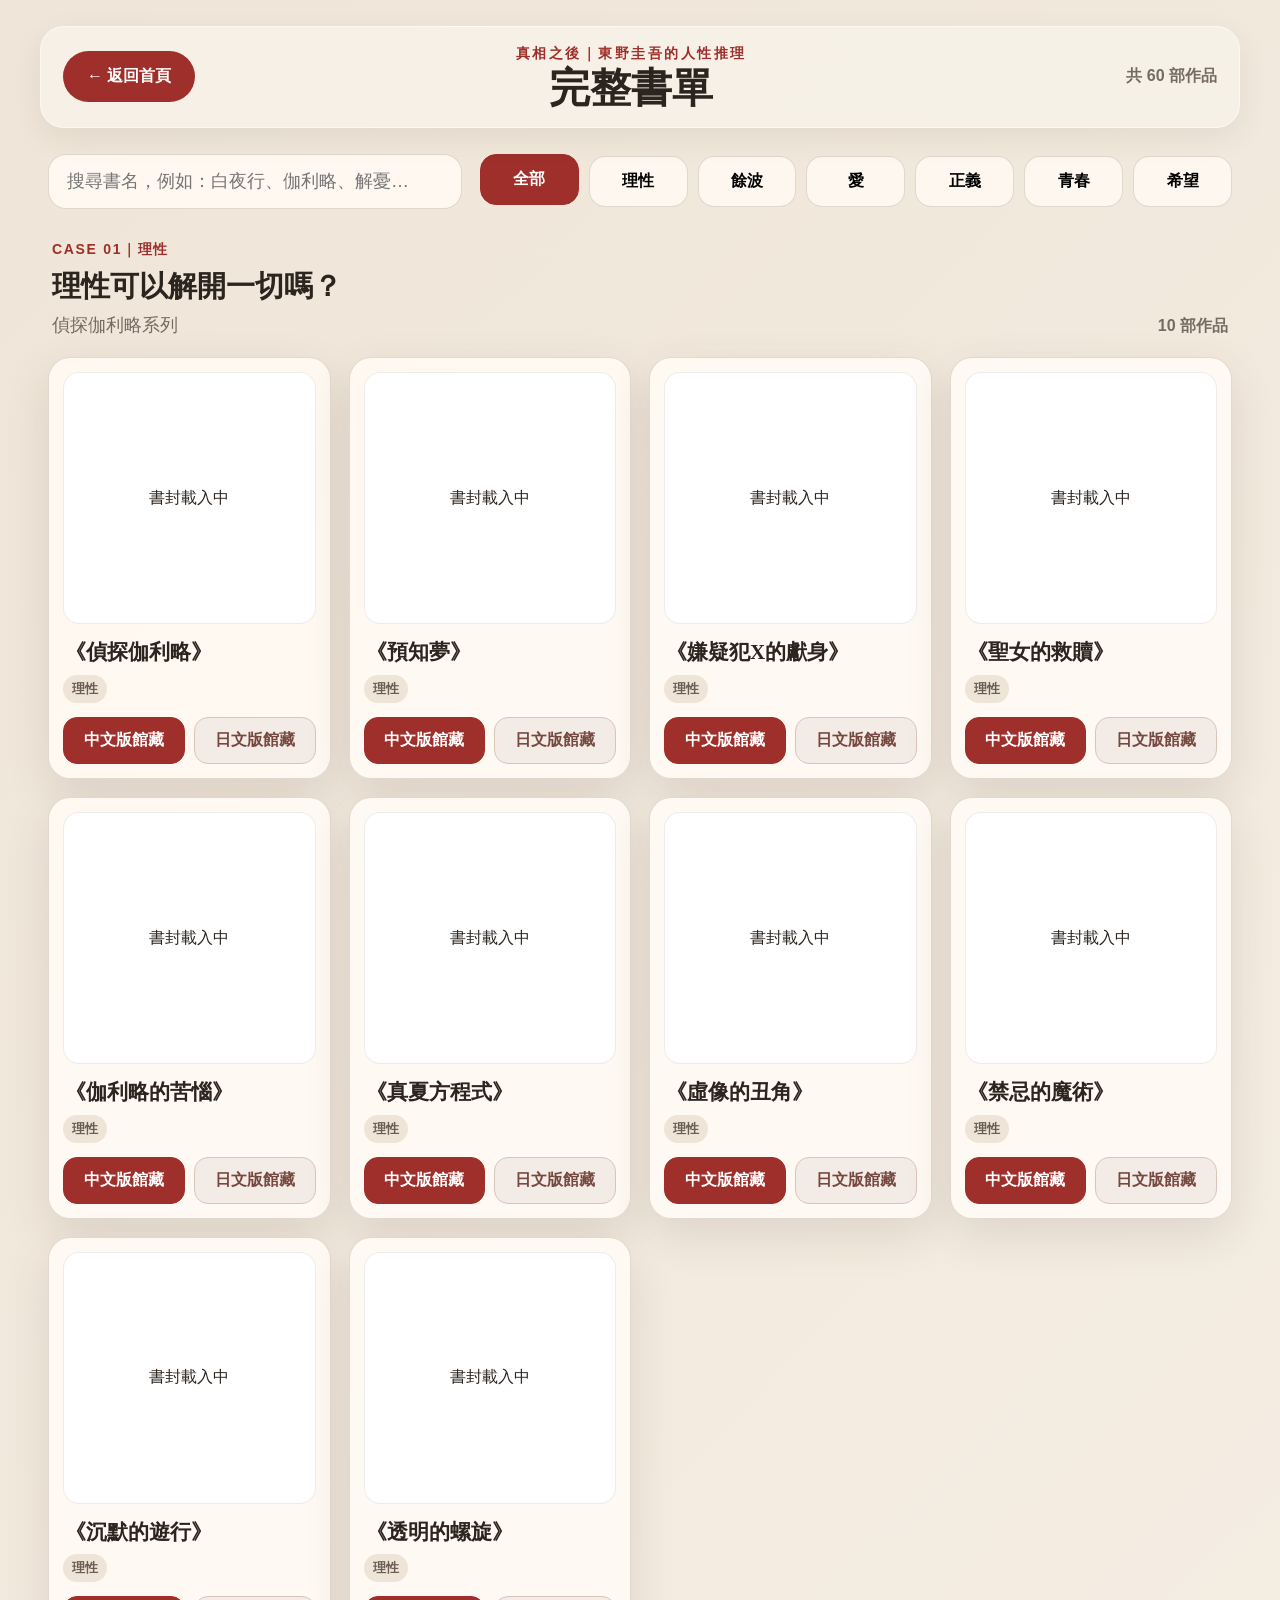
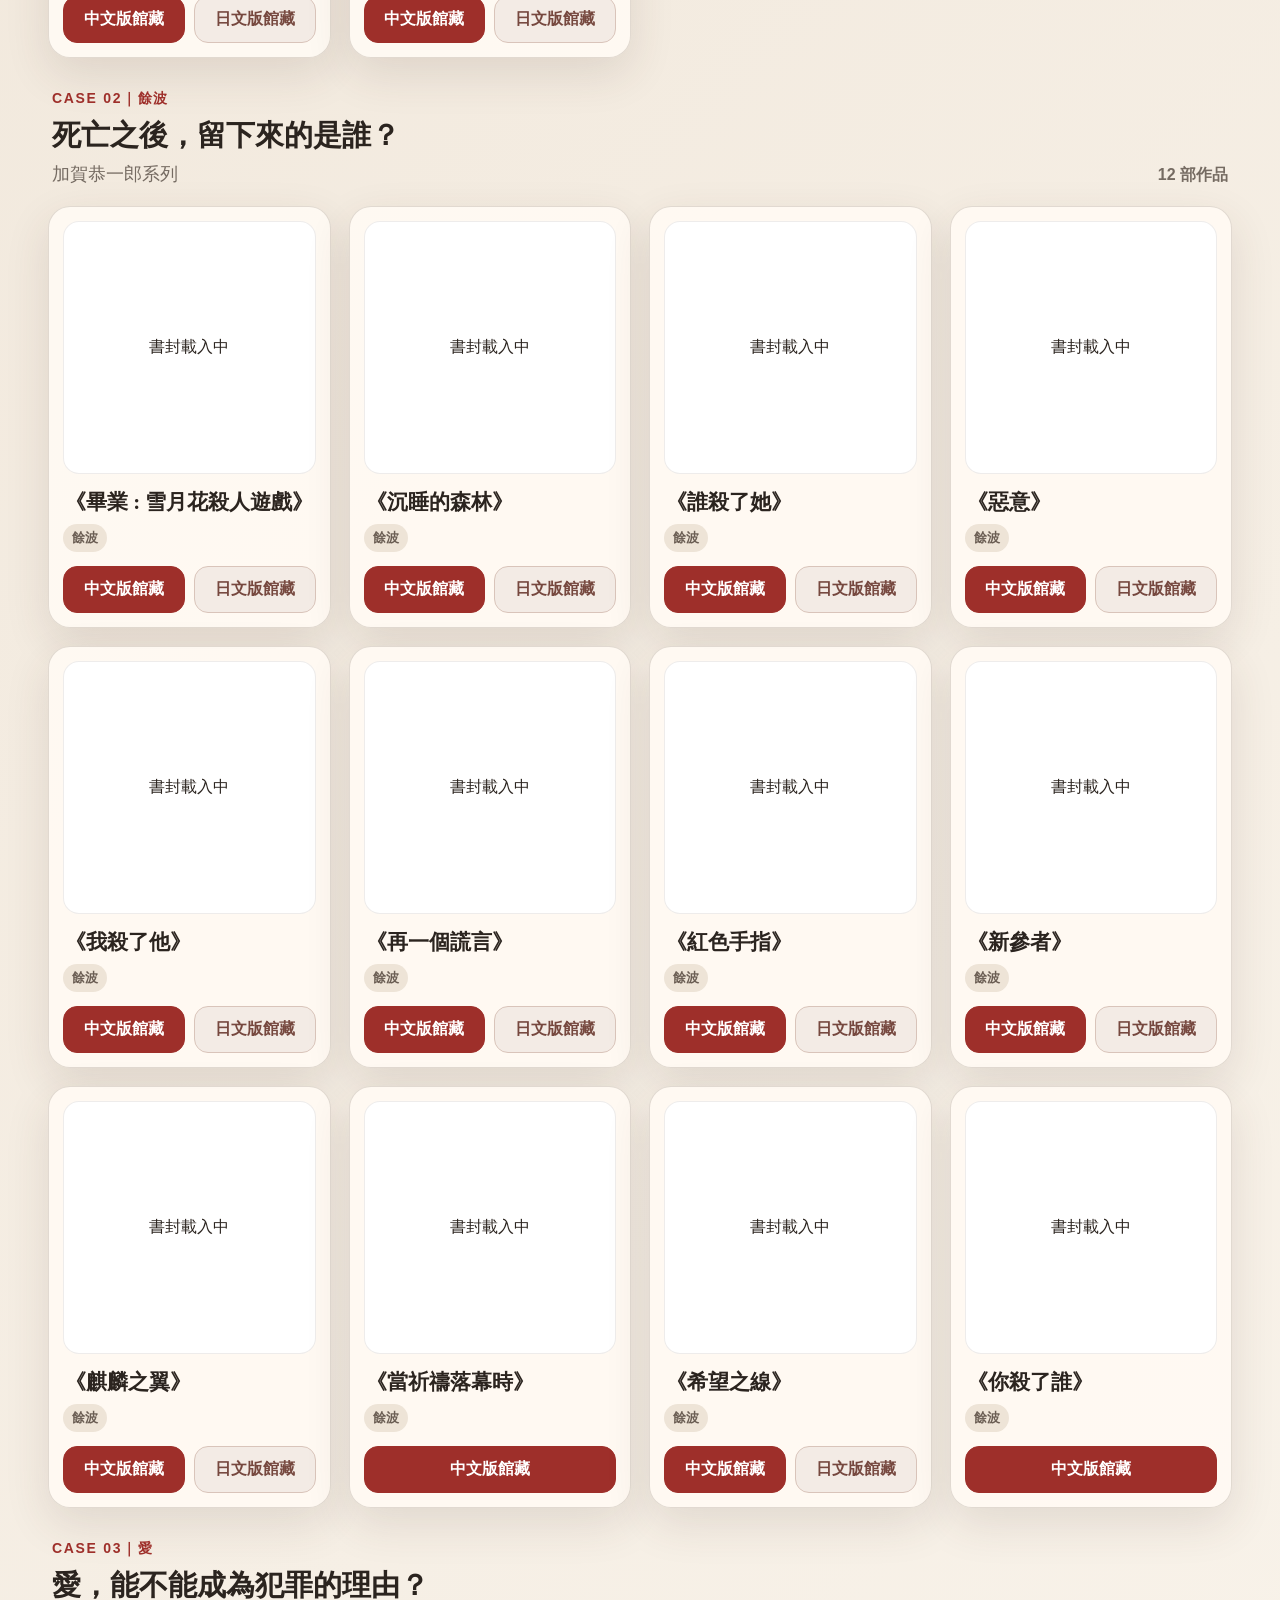
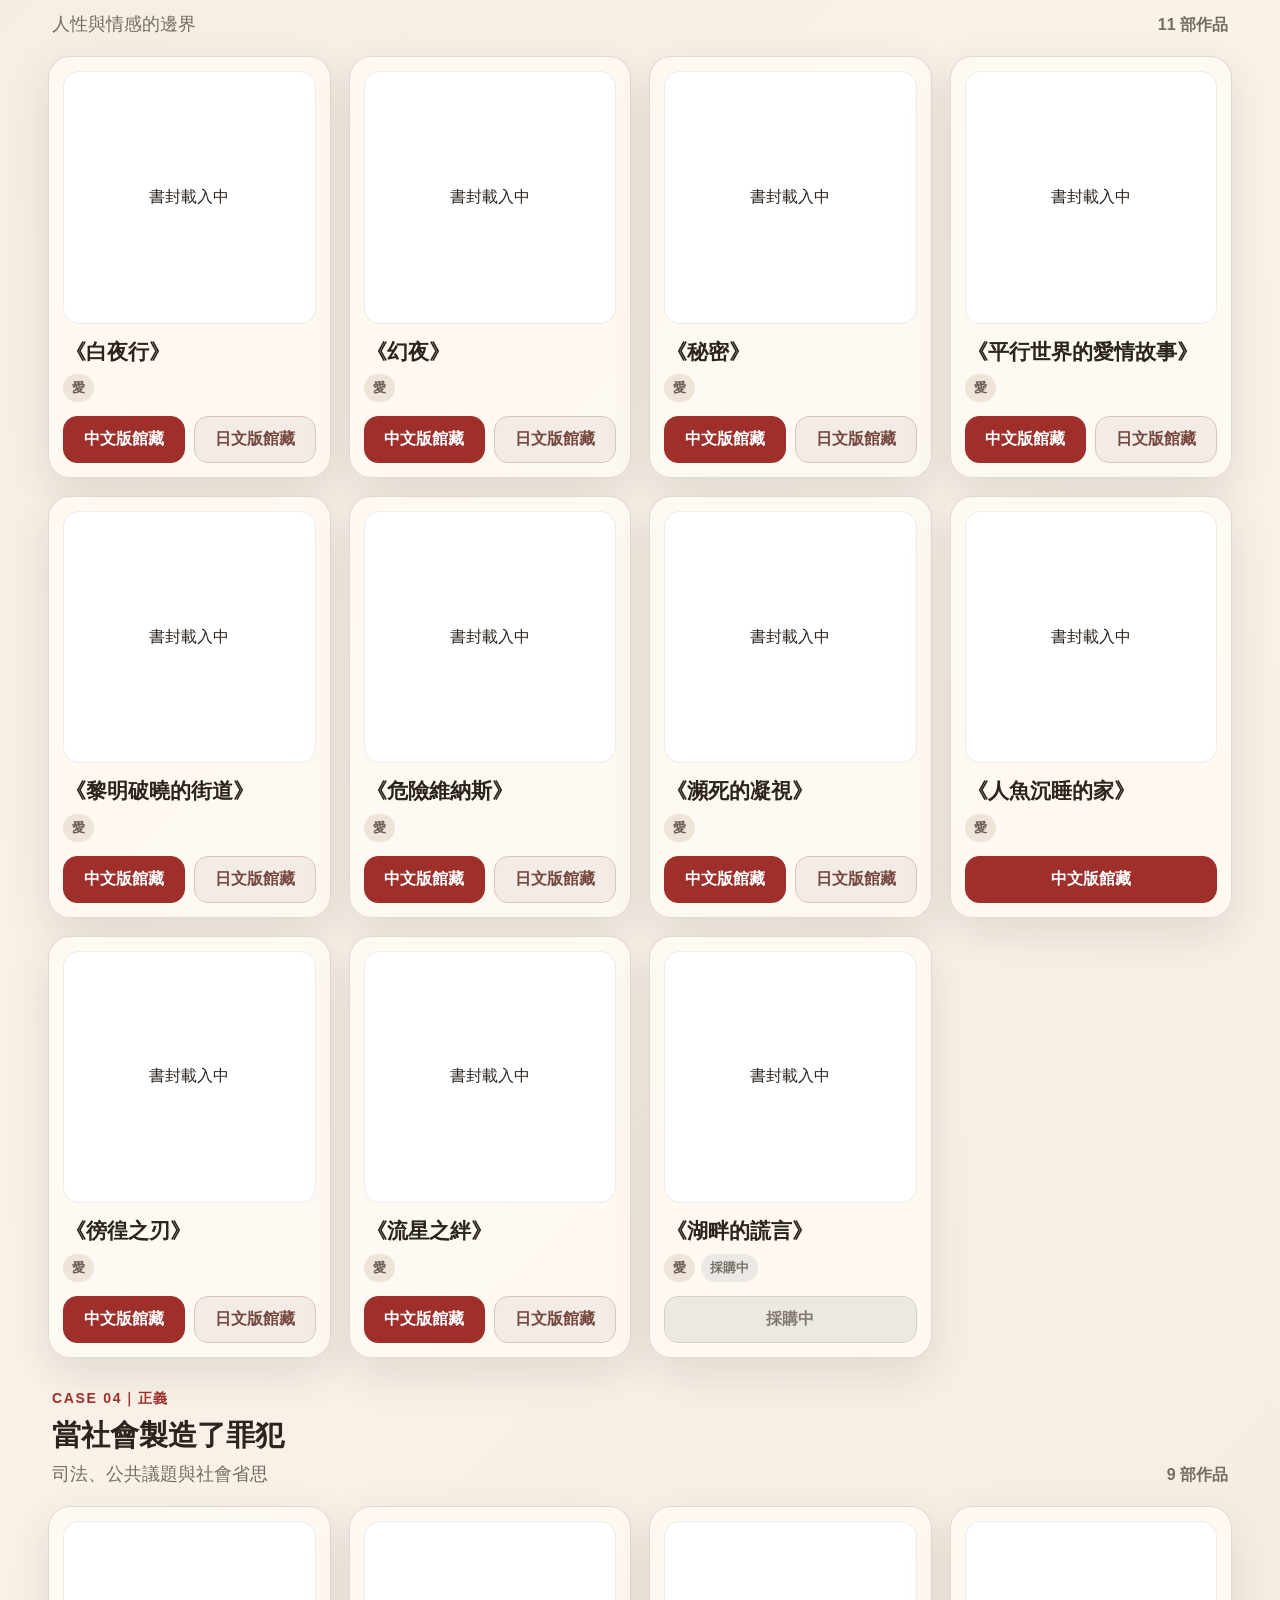
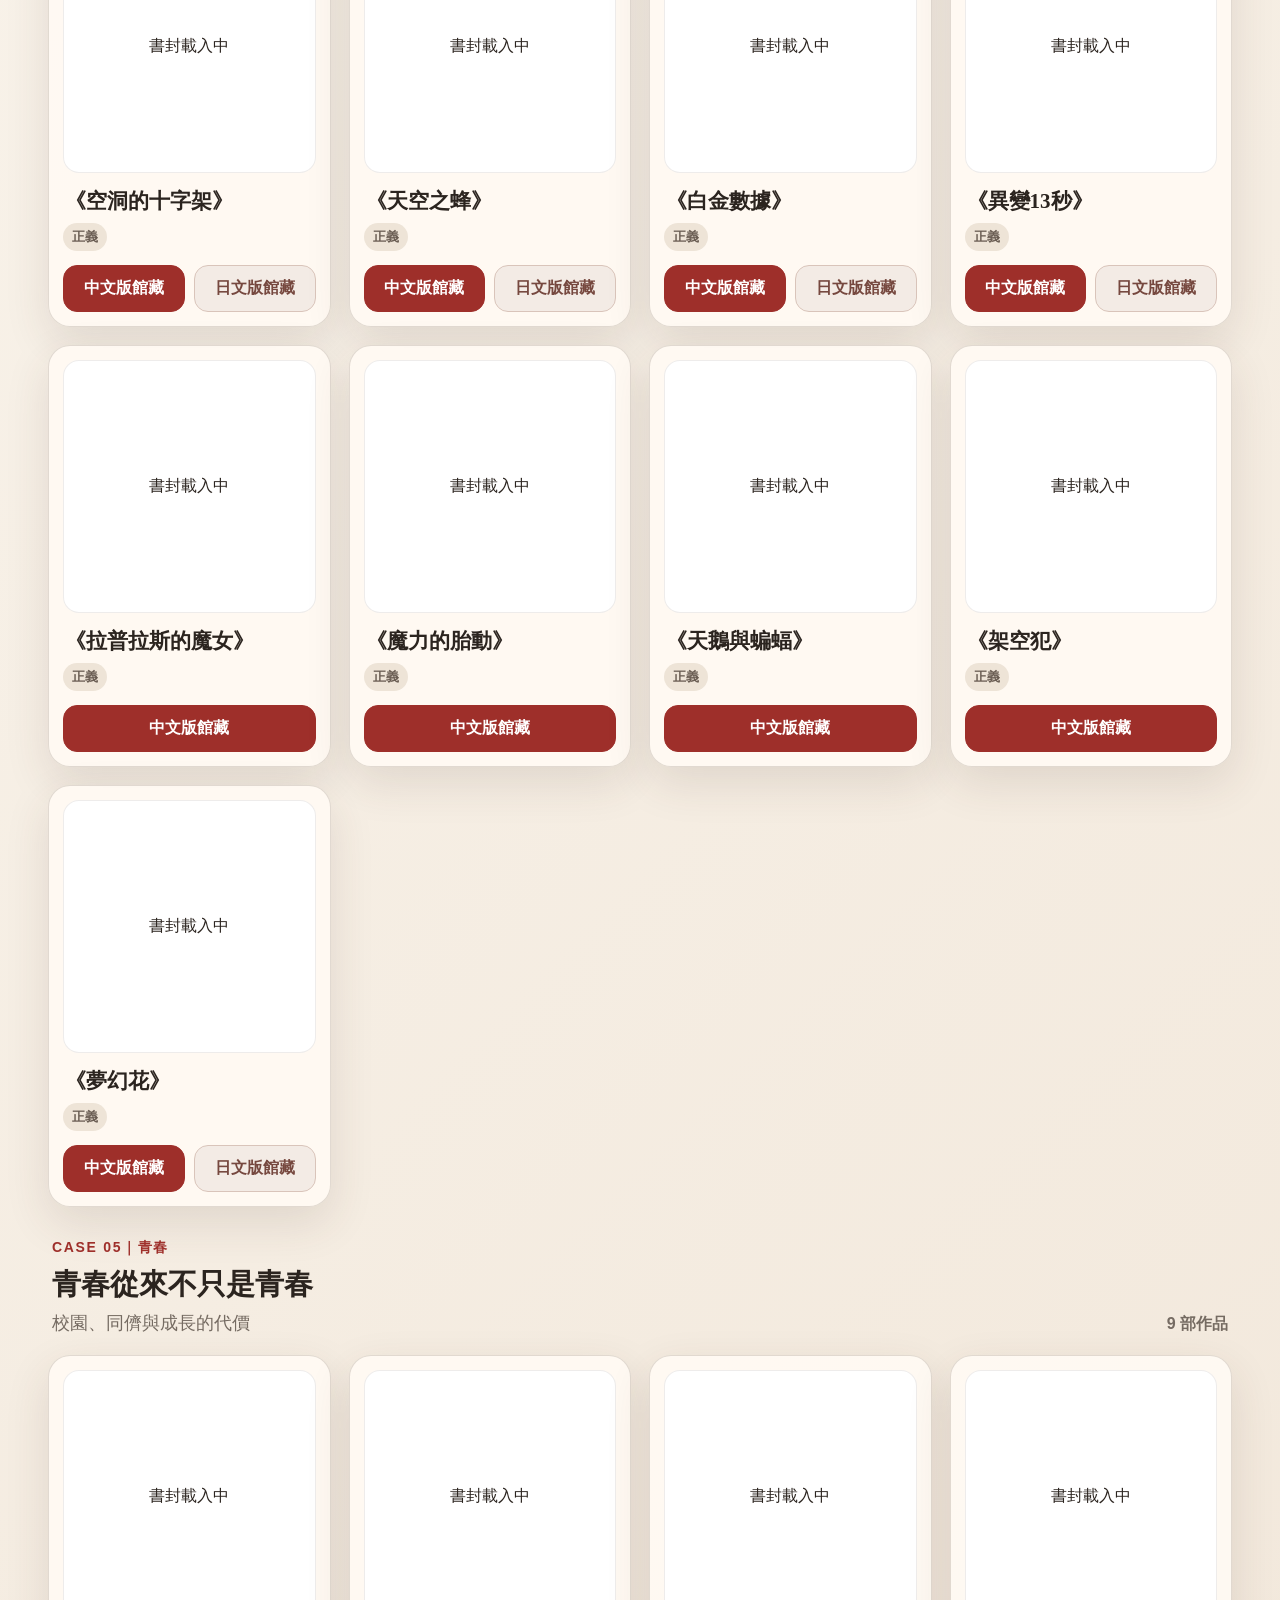
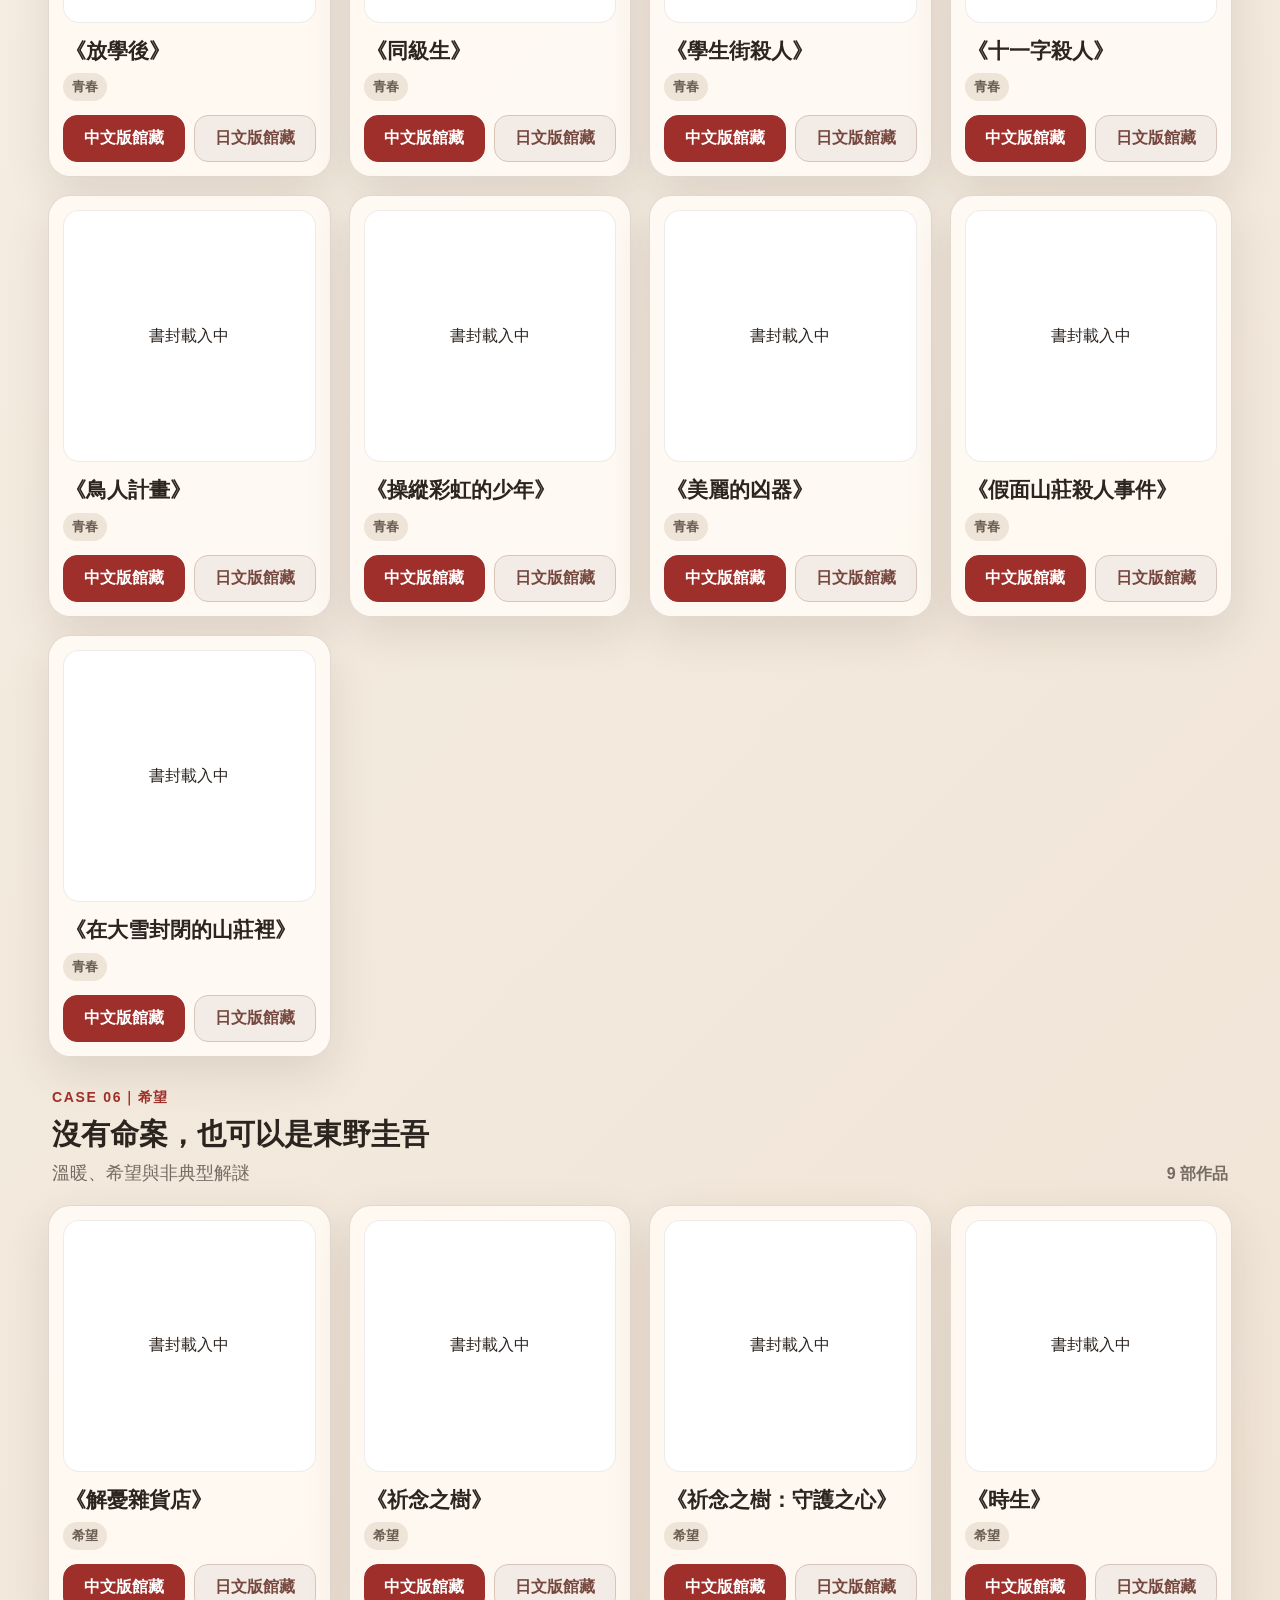
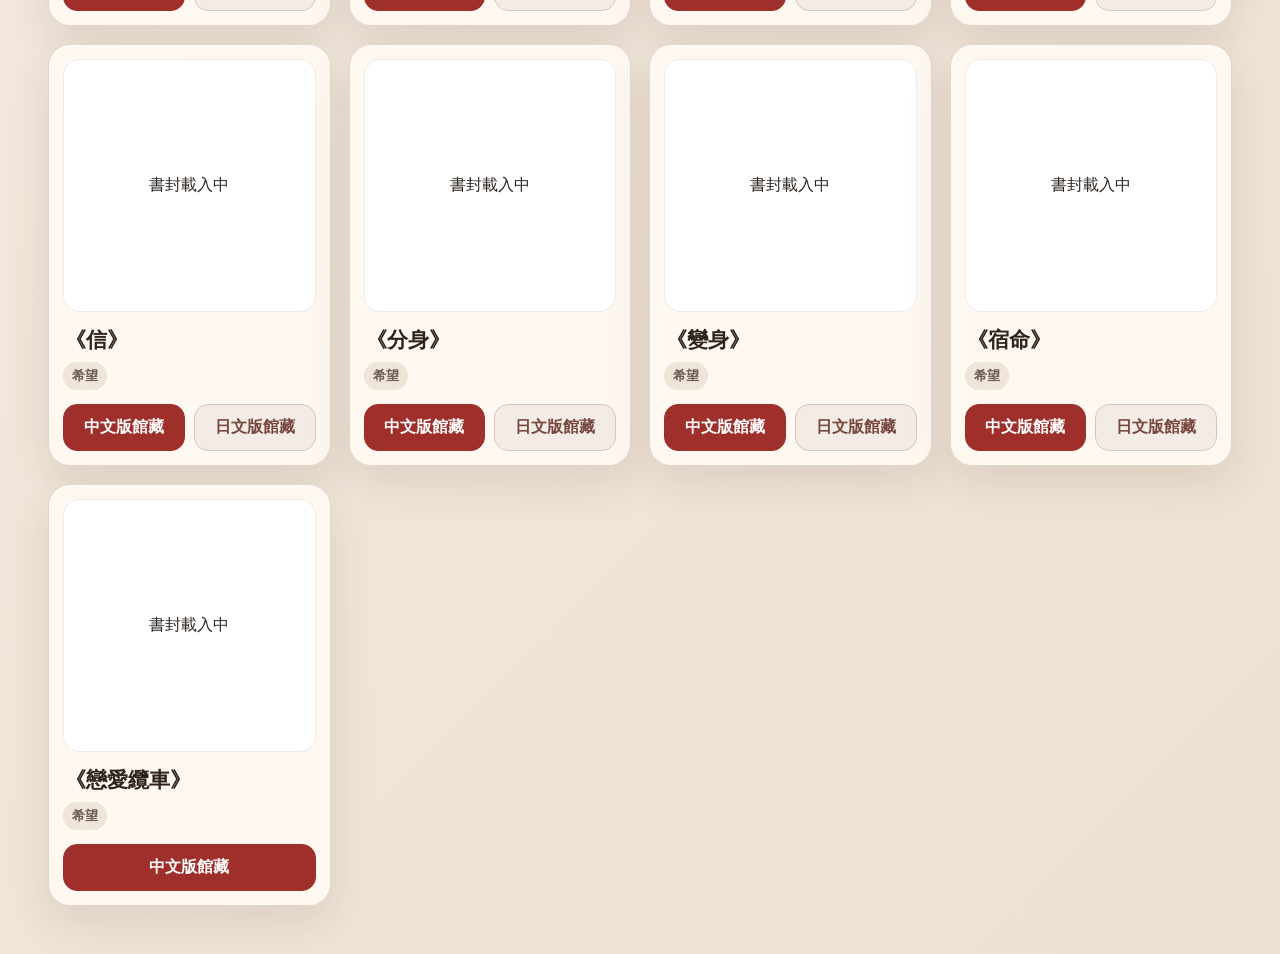
==== book-list.html @ 6268f5e6 "Initial website upload Initial website upload" ====
<!doctype html>
<html lang="zh-Hant">
<head>
<meta charset="utf-8">
<meta name="viewport" content="width=device-width,initial-scale=1">
<title>完整書單｜真相之後</title>
<style>
:root{
  --ink:#2b241f;--muted:#756b62;--red:#9e2f2a;
  --line:rgba(92,73,59,.18);--shadow:0 16px 45px rgba(72,52,38,.12)
}
*{box-sizing:border-box}
html,body{
  margin:0;min-height:100%;
  background:linear-gradient(135deg,#efe5d8,#f8f2e9 45%,#eee1d2);
  color:var(--ink);
  font-family:"Noto Sans TC","PingFang TC","Microsoft JhengHei",sans-serif
}
body{overflow-x:hidden}
button,input{font:inherit}
.page{min-height:100vh;padding:34px 48px 48px}

.topbar{
  position:sticky;top:0;z-index:30;
  display:flex;align-items:center;justify-content:space-between;gap:24px;
  padding:18px 22px;margin:-8px -8px 26px;
  background:rgba(247,241,232,.92);
  backdrop-filter:blur(14px);
  border:1px solid rgba(255,255,255,.55);
  border-radius:24px;
  box-shadow:0 10px 30px rgba(70,50,35,.08)
}
.back-btn{
  border:0;background:var(--red);color:#fff;border-radius:999px;
  padding:15px 24px;font-weight:800;cursor:pointer
}
.brand{text-align:center;flex:1}
.brand .eyebrow{font-size:14px;letter-spacing:.18em;color:var(--red);font-weight:800}
.brand h1{
  font-family:"Noto Serif TC","Source Han Serif TC","Songti TC","PMingLiU",serif;
  margin:5px 0 0;font-size:clamp(34px,3.2vw,60px);line-height:1
}
.count{min-width:150px;text-align:right;color:var(--muted);font-weight:700}

.controls{
  display:grid;grid-template-columns:minmax(260px,1.1fr) 2fr;
  gap:18px;align-items:center;margin-bottom:24px
}
.search{
  width:100%;border:1px solid var(--line);border-radius:18px;
  background:rgba(255,250,243,.9);padding:16px 18px;outline:none;font-size:18px
}
.filters{display:grid;grid-template-columns:repeat(7,minmax(0,1fr));gap:10px}
.filter{
  border:1px solid var(--line);background:rgba(255,250,243,.86);
  border-radius:16px;padding:14px 8px;cursor:pointer;font-weight:800
}
.filter.active{background:var(--red);color:#fff;border-color:var(--red);transform:translateY(-2px)}

.section{animation:fadeUp .38s ease both}
@keyframes fadeUp{from{opacity:0;transform:translateY(14px)}to{opacity:1;transform:none}}
.section-head{
  display:flex;align-items:flex-end;justify-content:space-between;gap:20px;
  margin:32px 0 20px;padding:0 4px
}
.case-label{font-size:14px;font-weight:900;letter-spacing:.12em;color:var(--red);margin-bottom:8px}
.section-head h2{
  font-family:"Noto Serif TC","Source Han Serif TC","Songti TC","PMingLiU",serif;
  font-size:clamp(28px,2.3vw,44px);margin:0 0 6px
}
.section-head p{margin:0;color:var(--muted);font-size:18px}
.section-total{color:var(--muted);font-weight:800;white-space:nowrap}

.grid{display:grid;grid-template-columns:repeat(5,minmax(0,1fr));gap:18px}
.book{
  background:rgba(255,250,243,.92);
  border:1px solid var(--line);border-radius:22px;padding:14px;
  box-shadow:var(--shadow);display:flex;flex-direction:column;
  min-height:410px;transition:.2s ease
}
.book:hover{transform:translateY(-4px)}

/* 正方形書封展示框，完整顯示，不裁切 */
.cover-wrap{
  width:100%;
  aspect-ratio:1 / 1;
  border-radius:16px;
  background:#fff;
  overflow:hidden;
  display:flex;
  align-items:center;
  justify-content:center;
  padding:10px;
  border:1px solid rgba(92,73,59,.10);
}
.cover{
  width:100%;
  height:100%;
  object-fit:contain;
  object-position:center;
  border-radius:10px;
}

.book h3{
  font-family:"Noto Serif TC","Source Han Serif TC","Songti TC","PMingLiU",serif;
  font-size:21px;line-height:1.35;margin:14px 2px 8px
}
.meta{display:flex;gap:6px;flex-wrap:wrap}
.tag{
  display:inline-flex;border-radius:999px;padding:5px 9px;
  font-size:13px;font-weight:800;background:#eee4d7;color:#6a5d53
}
.jp-note{
  display:inline-flex;border-radius:999px;padding:5px 9px;
  font-size:13px;font-weight:800;background:#f1e5e1;color:#8d5149
}
.pending-note{
  display:inline-flex;border-radius:999px;padding:5px 9px;
  font-size:13px;font-weight:800;background:#ece9e4;color:#77716a
}

.book-actions{
  margin-top:auto;
  display:grid;
  grid-template-columns:1fr;
  gap:9px;
  padding-top:14px
}
.book-actions.two{grid-template-columns:1fr 1fr}
.book-actions button{
  border:1px solid var(--line);border-radius:14px;padding:12px 8px;
  background:#fffaf4;cursor:pointer;font-weight:800
}
.book-actions .primary{
  background:var(--red);color:#fff;border-color:var(--red)
}
.book-actions .jp{
  background:#f3ebe5;color:#76483f;border-color:#d9c4ba
}
.book-actions .pending{
  background:#ece8e2;color:#817971;border-color:#d8d1c8;cursor:default
}

.empty{display:none;text-align:center;padding:80px 20px;color:var(--muted);font-size:20px}
.empty.show{display:block}

.modal{
  position:fixed;inset:0;z-index:100;background:rgba(31,23,18,.68);
  display:none;align-items:center;justify-content:center;padding:24px
}
.modal.show{display:flex}
.modal-card{
  width:min(780px,92vw);background:#fffaf3;border-radius:28px;
  padding:26px;box-shadow:0 28px 90px rgba(0,0,0,.28)
}
.modal-top{display:flex;align-items:flex-start;justify-content:space-between;gap:18px}
.modal-top h2{
  font-family:"Noto Serif TC","Source Han Serif TC","Songti TC","PMingLiU",serif;
  margin:0;font-size:34px
}
.close{
  border:0;border-radius:999px;background:#eee3d8;
  padding:10px 16px;cursor:pointer;font-weight:800
}
.qr-box{
  display:grid;grid-template-columns:280px 1fr;gap:26px;
  align-items:center;margin-top:24px
}
.qr-box img{
  width:100%;aspect-ratio:1/1;object-fit:contain;
  border-radius:18px;background:#fff;border:12px solid #fff;
  box-shadow:0 10px 30px rgba(0,0,0,.09)
}
.qr-copy h3{margin:0 0 8px;font-size:24px}
.qr-copy p{color:var(--muted);line-height:1.7;margin:6px 0}
.url{
  word-break:break-all;background:#f2e9df;border-radius:14px;
  padding:12px;font-size:13px;color:#6d6259;margin-top:12px
}

@media(max-width:1500px){.grid{grid-template-columns:repeat(4,1fr)}}
@media(max-width:1100px){
  .grid{grid-template-columns:repeat(3,1fr)}
  .controls{grid-template-columns:1fr}
  .filters{grid-template-columns:repeat(4,1fr)}
}
@media(max-width:760px){
  .page{padding:18px}.count{display:none}
  .grid{grid-template-columns:repeat(2,1fr)}
  .filters{grid-template-columns:repeat(2,1fr)}
  .qr-box{grid-template-columns:1fr}
  .book-actions.two{grid-template-columns:1fr}
}
</style>
<script src="./js/common.js"></script>
</head>
<body>
<div class="page">
<header class="topbar">
  <button class="back-btn" id="backBtn">← 返回首頁</button>
  <div class="brand">
    <div class="eyebrow">真相之後｜東野圭吾的人性推理</div>
    <h1>完整書單</h1>
  </div>
  <div class="count">共 <span id="totalCount">59</span> 部作品</div>
</header>

<div class="controls">
  <input id="search" class="search" type="search"
         placeholder="搜尋書名，例如：白夜行、伽利略、解憂…" autocomplete="off">
  <div class="filters">
    <button class="filter active" data-filter="all">全部</button>
    <button class="filter" data-filter="理性">理性</button>
    <button class="filter" data-filter="餘波">餘波</button>
    <button class="filter" data-filter="愛">愛</button>
    <button class="filter" data-filter="正義">正義</button>
    <button class="filter" data-filter="青春">青春</button>
    <button class="filter" data-filter="希望">希望</button>
  </div>
</div>

<main id="content"></main>
<div id="empty" class="empty">找不到符合條件的作品。</div>
</div>

<div id="modal" class="modal">
  <div class="modal-card">
    <div class="modal-top">
      <div>
        <div class="case-label" id="modalEdition">政大圖書館館藏</div>
        <h2 id="modalTitle"></h2>
      </div>
      <button class="close" id="modalCloseBtn">關閉 ×</button>
    </div>
    <div class="qr-box">
      <img id="qrImage" alt="館藏 QR Code">
      <div class="qr-copy">
        <h3>使用手機掃描查看館藏</h3>
        <p>請用手機掃瞄 QR Code，以開啟政大圖書館 Primo 館藏紀錄頁面。</p>
        <div id="catalogUrl" class="url"></div>
      </div>
    </div>
  </div>
</div>

<script>
const sections = [{"key": "reason", "case": "CASE 01｜理性", "title": "理性可以解開一切嗎？", "subtitle": "偵探伽利略系列", "label": "理性", "books": [{"title": "偵探伽利略", "img": "https://dhl.lib.nccu.edu.tw/var/file/1/1001/img/68/392122240.webp", "catalogZh": "https://nccu.primo.exlibrisgroup.com/permalink/886NCCU_INST/10847of/alma991021451180705721", "labelZh": "偵探伽利略", "catalogJp": "https://nccu.primo.exlibrisgroup.com/permalink/886NCCU_INST/18n1a3l/alma991013926969705721", "labelJp": "探偵ガリレオ", "section": "理性", "qrZh": "qr/s01_b01_zh.png", "qrJp": "qr/s01_b01_jp.png", "status": ""}, {"title": "預知夢", "img": "https://dhl.lib.nccu.edu.tw/var/file/1/1001/img/68/812305589.webp", "catalogZh": "https://nccu.primo.exlibrisgroup.com/permalink/886NCCU_INST/10847of/alma991021084596705721", "labelZh": "預知夢", "catalogJp": "https://nccu.primo.exlibrisgroup.com/permalink/886NCCU_INST/18n1a3l/alma991013925299705721", "labelJp": "予知夢", "section": "理性", "qrZh": "qr/s01_b02_zh.png", "qrJp": "qr/s01_b02_jp.png", "status": ""}, {"title": "嫌疑犯X的獻身", "img": "https://dhl.lib.nccu.edu.tw/var/file/1/1001/img/68/688554237.webp", "catalogZh": "https://nccu.primo.exlibrisgroup.com/permalink/886NCCU_INST/10847of/alma991021451180605721", "labelZh": "嫌疑犯X的獻身", "catalogJp": "https://nccu.primo.exlibrisgroup.com/permalink/886NCCU_INST/18n1a3l/alma991013926669705721", "labelJp": "容疑者Xの献身", "section": "理性", "qrZh": "qr/s01_b03_zh.png", "qrJp": "qr/s01_b03_jp.png", "status": ""}, {"title": "聖女的救贖", "img": "https://dhl.lib.nccu.edu.tw/var/file/1/1001/img/68/905321415.webp", "catalogZh": "https://nccu.primo.exlibrisgroup.com/permalink/886NCCU_INST/10847of/alma991021451180305721", "labelZh": "聖女的救贖", "catalogJp": "https://nccu.primo.exlibrisgroup.com/permalink/886NCCU_INST/18n1a3l/alma991019967239705721", "labelJp": "聖女の救済", "section": "理性", "qrZh": "qr/s01_b04_zh.png", "qrJp": "qr/s01_b04_jp.png", "status": ""}, {"title": "伽利略的苦惱", "img": "https://dhl.lib.nccu.edu.tw/var/file/1/1001/img/68/401060779.webp", "catalogZh": "https://nccu.primo.exlibrisgroup.com/permalink/886NCCU_INST/10847of/alma991021451180405721", "labelZh": "伽利略的苦惱", "catalogJp": "https://nccu.primo.exlibrisgroup.com/permalink/886NCCU_INST/18n1a3l/alma991019967149705721", "labelJp": "ガリレオの苦悩", "section": "理性", "qrZh": "qr/s01_b05_zh.png", "qrJp": "qr/s01_b05_jp.png", "status": ""}, {"title": "真夏方程式", "img": "https://dhl.lib.nccu.edu.tw/var/file/1/1001/img/68/114799452.webp", "catalogZh": "https://nccu.primo.exlibrisgroup.com/permalink/886NCCU_INST/10847of/alma991011159649705721", "labelZh": "真夏方程式", "catalogJp": "https://nccu.primo.exlibrisgroup.com/permalink/886NCCU_INST/18n1a3l/alma991013927889705721", "labelJp": "真夏の方程式", "section": "理性", "qrZh": "qr/s01_b06_zh.png", "qrJp": "qr/s01_b06_jp.png", "status": ""}, {"title": "虛像的丑角", "img": "https://dhl.lib.nccu.edu.tw/var/file/1/1001/img/68/273947317.webp", "catalogZh": "https://nccu.primo.exlibrisgroup.com/permalink/886NCCU_INST/10847of/alma991002362589705721", "labelZh": "虛像的丑角", "catalogJp": "https://nccu.primo.exlibrisgroup.com/permalink/886NCCU_INST/18n1a3l/alma991013928699705721", "labelJp": "虚像の道化師", "section": "理性", "qrZh": "qr/s01_b07_zh.png", "qrJp": "qr/s01_b07_jp.png", "status": ""}, {"title": "禁忌的魔術", "img": "https://dhl.lib.nccu.edu.tw/var/file/1/1001/img/68/431916123.webp", "catalogZh": "https://nccu.primo.exlibrisgroup.com/permalink/886NCCU_INST/10847of/alma991004709399705721", "labelZh": "禁忌的魔術", "catalogJp": "https://nccu.primo.exlibrisgroup.com/permalink/886NCCU_INST/18n1a3l/alma991013927999705721", "labelJp": "禁断の魔術", "section": "理性", "qrZh": "qr/s01_b08_zh.png", "qrJp": "qr/s01_b08_jp.png", "status": ""}, {"title": "沉默的遊行", "img": "https://dhl.lib.nccu.edu.tw/var/file/1/1001/img/68/479416368.webp", "catalogZh": "https://nccu.primo.exlibrisgroup.com/permalink/886NCCU_INST/10847of/alma991021192171805721", "labelZh": "沉默的遊行", "catalogJp": "https://nccu.primo.exlibrisgroup.com/permalink/886NCCU_INST/18n1a3l/alma991006198019705721", "labelJp": "沈黙のパレード", "section": "理性", "qrZh": "qr/s01_b09_zh.png", "qrJp": "qr/s01_b09_jp.png", "status": ""}, {"title": "透明的螺旋", "img": "https://dhl.lib.nccu.edu.tw/var/file/1/1001/img/68/351987898.webp", "catalogZh": "https://nccu.primo.exlibrisgroup.com/permalink/886NCCU_INST/10847of/alma991021279066005721", "labelZh": "透明的螺旋", "catalogJp": "https://nccu.primo.exlibrisgroup.com/permalink/886NCCU_INST/1fo7ms3/alma991021599548705721", "labelJp": "透明な螺旋", "section": "理性", "qrZh": "qr/s01_b10_zh.png", "qrJp": "qr/s01_b10_jp.png", "status": ""}]}, {"key": "after", "case": "CASE 02｜餘波", "title": "死亡之後，留下來的是誰？", "subtitle": "加賀恭一郎系列", "label": "餘波", "books": [{"title": "畢業 : 雪月花殺人遊戲", "img": "https://dhl.lib.nccu.edu.tw/var/file/1/1001/img/68/100057858.webp", "catalogZh": "https://nccu.primo.exlibrisgroup.com/permalink/886NCCU_INST/10847of/alma991006991519705721", "labelZh": "畢業 : 雪月花殺人遊戲", "catalogJp": "https://nccu.primo.exlibrisgroup.com/permalink/886NCCU_INST/18n1a3l/alma991003207019705721", "labelJp": "卒業", "section": "餘波", "qrZh": "qr/s02_b01_zh.png", "qrJp": "qr/s02_b01_jp.png", "status": ""}, {"title": "沉睡的森林", "img": "https://dhl.lib.nccu.edu.tw/var/file/1/1001/img/68/238072988.webp", "catalogZh": "https://nccu.primo.exlibrisgroup.com/permalink/886NCCU_INST/10847of/alma991006991469705721", "labelZh": "沉睡的森林", "catalogJp": "https://nccu.primo.exlibrisgroup.com/permalink/886NCCU_INST/18n1a3l/alma991003207019705721", "labelJp": "眠りの森", "section": "餘波", "qrZh": "qr/s02_b02_zh.png", "qrJp": "qr/s02_b02_jp.png", "status": ""}, {"title": "誰殺了她", "img": "https://dhl.lib.nccu.edu.tw/var/file/1/1001/img/68/700534163.webp", "catalogZh": "https://nccu.primo.exlibrisgroup.com/permalink/886NCCU_INST/10847of/alma991011827259705721", "labelZh": "誰殺了她", "catalogJp": "https://nccu.primo.exlibrisgroup.com/permalink/886NCCU_INST/18n1a3l/alma991013924399705721", "labelJp": "どちらかが彼女を殺した", "section": "餘波", "qrZh": "qr/s02_b03_zh.png", "qrJp": "qr/s02_b03_jp.png", "status": ""}, {"title": "惡意", "img": "https://dhl.lib.nccu.edu.tw/var/file/1/1001/img/68/257351431.webp", "catalogZh": "https://nccu.primo.exlibrisgroup.com/permalink/886NCCU_INST/10847of/alma991021827766005721", "labelZh": "惡意", "catalogJp": "https://nccu.primo.exlibrisgroup.com/permalink/886NCCU_INST/18n1a3l/alma991013926869705721", "labelJp": "悪意", "section": "餘波", "qrZh": "qr/s02_b04_zh.png", "qrJp": "qr/s02_b04_jp.png", "status": ""}, {"title": "我殺了他", "img": "https://dhl.lib.nccu.edu.tw/var/file/1/1001/img/68/191817379.webp", "catalogZh": "https://nccu.primo.exlibrisgroup.com/permalink/886NCCU_INST/10847of/alma991013746999705721", "labelZh": "我殺了他", "catalogJp": "https://nccu.primo.exlibrisgroup.com/permalink/886NCCU_INST/18n1a3l/alma991013928119705721", "labelJp": "私が彼を殺した", "section": "餘波", "qrZh": "qr/s02_b05_zh.png", "qrJp": "qr/s02_b05_jp.png", "status": ""}, {"title": "再一個謊言", "img": "https://dhl.lib.nccu.edu.tw/var/file/1/1001/img/68/333302752.webp", "catalogZh": "https://nccu.primo.exlibrisgroup.com/permalink/886NCCU_INST/10847of/alma991015794049705721", "labelZh": "再一個謊言", "catalogJp": "https://nccu.primo.exlibrisgroup.com/permalink/886NCCU_INST/18n1a3l/alma991013926109705721", "labelJp": "嘘をもうひとつだけ", "section": "餘波", "qrZh": "qr/s02_b06_zh.png", "qrJp": "qr/s02_b06_jp.png", "status": ""}, {"title": "紅色手指", "img": "https://dhl.lib.nccu.edu.tw/var/file/1/1001/img/68/393866576.webp", "catalogZh": "https://nccu.primo.exlibrisgroup.com/permalink/886NCCU_INST/10847of/alma991006872299705721", "labelZh": "紅色手指", "catalogJp": "https://nccu.primo.exlibrisgroup.com/permalink/886NCCU_INST/18n1a3l/alma991001194679705721", "labelJp": "赤い指", "section": "餘波", "qrZh": "qr/s02_b07_zh.png", "qrJp": "qr/s02_b07_jp.png", "status": ""}, {"title": "新參者", "img": "https://dhl.lib.nccu.edu.tw/var/file/1/1001/img/68/768659278.webp", "catalogZh": "https://nccu.primo.exlibrisgroup.com/permalink/886NCCU_INST/10847of/alma991010700549705721", "labelZh": "新參者", "catalogJp": "https://nccu.primo.exlibrisgroup.com/permalink/886NCCU_INST/18n1a3l/alma991001193259705721", "labelJp": "新参者", "section": "餘波", "qrZh": "qr/s02_b08_zh.png", "qrJp": "qr/s02_b08_jp.png", "status": ""}, {"title": "麒麟之翼", "img": "https://dhl.lib.nccu.edu.tw/var/file/1/1001/img/68/282897362.webp", "catalogZh": "https://nccu.primo.exlibrisgroup.com/permalink/886NCCU_INST/10847of/alma991012293809705721", "labelZh": "麒麟之翼", "catalogJp": "https://nccu.primo.exlibrisgroup.com/permalink/886NCCU_INST/18n1a3l/alma991013929049705721", "labelJp": "麒麟の翼", "section": "餘波", "qrZh": "qr/s02_b09_zh.png", "qrJp": "qr/s02_b09_jp.png", "status": ""}, {"title": "當祈禱落幕時", "img": "https://dhl.lib.nccu.edu.tw/var/file/1/1001/img/68/918848853.webp", "catalogZh": "https://nccu.primo.exlibrisgroup.com/permalink/886NCCU_INST/10847of/alma991002487269705721", "labelZh": "當祈禱落幕時", "catalogJp": "", "labelJp": "", "section": "餘波", "qrZh": "qr/s02_b10_zh.png", "qrJp": "", "status": ""}, {"title": "希望之線", "img": "https://dhl.lib.nccu.edu.tw/var/file/1/1001/img/68/806963217.webp", "catalogZh": "https://nccu.primo.exlibrisgroup.com/permalink/886NCCU_INST/10847of/alma991021094298605721", "labelZh": "希望之線", "catalogJp": "https://nccu.primo.exlibrisgroup.com/permalink/886NCCU_INST/18n1a3l/alma991021242763205721", "labelJp": "希望の糸", "section": "餘波", "qrZh": "qr/s02_b11_zh.png", "qrJp": "qr/s02_b11_jp.png", "status": ""}, {"title": "你殺了誰", "img": "https://dhl.lib.nccu.edu.tw/var/file/1/1001/img/68/501764975.webp", "catalogZh": "https://nccu.primo.exlibrisgroup.com/permalink/886NCCU_INST/10847of/alma991021583483105721", "labelZh": "你殺了誰", "catalogJp": "", "labelJp": "", "section": "餘波", "qrZh": "qr/s02_b12_zh.png", "qrJp": "", "status": ""}]}, {"key": "love", "case": "CASE 03｜愛", "title": "愛，能不能成為犯罪的理由？", "subtitle": "人性與情感的邊界", "label": "愛", "books": [{"title": "白夜行", "img": "https://dhl.lib.nccu.edu.tw/var/file/1/1001/img/68/463386440.webp", "catalogZh": "https://nccu.primo.exlibrisgroup.com/permalink/886NCCU_INST/10847of/alma991013650489705721", "labelZh": "白夜行", "catalogJp": "https://nccu.primo.exlibrisgroup.com/permalink/886NCCU_INST/18n1a3l/alma991013927809705721", "labelJp": "白夜行", "section": "愛", "qrZh": "qr/s03_b01_zh.png", "qrJp": "qr/s03_b01_jp.png", "status": ""}, {"title": "幻夜", "img": "https://dhl.lib.nccu.edu.tw/var/file/1/1001/img/68/720772041.webp", "catalogZh": "https://nccu.primo.exlibrisgroup.com/permalink/886NCCU_INST/10847of/alma991019733539705721", "labelZh": "幻夜", "catalogJp": "https://nccu.primo.exlibrisgroup.com/permalink/886NCCU_INST/18n1a3l/alma991012706259705721", "labelJp": "幻夜", "section": "愛", "qrZh": "qr/s03_b02_zh.png", "qrJp": "qr/s03_b02_jp.png", "status": ""}, {"title": "秘密", "img": "https://dhl.lib.nccu.edu.tw/var/file/1/1001/img/68/139810838.webp", "catalogZh": "https://nccu.primo.exlibrisgroup.com/permalink/886NCCU_INST/10847of/alma991003202629705721", "labelZh": "秘密", "catalogJp": "https://nccu.primo.exlibrisgroup.com/permalink/886NCCU_INST/18n1a3l/alma991013636179705721", "labelJp": "秘密", "section": "愛", "qrZh": "qr/s03_b03_zh.png", "qrJp": "qr/s03_b03_jp.png", "status": ""}, {"title": "平行世界的愛情故事", "img": "https://dhl.lib.nccu.edu.tw/var/file/1/1001/img/68/294777055.webp", "catalogZh": "https://nccu.primo.exlibrisgroup.com/permalink/886NCCU_INST/10847of/alma991020494499705721", "labelZh": "平行世界的愛情故事", "catalogJp": "https://nccu.primo.exlibrisgroup.com/permalink/886NCCU_INST/18n1a3l/alma991013925039705721", "labelJp": "パラレルワールド.ラブストーリー", "section": "愛", "qrZh": "qr/s03_b04_zh.png", "qrJp": "qr/s03_b04_jp.png", "status": ""}, {"title": "黎明破曉的街道", "img": "https://dhl.lib.nccu.edu.tw/var/file/1/1001/img/68/861163126.webp", "catalogZh": "https://nccu.primo.exlibrisgroup.com/permalink/886NCCU_INST/10847of/alma991007156419705721", "labelZh": "黎明破曉的街道", "catalogJp": "https://nccu.primo.exlibrisgroup.com/permalink/886NCCU_INST/18n1a3l/alma991013926349705721", "labelJp": "夜明けの街で", "section": "愛", "qrZh": "qr/s03_b05_zh.png", "qrJp": "qr/s03_b05_jp.png", "status": ""}, {"title": "危險維納斯", "img": "https://dhl.lib.nccu.edu.tw/var/file/1/1001/img/68/310355683.webp", "catalogZh": "https://nccu.primo.exlibrisgroup.com/permalink/886NCCU_INST/10847of/alma991005766859705721", "labelZh": "危險維納斯", "catalogJp": "https://nccu.primo.exlibrisgroup.com/permalink/886NCCU_INST/muf5u7/alma991021065181105721", "labelJp": "危険なビーナス", "section": "愛", "qrZh": "qr/s03_b06_zh.png", "qrJp": "qr/s03_b06_jp.png", "status": ""}, {"title": "瀕死的凝視", "img": "https://dhl.lib.nccu.edu.tw/var/file/1/1001/img/68/874068235.webp", "catalogZh": "https://nccu.primo.exlibrisgroup.com/permalink/886NCCU_INST/10847of/alma991021737844805721", "labelZh": "瀕死的凝視", "catalogJp": "https://nccu.primo.exlibrisgroup.com/permalink/886NCCU_INST/18n1a3l/alma991013924909705721", "labelJp": "ダイイング.アイ", "section": "愛", "qrZh": "qr/s03_b07_zh.png", "qrJp": "qr/s03_b07_jp.png", "status": ""}, {"title": "人魚沉睡的家", "img": "https://dhl.lib.nccu.edu.tw/var/file/1/1001/img/68/214019083.webp", "catalogZh": "https://nccu.primo.exlibrisgroup.com/permalink/886NCCU_INST/10847of/alma991001240689705721", "labelZh": "人魚沉睡的家", "catalogJp": "", "labelJp": "", "section": "愛", "qrZh": "qr/s03_b08_zh.png", "qrJp": "", "status": ""}, {"title": "徬徨之刃", "img": "https://dhl.lib.nccu.edu.tw/var/file/1/1001/img/68/748730942.webp", "catalogZh": "https://nccu.primo.exlibrisgroup.com/permalink/886NCCU_INST/10847of/alma991014915419705721", "labelZh": "徬徨之刃", "catalogJp": "https://nccu.primo.exlibrisgroup.com/permalink/886NCCU_INST/18n1a3l/alma991019967099705721", "labelJp": "さまよう刃", "section": "愛", "qrZh": "qr/s03_b09_zh.png", "qrJp": "qr/s03_b09_jp.png", "status": ""}, {"title": "流星之絆", "img": "https://dhl.lib.nccu.edu.tw/var/file/1/1001/img/68/886055477.webp", "catalogZh": "https://nccu.primo.exlibrisgroup.com/permalink/886NCCU_INST/muf5u7/alma991003400579705721", "labelZh": "流星之絆", "catalogJp": "https://nccu.primo.exlibrisgroup.com/permalink/886NCCU_INST/18n1a3l/alma991019967199705721", "labelJp": "流星の絆", "section": "愛", "qrZh": "qr/s03_b10_zh.png", "qrJp": "qr/s03_b10_jp.png", "status": ""}, {"title": "湖畔的謊言", "img": "https://dhl.lib.nccu.edu.tw/var/file/1/1001/img/68/733190767.webp", "catalogZh": "", "labelZh": "湖畔的謊言", "catalogJp": "", "labelJp": "", "section": "愛", "qrZh": "", "qrJp": "", "status": "採購中"}]}, {"key": "justice", "case": "CASE 04｜正義", "title": "當社會製造了罪犯", "subtitle": "司法、公共議題與社會省思", "label": "正義", "books": [{"title": "空洞的十字架", "img": "https://dhl.lib.nccu.edu.tw/var/file/1/1001/img/68/595646608.webp", "catalogZh": "https://nccu.primo.exlibrisgroup.com/permalink/886NCCU_INST/10847of/alma991017375569705721", "labelZh": "空洞的十字架", "catalogJp": "https://nccu.primo.exlibrisgroup.com/permalink/886NCCU_INST/18n1a3l/alma991002553019705721", "labelJp": "虚ろな十字架", "section": "正義", "qrZh": "qr/s04_b01_zh.png", "qrJp": "qr/s04_b01_jp.png", "status": ""}, {"title": "天空之蜂", "img": "https://dhl.lib.nccu.edu.tw/var/file/1/1001/img/68/346067591.webp", "catalogZh": "https://nccu.primo.exlibrisgroup.com/permalink/886NCCU_INST/10847of/alma991013004419705721", "labelZh": "天空之蜂", "catalogJp": "https://nccu.primo.exlibrisgroup.com/permalink/886NCCU_INST/18n1a3l/alma991013926609705721", "labelJp": "天空の蜂", "section": "正義", "qrZh": "qr/s04_b02_zh.png", "qrJp": "qr/s04_b02_jp.png", "status": ""}, {"title": "白金數據", "img": "https://dhl.lib.nccu.edu.tw/var/file/1/1001/img/68/197386334.webp", "catalogZh": "https://nccu.primo.exlibrisgroup.com/permalink/886NCCU_INST/10847of/alma991002682659705721", "labelZh": "白金數據", "catalogJp": "https://nccu.primo.exlibrisgroup.com/permalink/886NCCU_INST/18n1a3l/alma991013925199705721", "labelJp": "プラチナデータ", "section": "正義", "qrZh": "qr/s04_b03_zh.png", "qrJp": "qr/s04_b03_jp.png", "status": ""}, {"title": "異變13秒", "img": "https://dhl.lib.nccu.edu.tw/var/file/1/1001/img/68/106006370.webp", "catalogZh": "https://nccu.primo.exlibrisgroup.com/permalink/886NCCU_INST/10847of/alma991005501129705721", "labelZh": "異變13秒", "catalogJp": "https://nccu.primo.exlibrisgroup.com/permalink/886NCCU_INST/18n1a3l/alma991001192389705721", "labelJp": "パラドックス13", "section": "正義", "qrZh": "qr/s04_b04_zh.png", "qrJp": "qr/s04_b04_jp.png", "status": ""}, {"title": "拉普拉斯的魔女", "img": "https://dhl.lib.nccu.edu.tw/var/file/1/1001/img/68/389585967.webp", "catalogZh": "https://nccu.primo.exlibrisgroup.com/permalink/886NCCU_INST/10847of/alma991020724719705721", "labelZh": "拉普拉斯的魔女", "catalogJp": "", "labelJp": "", "section": "正義", "qrZh": "qr/s04_b05_zh.png", "qrJp": "", "status": ""}, {"title": "魔力的胎動", "img": "https://dhl.lib.nccu.edu.tw/var/file/1/1001/img/68/473945786.webp", "catalogZh": "https://nccu.primo.exlibrisgroup.com/permalink/886NCCU_INST/10847of/alma991021190573805721", "labelZh": "魔力的胎動", "catalogJp": "", "labelJp": "", "section": "正義", "qrZh": "qr/s04_b06_zh.png", "qrJp": "", "status": ""}, {"title": "天鵝與蝙蝠", "img": "https://dhl.lib.nccu.edu.tw/var/file/1/1001/img/68/851160928.webp", "catalogZh": "https://nccu.primo.exlibrisgroup.com/permalink/886NCCU_INST/10847of/alma991021207478805721", "labelZh": "天鵝與蝙蝠", "catalogJp": "", "labelJp": "", "section": "正義", "qrZh": "qr/s04_b07_zh.png", "qrJp": "", "status": ""}, {"title": "架空犯", "img": "https://dhl.lib.nccu.edu.tw/var/file/1/1001/img/68/714461073.webp", "catalogZh": "https://nccu.primo.exlibrisgroup.com/permalink/886NCCU_INST/10847of/alma991021725039205721", "labelZh": "架空犯", "catalogJp": "", "labelJp": "", "section": "正義", "qrZh": "qr/s04_b08_zh.png", "qrJp": "", "status": ""}, {"title": "夢幻花", "img": "https://dhl.lib.nccu.edu.tw/var/file/1/1001/img/68/470684308.webp", "catalogZh": "https://nccu.primo.exlibrisgroup.com/permalink/886NCCU_INST/10847of/alma991015784079705721", "labelZh": "夢幻花", "catalogJp": "https://nccu.primo.exlibrisgroup.com/permalink/886NCCU_INST/18n1a3l/alma991013926489705721", "labelJp": "夢幻花", "section": "正義", "qrZh": "qr/s04_b09_zh.png", "qrJp": "qr/s04_b09_jp.png", "status": ""}]}, {"key": "youth", "case": "CASE 05｜青春", "title": "青春從來不只是青春", "subtitle": "校園、同儕與成長的代價", "label": "青春", "books": [{"title": "放學後", "img": "https://dhl.lib.nccu.edu.tw/var/file/1/1001/img/68/506129928.png", "catalogZh": "https://nccu.primo.exlibrisgroup.com/permalink/886NCCU_INST/10847of/alma991003202259705721", "labelZh": "放學後", "catalogJp": "https://nccu.primo.exlibrisgroup.com/permalink/886NCCU_INST/18n1a3l/alma991013927069705721", "labelJp": "放課後", "section": "青春", "qrZh": "qr/s05_b01_zh.png", "qrJp": "qr/s05_b01_jp.png", "status": ""}, {"title": "同級生", "img": "https://dhl.lib.nccu.edu.tw/var/file/1/1001/img/68/848763254.webp", "catalogZh": "https://nccu.primo.exlibrisgroup.com/permalink/886NCCU_INST/10847of/alma991003202459705721", "labelZh": "同級生", "catalogJp": "https://nccu.primo.exlibrisgroup.com/permalink/886NCCU_INST/18n1a3l/alma991013925919705721", "labelJp": "同級生", "section": "青春", "qrZh": "qr/s05_b02_zh.png", "qrJp": "qr/s05_b02_jp.png", "status": ""}, {"title": "學生街殺人", "img": "https://dhl.lib.nccu.edu.tw/var/file/1/1001/img/68/698943469.webp", "catalogZh": "https://nccu.primo.exlibrisgroup.com/permalink/886NCCU_INST/10847of/alma991015393129705721", "labelZh": "學生街殺人", "catalogJp": "https://nccu.primo.exlibrisgroup.com/permalink/886NCCU_INST/muf5u7/alma991013926649705721", "labelJp": "学生街の殺人", "section": "青春", "qrZh": "qr/s05_b03_zh.png", "qrJp": "qr/s05_b03_jp.png", "status": ""}, {"title": "十一字殺人", "img": "https://dhl.lib.nccu.edu.tw/var/file/1/1001/img/68/388647720.webp", "catalogZh": "https://nccu.primo.exlibrisgroup.com/permalink/886NCCU_INST/10847of/alma991016222849705721", "labelZh": "十一字殺人", "catalogJp": "https://nccu.primo.exlibrisgroup.com/permalink/886NCCU_INST/muf5u7/alma991013920869705721", "labelJp": "11文字の殺人", "section": "青春", "qrZh": "qr/s05_b04_zh.png", "qrJp": "qr/s05_b04_jp.png", "status": ""}, {"title": "鳥人計畫", "img": "https://dhl.lib.nccu.edu.tw/var/file/1/1001/img/68/128880885.webp", "catalogZh": "https://nccu.primo.exlibrisgroup.com/permalink/886NCCU_INST/10847of/alma991010434999705721", "labelZh": "鳥人計畫", "catalogJp": "https://nccu.primo.exlibrisgroup.com/permalink/886NCCU_INST/muf5u7/alma991013929009705721", "labelJp": "鳥人計画", "section": "青春", "qrZh": "qr/s05_b05_zh.png", "qrJp": "qr/s05_b05_jp.png", "status": ""}, {"title": "操縱彩虹的少年", "img": "https://dhl.lib.nccu.edu.tw/var/file/1/1001/img/68/701161766.webp", "catalogZh": "https://nccu.primo.exlibrisgroup.com/permalink/886NCCU_INST/10847of/alma991019679069705721", "labelZh": "操縱彩虹的少年", "catalogJp": "https://nccu.primo.exlibrisgroup.com/permalink/886NCCU_INST/muf5u7/alma991013928729705721", "labelJp": "虹を操る少年", "section": "青春", "qrZh": "qr/s05_b06_zh.png", "qrJp": "qr/s05_b06_jp.png", "status": ""}, {"title": "美麗的凶器", "img": "https://dhl.lib.nccu.edu.tw/var/file/1/1001/img/68/605271306.webp", "catalogZh": "https://nccu.primo.exlibrisgroup.com/permalink/886NCCU_INST/10847of/alma991002032889705721", "labelZh": "美麗的凶器", "catalogJp": "https://nccu.primo.exlibrisgroup.com/permalink/886NCCU_INST/muf5u7/alma991013928619705721", "labelJp": "美しき凶器", "section": "青春", "qrZh": "qr/s05_b07_zh.png", "qrJp": "qr/s05_b07_jp.png", "status": ""}, {"title": "假面山莊殺人事件", "img": "https://dhl.lib.nccu.edu.tw/var/file/1/1001/img/68/304533510.webp", "catalogZh": "https://nccu.primo.exlibrisgroup.com/permalink/886NCCU_INST/18n1a3l/alma991013517649705721", "labelZh": "假面山莊殺人事件", "catalogJp": "https://nccu.primo.exlibrisgroup.com/permalink/886NCCU_INST/muf5u7/alma991013925489705721", "labelJp": "仮面山荘殺人事件", "section": "青春", "qrZh": "qr/s05_b08_zh.png", "qrJp": "qr/s05_b08_jp.png", "status": ""}, {"title": "在大雪封閉的山莊裡", "img": "https://dhl.lib.nccu.edu.tw/var/file/1/1001/img/68/697656773.webp", "catalogZh": "https://nccu.primo.exlibrisgroup.com/permalink/886NCCU_INST/10847of/alma991014482439705721", "labelZh": "在大雪封閉的山莊裡", "catalogJp": "https://nccu.primo.exlibrisgroup.com/permalink/886NCCU_INST/muf5u7/alma991013924199705721", "labelJp": "ある閉ざされた雪の山荘で", "section": "青春", "qrZh": "qr/s05_b09_zh.png", "qrJp": "qr/s05_b09_jp.png", "status": ""}]}, {"key": "hope", "case": "CASE 06｜希望", "title": "沒有命案，也可以是東野圭吾", "subtitle": "溫暖、希望與非典型解謎", "label": "希望", "books": [{"title": "解憂雜貨店", "img": "https://dhl.lib.nccu.edu.tw/var/file/1/1001/img/68/540257217.webp", "catalogZh": "https://nccu.primo.exlibrisgroup.com/permalink/886NCCU_INST/10847of/alma991013917119705721", "labelZh": "解憂雜貨店", "catalogJp": "https://nccu.primo.exlibrisgroup.com/permalink/886NCCU_INST/muf5u7/alma991013924999705721", "labelJp": "ナミヤ雑貨店の奇蹟", "section": "希望", "qrZh": "qr/s06_b01_zh.png", "qrJp": "qr/s06_b01_jp.png", "status": ""}, {"title": "祈念之樹", "img": "https://dhl.lib.nccu.edu.tw/var/file/1/1001/img/68/714929601.webp", "catalogZh": "https://nccu.primo.exlibrisgroup.com/permalink/886NCCU_INST/10847of/alma991021192068705721", "labelZh": "祈念之樹", "catalogJp": "https://nccu.primo.exlibrisgroup.com/permalink/886NCCU_INST/ug3plp/alma991021558475105721", "labelJp": "クスノキの番人", "section": "希望", "qrZh": "qr/s06_b02_zh.png", "qrJp": "qr/s06_b02_jp.png", "status": ""}, {"title": "祈念之樹：守護之心", "img": "https://dhl.lib.nccu.edu.tw/var/file/1/1001/img/68/122609266.webp", "catalogZh": "https://nccu.primo.exlibrisgroup.com/permalink/886NCCU_INST/10847of/alma991021564084105721", "labelZh": "祈念之樹：守護之心", "catalogJp": "https://nccu.primo.exlibrisgroup.com/permalink/886NCCU_INST/muf5u7/alma991021558475305721", "labelJp": "クスノキの女神", "section": "希望", "qrZh": "qr/s06_b03_zh.png", "qrJp": "qr/s06_b03_jp.png", "status": ""}, {"title": "時生", "img": "https://dhl.lib.nccu.edu.tw/var/file/1/1001/img/68/179406506.webp", "catalogZh": "https://nccu.primo.exlibrisgroup.com/permalink/886NCCU_INST/10847of/alma991009666239705721", "labelZh": "時生", "catalogJp": "https://nccu.primo.exlibrisgroup.com/permalink/886NCCU_INST/muf5u7/alma991013924949705721", "labelJp": "トキオ", "section": "希望", "qrZh": "qr/s06_b04_zh.png", "qrJp": "qr/s06_b04_jp.png", "status": ""}, {"title": "信", "img": "https://dhl.lib.nccu.edu.tw/var/file/1/1001/img/68/438583323.webp", "catalogZh": "https://nccu.primo.exlibrisgroup.com/permalink/886NCCU_INST/10847of/alma991012721769705721", "labelZh": "信", "catalogJp": "https://nccu.primo.exlibrisgroup.com/permalink/886NCCU_INST/muf5u7/alma991013926929705721", "labelJp": "手紙", "section": "希望", "qrZh": "qr/s06_b05_zh.png", "qrJp": "qr/s06_b05_jp.png", "status": ""}, {"title": "分身", "img": "https://dhl.lib.nccu.edu.tw/var/file/1/1001/img/68/401068824.webp", "catalogZh": "https://nccu.primo.exlibrisgroup.com/permalink/886NCCU_INST/10847of/alma991000564979705721", "labelZh": "分身", "catalogJp": "https://nccu.primo.exlibrisgroup.com/permalink/886NCCU_INST/muf5u7/alma991013925809705721", "labelJp": "分身", "section": "希望", "qrZh": "qr/s06_b06_zh.png", "qrJp": "qr/s06_b06_jp.png", "status": ""}, {"title": "變身", "img": "https://dhl.lib.nccu.edu.tw/var/file/1/1001/img/68/225149216.webp", "catalogZh": "https://nccu.primo.exlibrisgroup.com/permalink/886NCCU_INST/10847of/alma991003202199705721", "labelZh": "變身", "catalogJp": "https://nccu.primo.exlibrisgroup.com/permalink/886NCCU_INST/muf5u7/alma991013926259705721", "labelJp": "変身", "section": "希望", "qrZh": "qr/s06_b07_zh.png", "qrJp": "qr/s06_b07_jp.png", "status": ""}, {"title": "宿命", "img": "https://dhl.lib.nccu.edu.tw/var/file/1/1001/img/68/642090994.webp", "catalogZh": "https://nccu.primo.exlibrisgroup.com/permalink/886NCCU_INST/10847of/alma991003192069705721", "labelZh": "宿命", "catalogJp": "https://nccu.primo.exlibrisgroup.com/permalink/886NCCU_INST/muf5u7/alma991013926709705721", "labelJp": "宿命", "section": "希望", "qrZh": "qr/s06_b08_zh.png", "qrJp": "qr/s06_b08_jp.png", "status": ""}, {"title": "戀愛纜車", "img": "https://dhl.lib.nccu.edu.tw/var/file/1/1001/img/68/565271270.webp", "catalogZh": "https://nccu.primo.exlibrisgroup.com/permalink/886NCCU_INST/10847of/alma991003967449705721", "labelZh": "戀愛纜車", "catalogJp": "", "labelJp": "", "section": "希望", "qrZh": "qr/s06_b09_zh.png", "qrJp": "", "status": ""}]}];
let currentFilter="all", query="";

const content=document.getElementById("content");
const empty=document.getElementById("empty");
const totalCount=document.getElementById("totalCount");

function esc(s){
  return String(s).replace(/[&<>"']/g,m=>({
    "&":"&amp;","<":"&lt;",">":"&gt;",'"':"&quot;","'":"&#039;"
  }[m]));
}

function render(){
  const q=query.trim().toLowerCase();
  let out="",visible=0;

  sections.forEach(sec=>{
    if(currentFilter!=="all" && sec.label!==currentFilter) return;

    const books=sec.books.filter(b=>{
      if(!q) return true;
      return (
        b.title+" "+b.labelZh+" "+b.labelJp+" "+sec.title+" "+sec.subtitle
      ).toLowerCase().includes(q);
    });

    if(!books.length) return;
    visible+=books.length;

    out+=`
      <section class="section">
        <div class="section-head">
          <div>
            <div class="case-label">${esc(sec.case)}</div>
            <h2>${esc(sec.title)}</h2>
            <p>${esc(sec.subtitle)}</p>
          </div>
          <div class="section-total">${books.length} 部作品</div>
        </div>

        <div class="grid">
          ${books.map(b=>`
            <article class="book">
              <div class="cover-wrap">
                <img class="cover"
                     src="${esc(b.img)}"
                     alt="${esc(b.title)}"
                     loading="lazy"
                     onerror="this.style.display='none';this.parentElement.textContent='書封載入中';">
              </div>

              <h3>《${esc(b.title)}》</h3>

              <div class="meta">
                <span class="tag">${esc(sec.label)}</span>
                ${b.status==="採購中" ? `<span class="pending-note">採購中</span>` : ``}
              </div>

              ${b.status==="採購中" ? `
              <div class="book-actions">
                <button class="pending" disabled>採購中</button>
              </div>
              ` : `
              <div class="book-actions ${b.catalogJp ? "two" : ""}">
                <button class="primary"
                  data-catalog-title="${esc(b.title)}"
                  data-catalog-qr="${esc(b.qrZh)}"
                  data-catalog-url="${esc(b.catalogZh)}"
                  data-catalog-edition="中文版館藏">
                  中文版館藏
                </button>

                ${b.catalogJp ? `
                  <button class="jp"
                    data-catalog-title="${esc(b.labelJp || b.title)}"
                    data-catalog-qr="${esc(b.qrJp)}"
                    data-catalog-url="${esc(b.catalogJp)}"
                    data-catalog-edition="日文版館藏">
                    日文版館藏
                  </button>
                ` : ``}
              </div>
              `}
            </article>
          `).join("")}
        </div>
      </section>
    `;
  });

  content.innerHTML=out;
  totalCount.textContent=visible;
  empty.classList.toggle("show",visible===0);
}

document.querySelectorAll(".filter").forEach(btn=>{
  btn.addEventListener("click",()=>{
    currentFilter=btn.dataset.filter;
    document.querySelectorAll(".filter")
      .forEach(b=>b.classList.toggle("active",b===btn));
    render();
  });
});

document.getElementById("search").addEventListener("input",e=>{
  query=e.target.value;
  render();
});

const catalogModal=initCatalogModal({
  modalId:"modal",
  titleId:"modalTitle",
  editionId:"modalEdition",
  qrImgId:"qrImage",
  urlId:"catalogUrl",
  closeId:"modalCloseBtn"
});

// 事件委派：書卡是動態產生的，統一在 #content 上監聽點擊，
// 不需要每次 render() 之後重新綁定，也不需要在 HTML 屬性裡塞資料。
content.addEventListener("click",e=>{
  const btn=e.target.closest("[data-catalog-title]");
  if(!btn || !catalogModal) return;
  catalogModal.show({
    title:btn.dataset.catalogTitle,
    qr:btn.dataset.catalogQr,
    url:btn.dataset.catalogUrl,
    edition:btn.dataset.catalogEdition
  });
});

document.getElementById("backBtn").addEventListener("click",()=>{
  window.location.href="index.html";
});

render();
createIdleTimer(()=>{ if(catalogModal) catalogModal.hide(); });
</script>
</body>
</html>
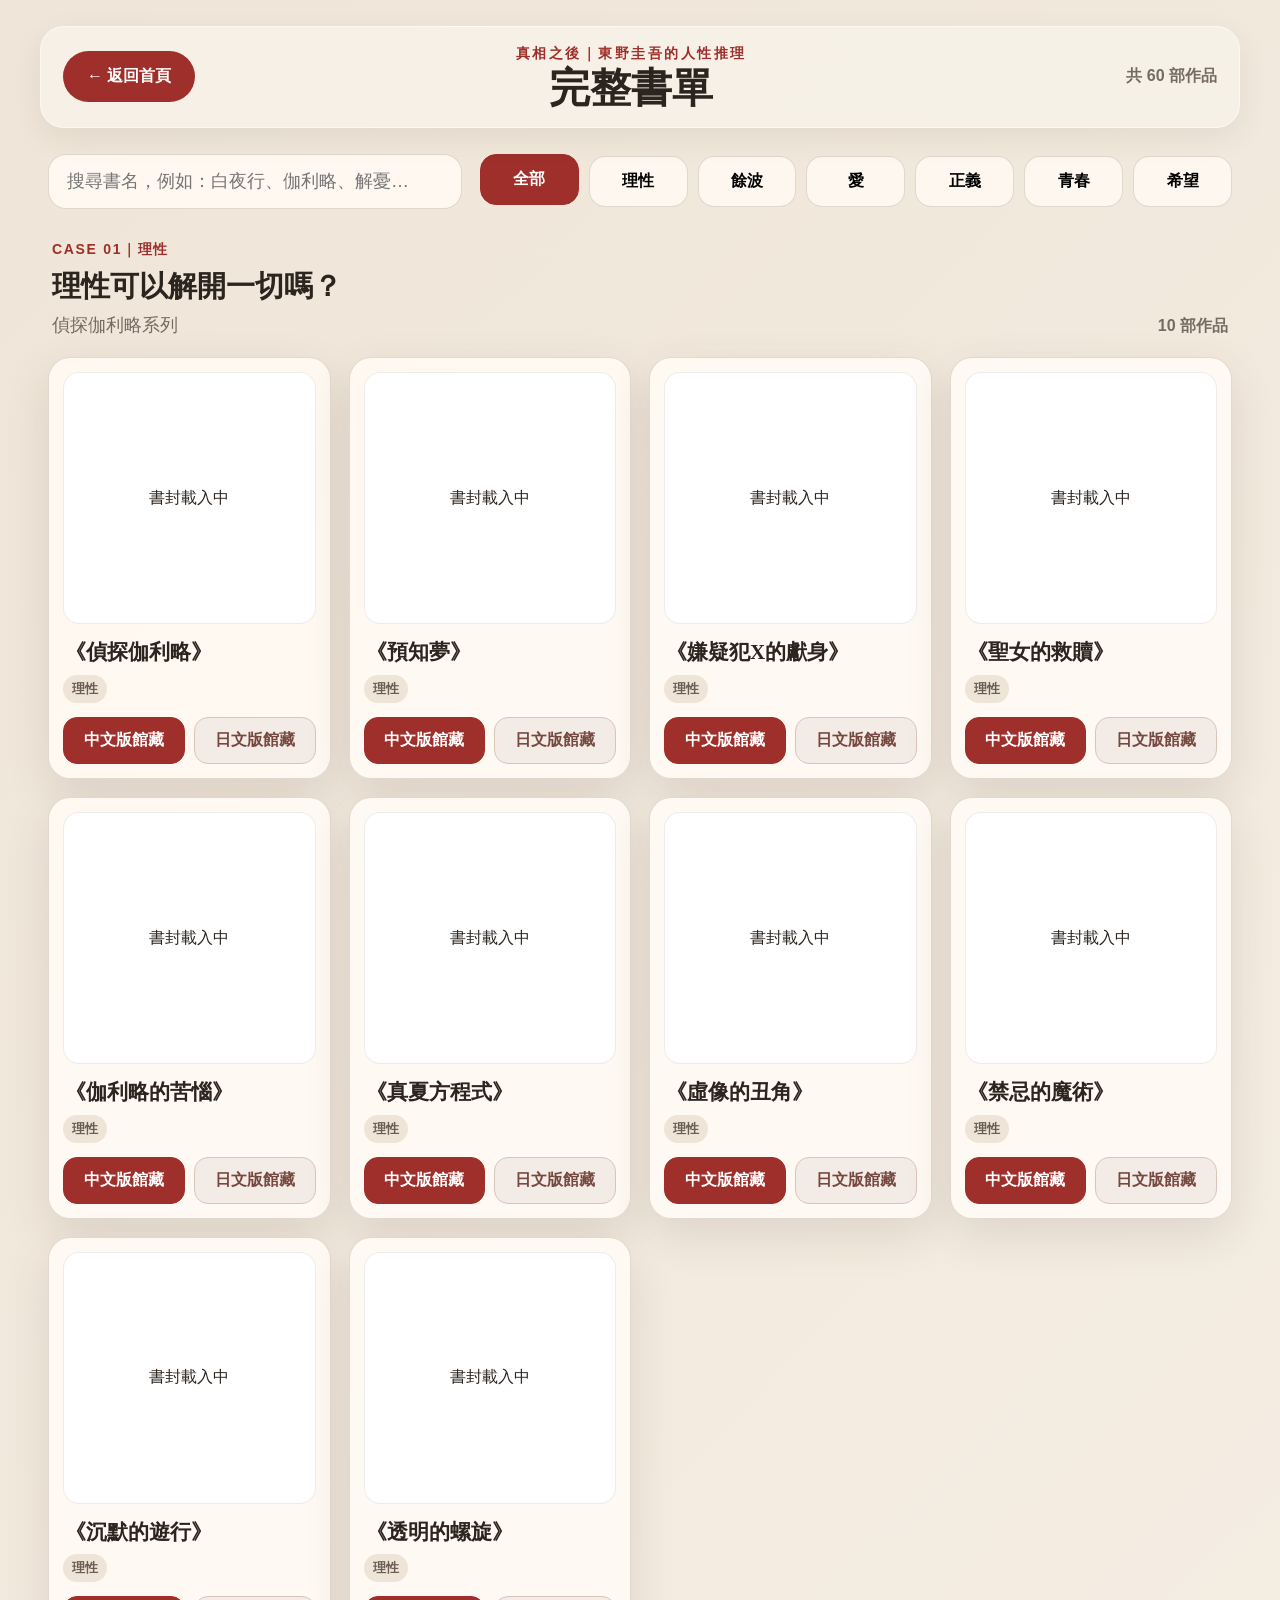
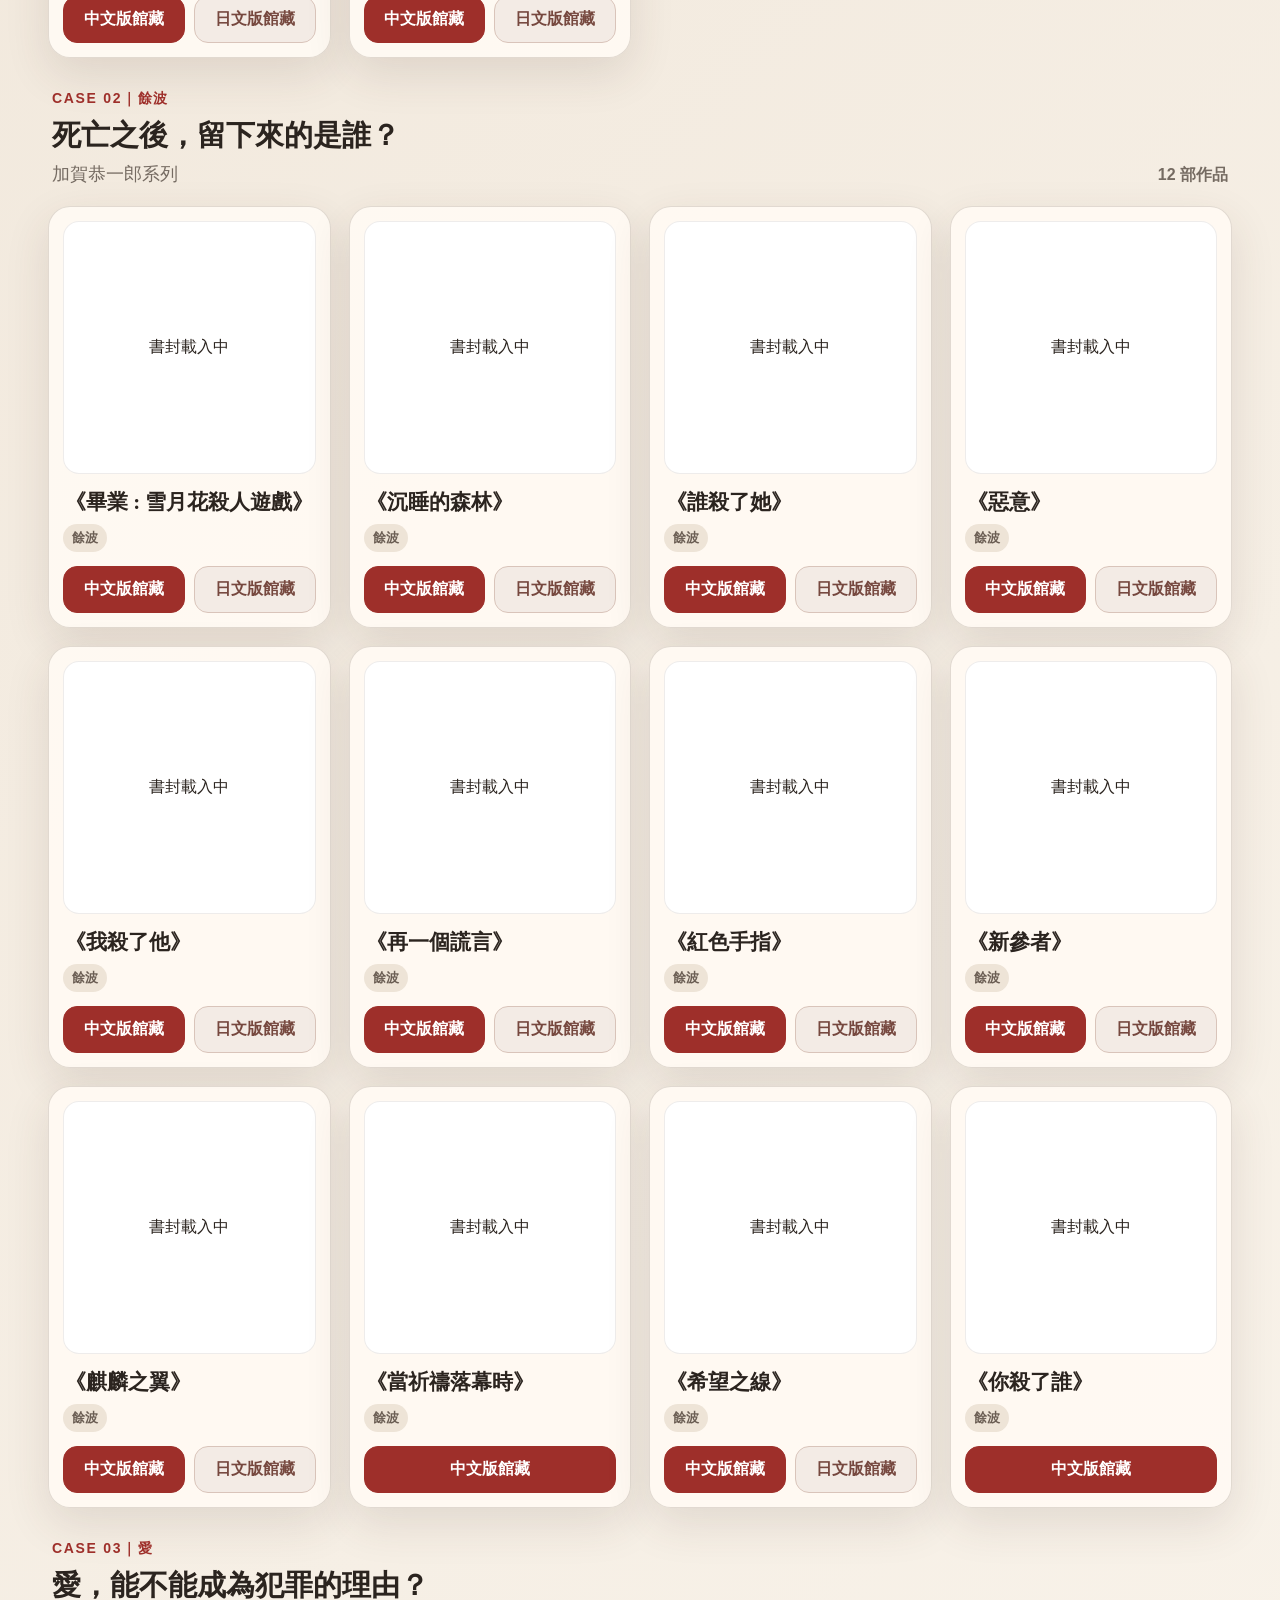
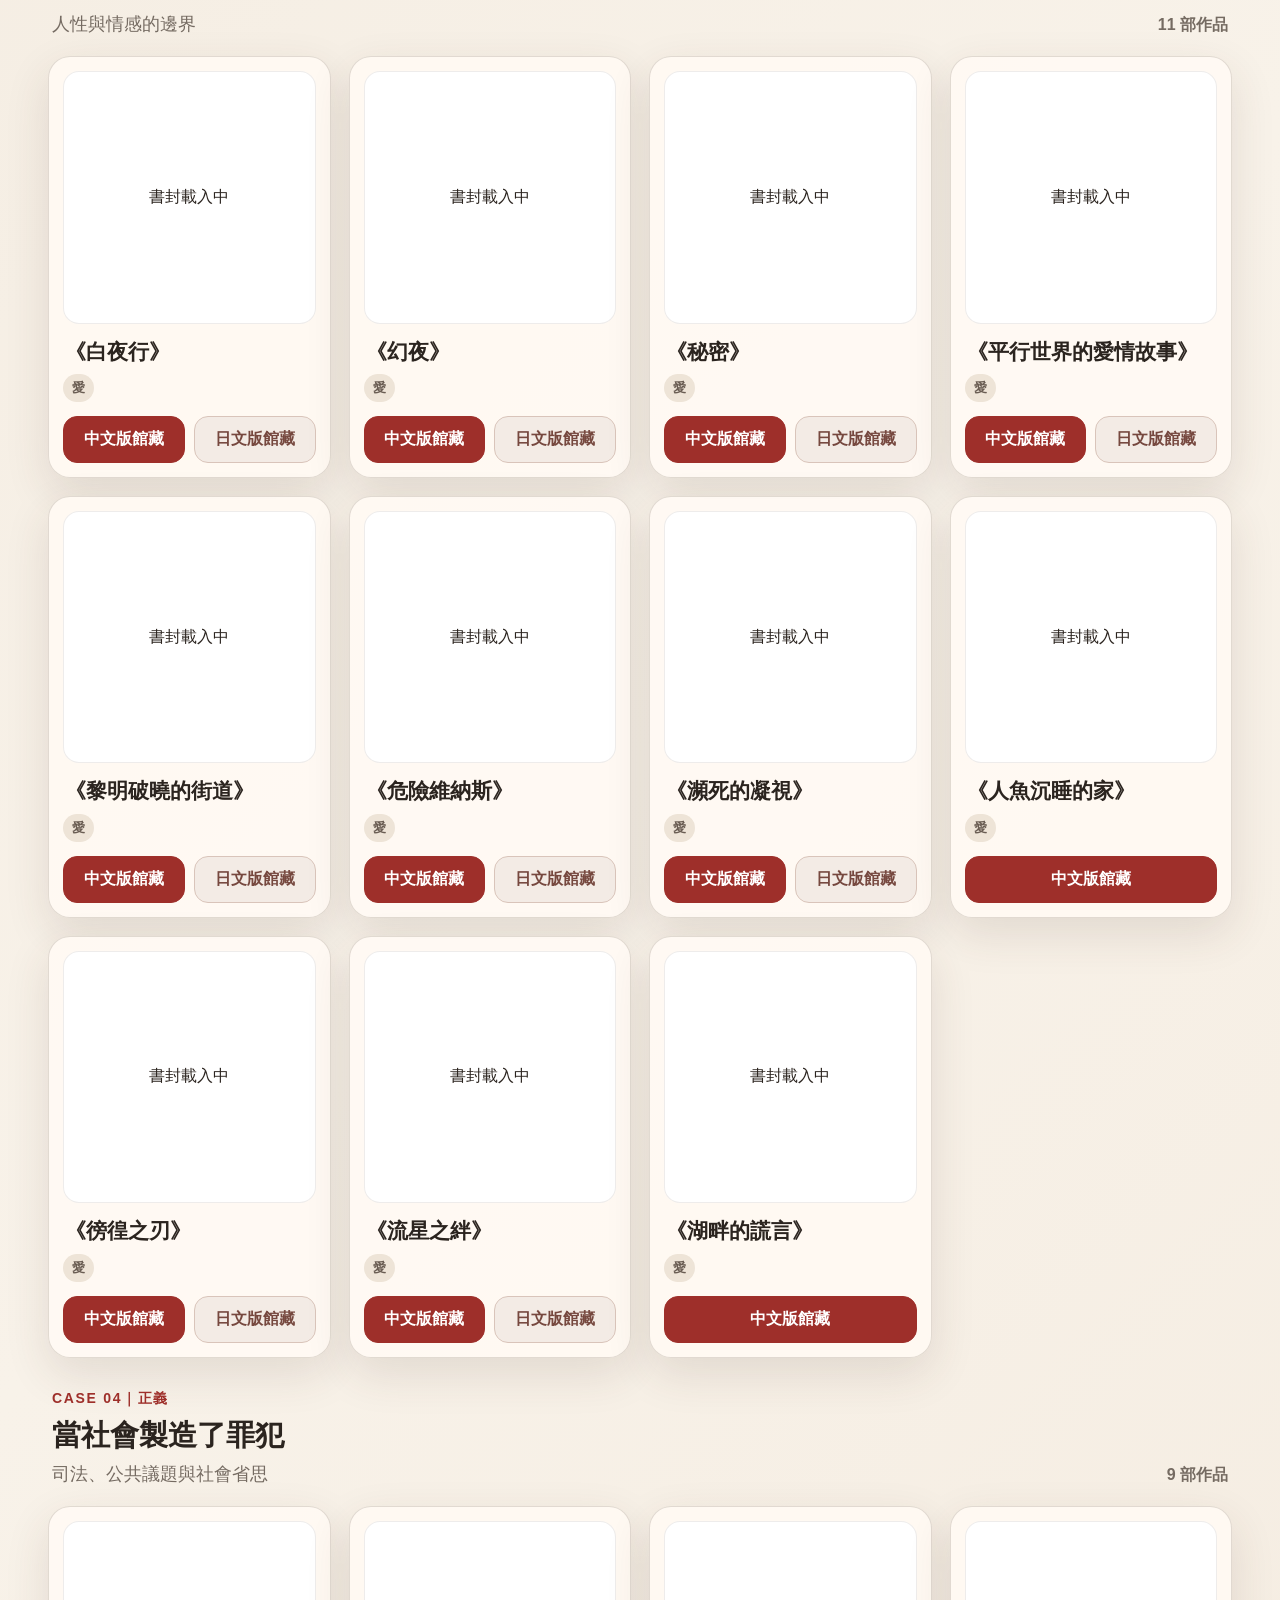
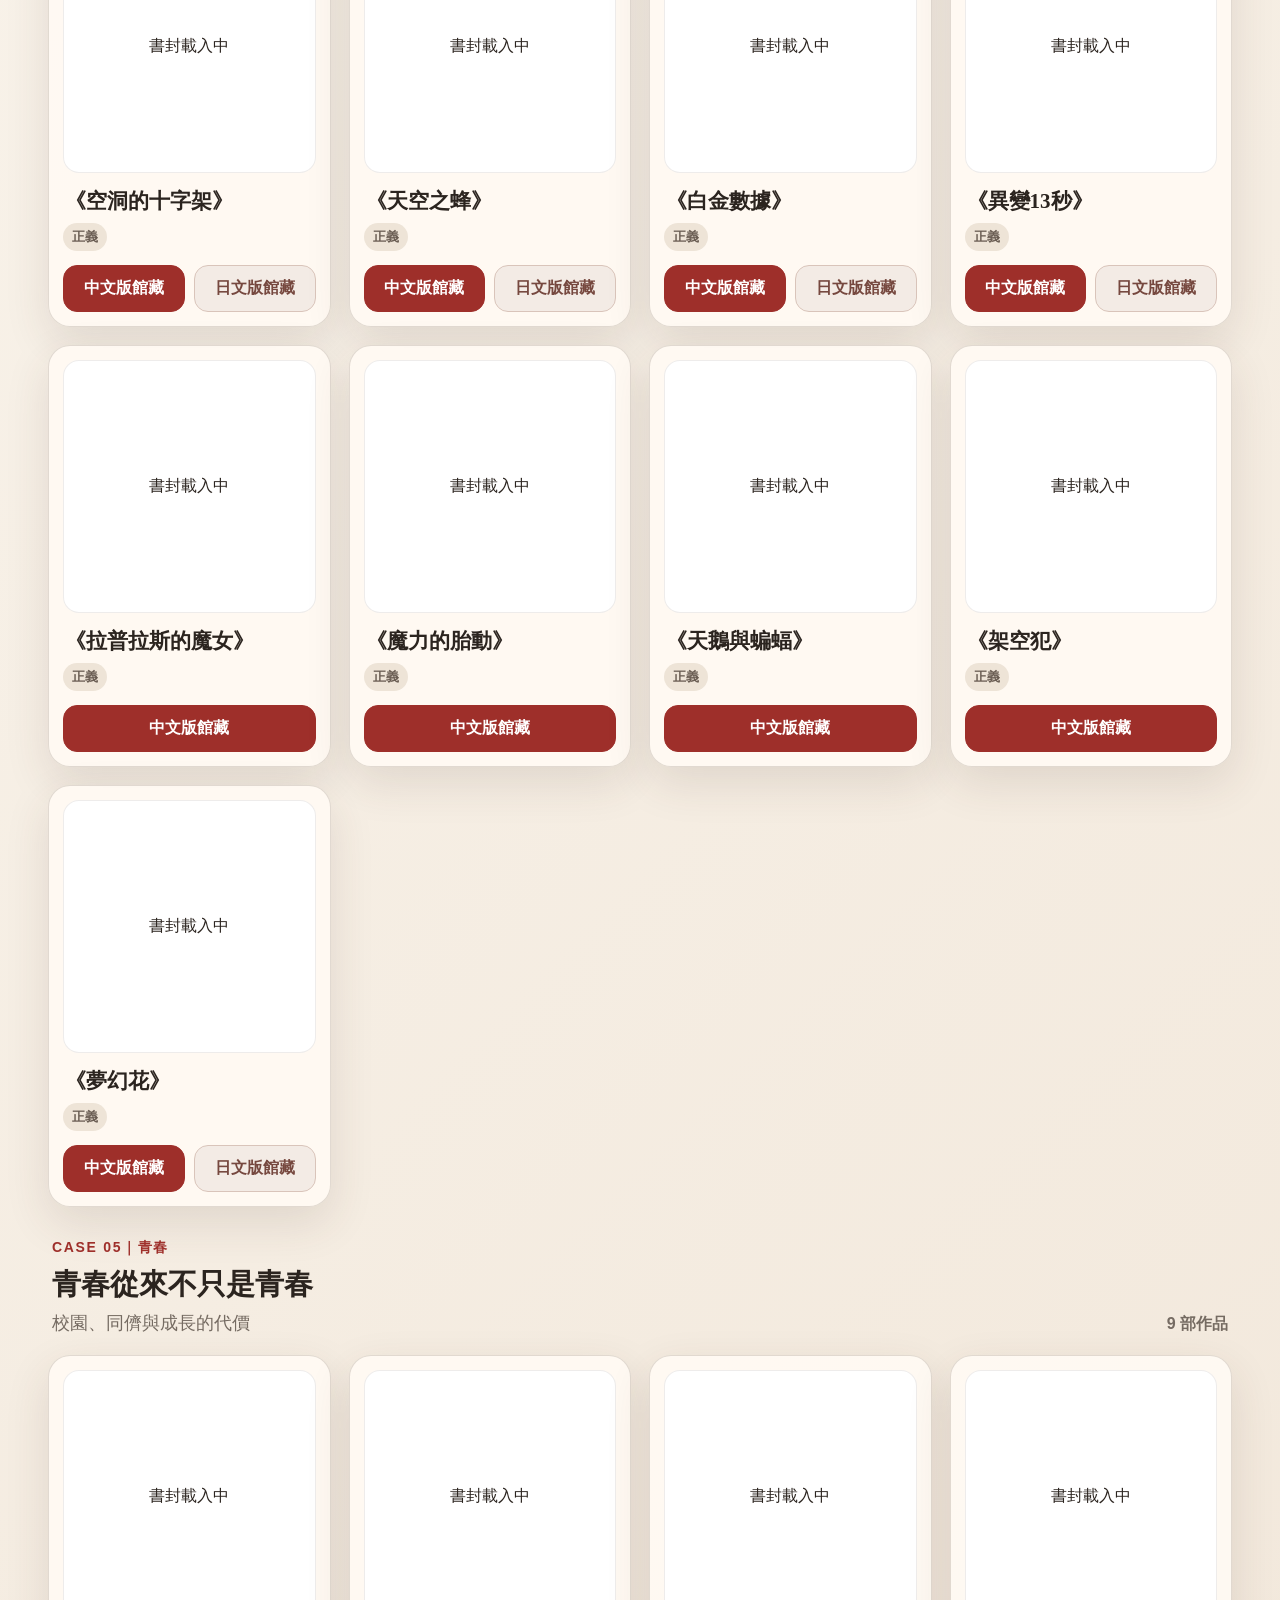
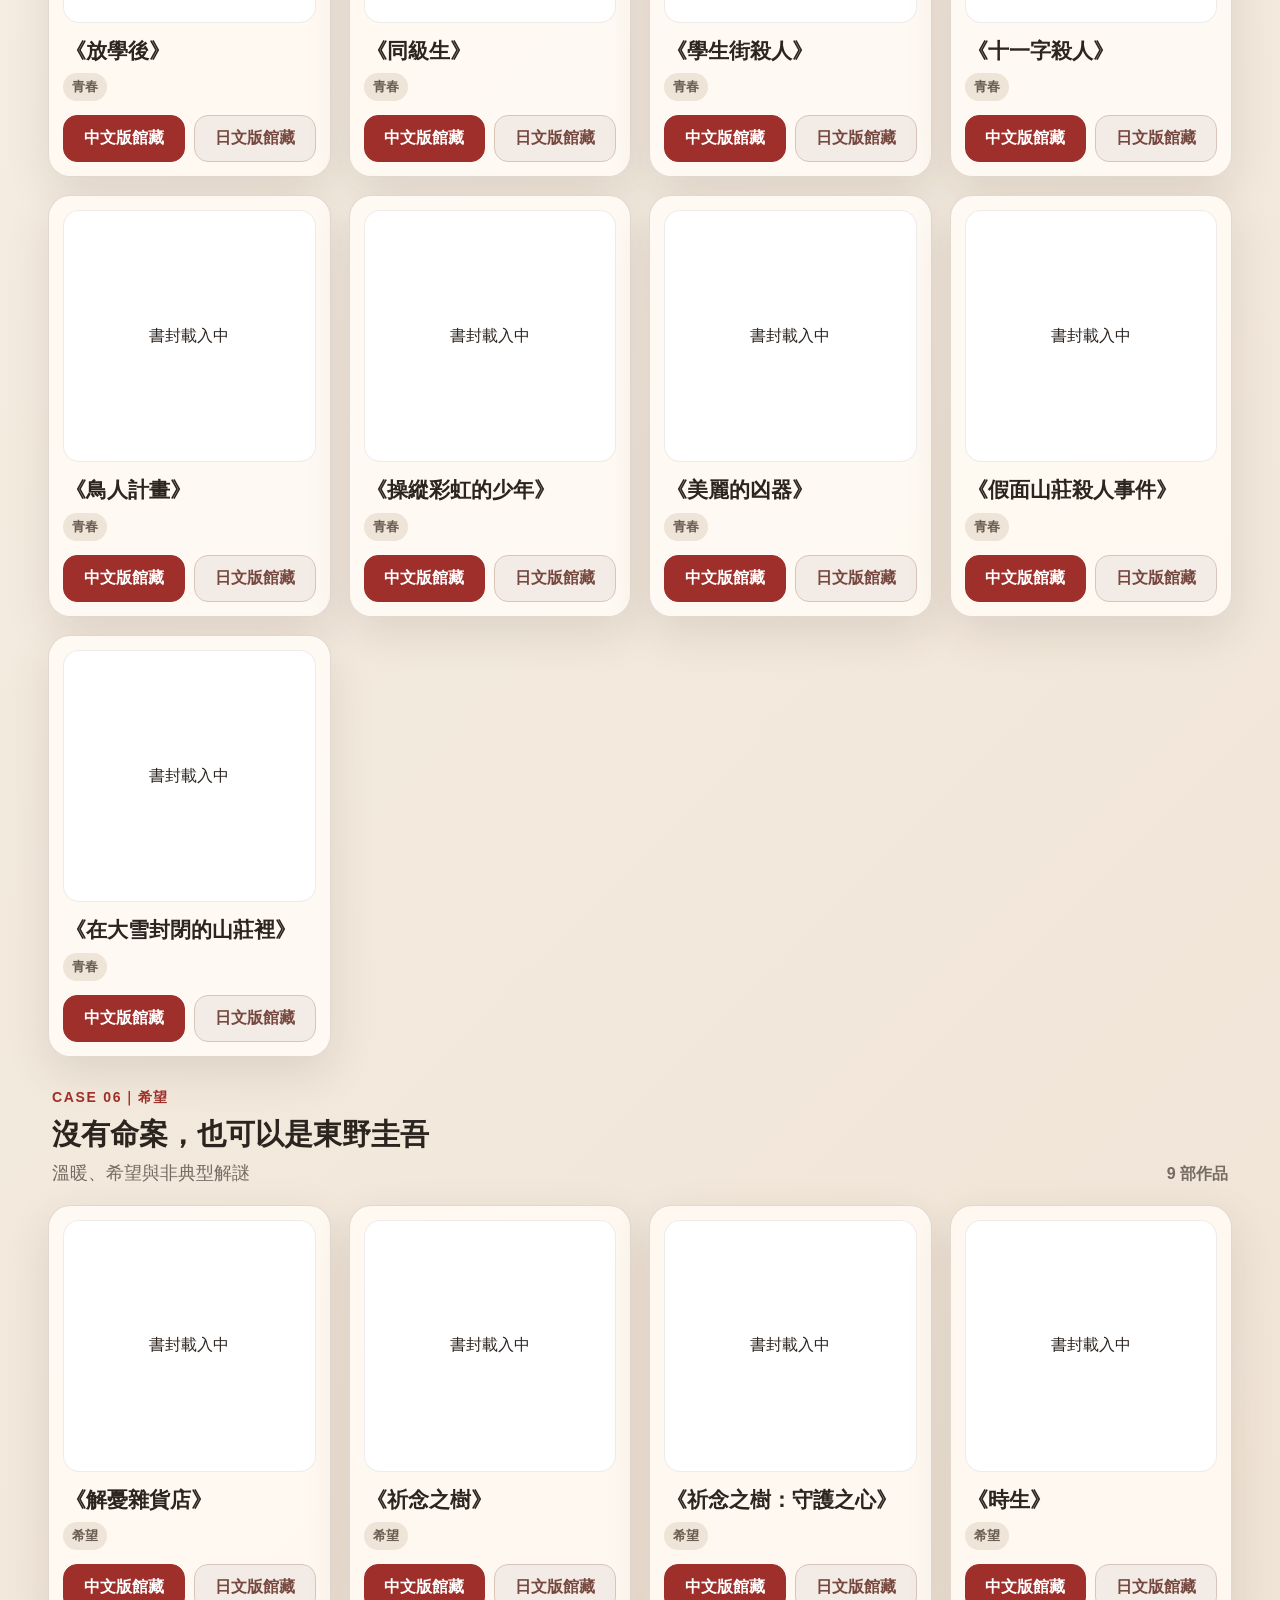
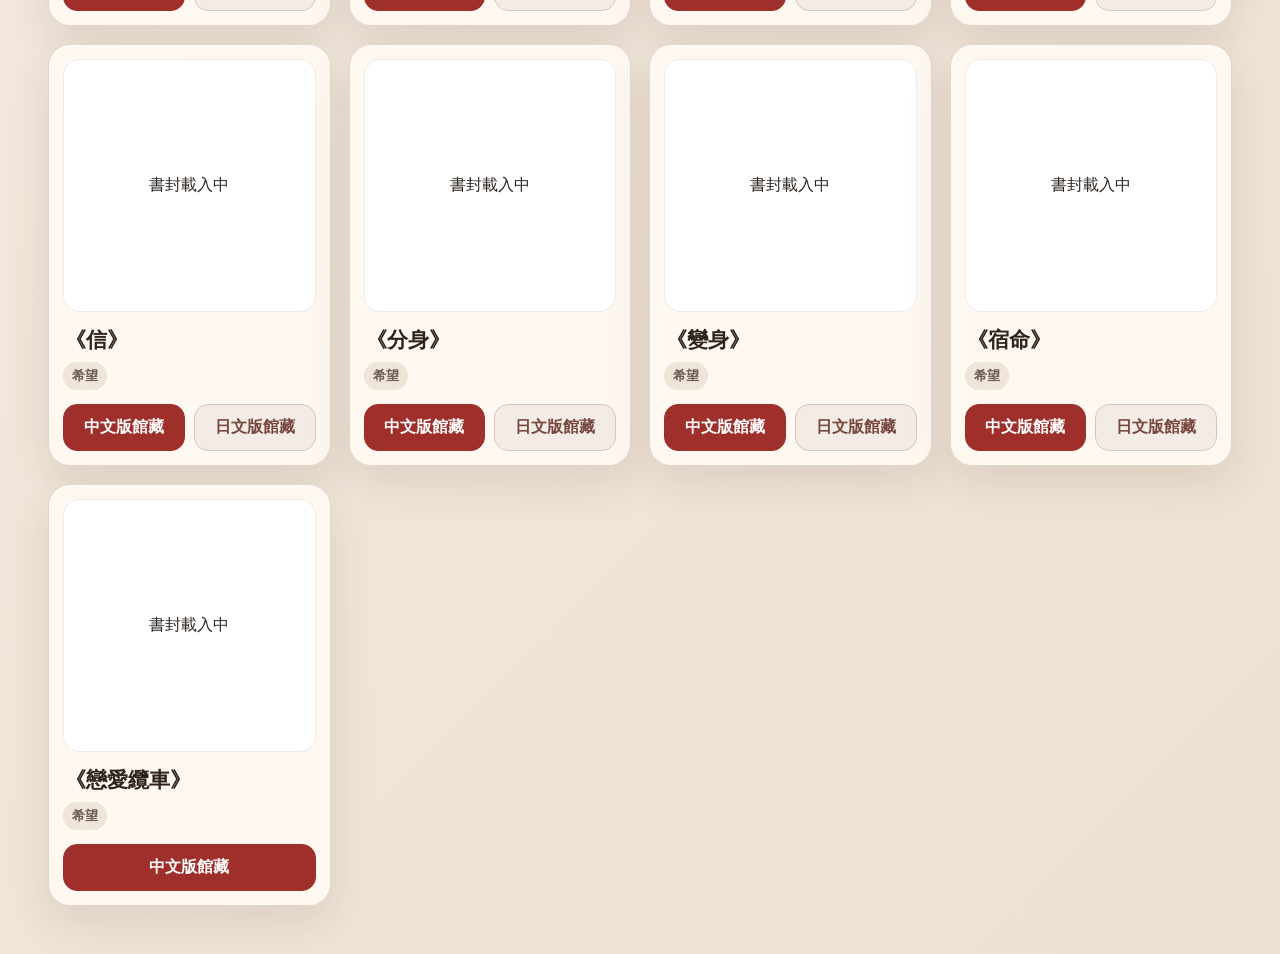
==== commit 51fcf984: "新增書目 新增書目湖畔的謊言" ====
--- a/book-list.html
+++ b/book-list.html
@@ -202,7 +202,7 @@
     <div class="eyebrow">真相之後｜東野圭吾的人性推理</div>
     <h1>完整書單</h1>
   </div>
-  <div class="count">共 <span id="totalCount">59</span> 部作品</div>
+  <div class="count">共 <span id="totalCount">60</span> 部作品</div>
 </header>
 
 <div class="controls">
@@ -244,7 +244,7 @@
 </div>
 
 <script>
-const sections = [{"key": "reason", "case": "CASE 01｜理性", "title": "理性可以解開一切嗎？", "subtitle": "偵探伽利略系列", "label": "理性", "books": [{"title": "偵探伽利略", "img": "https://dhl.lib.nccu.edu.tw/var/file/1/1001/img/68/392122240.webp", "catalogZh": "https://nccu.primo.exlibrisgroup.com/permalink/886NCCU_INST/10847of/alma991021451180705721", "labelZh": "偵探伽利略", "catalogJp": "https://nccu.primo.exlibrisgroup.com/permalink/886NCCU_INST/18n1a3l/alma991013926969705721", "labelJp": "探偵ガリレオ", "section": "理性", "qrZh": "qr/s01_b01_zh.png", "qrJp": "qr/s01_b01_jp.png", "status": ""}, {"title": "預知夢", "img": "https://dhl.lib.nccu.edu.tw/var/file/1/1001/img/68/812305589.webp", "catalogZh": "https://nccu.primo.exlibrisgroup.com/permalink/886NCCU_INST/10847of/alma991021084596705721", "labelZh": "預知夢", "catalogJp": "https://nccu.primo.exlibrisgroup.com/permalink/886NCCU_INST/18n1a3l/alma991013925299705721", "labelJp": "予知夢", "section": "理性", "qrZh": "qr/s01_b02_zh.png", "qrJp": "qr/s01_b02_jp.png", "status": ""}, {"title": "嫌疑犯X的獻身", "img": "https://dhl.lib.nccu.edu.tw/var/file/1/1001/img/68/688554237.webp", "catalogZh": "https://nccu.primo.exlibrisgroup.com/permalink/886NCCU_INST/10847of/alma991021451180605721", "labelZh": "嫌疑犯X的獻身", "catalogJp": "https://nccu.primo.exlibrisgroup.com/permalink/886NCCU_INST/18n1a3l/alma991013926669705721", "labelJp": "容疑者Xの献身", "section": "理性", "qrZh": "qr/s01_b03_zh.png", "qrJp": "qr/s01_b03_jp.png", "status": ""}, {"title": "聖女的救贖", "img": "https://dhl.lib.nccu.edu.tw/var/file/1/1001/img/68/905321415.webp", "catalogZh": "https://nccu.primo.exlibrisgroup.com/permalink/886NCCU_INST/10847of/alma991021451180305721", "labelZh": "聖女的救贖", "catalogJp": "https://nccu.primo.exlibrisgroup.com/permalink/886NCCU_INST/18n1a3l/alma991019967239705721", "labelJp": "聖女の救済", "section": "理性", "qrZh": "qr/s01_b04_zh.png", "qrJp": "qr/s01_b04_jp.png", "status": ""}, {"title": "伽利略的苦惱", "img": "https://dhl.lib.nccu.edu.tw/var/file/1/1001/img/68/401060779.webp", "catalogZh": "https://nccu.primo.exlibrisgroup.com/permalink/886NCCU_INST/10847of/alma991021451180405721", "labelZh": "伽利略的苦惱", "catalogJp": "https://nccu.primo.exlibrisgroup.com/permalink/886NCCU_INST/18n1a3l/alma991019967149705721", "labelJp": "ガリレオの苦悩", "section": "理性", "qrZh": "qr/s01_b05_zh.png", "qrJp": "qr/s01_b05_jp.png", "status": ""}, {"title": "真夏方程式", "img": "https://dhl.lib.nccu.edu.tw/var/file/1/1001/img/68/114799452.webp", "catalogZh": "https://nccu.primo.exlibrisgroup.com/permalink/886NCCU_INST/10847of/alma991011159649705721", "labelZh": "真夏方程式", "catalogJp": "https://nccu.primo.exlibrisgroup.com/permalink/886NCCU_INST/18n1a3l/alma991013927889705721", "labelJp": "真夏の方程式", "section": "理性", "qrZh": "qr/s01_b06_zh.png", "qrJp": "qr/s01_b06_jp.png", "status": ""}, {"title": "虛像的丑角", "img": "https://dhl.lib.nccu.edu.tw/var/file/1/1001/img/68/273947317.webp", "catalogZh": "https://nccu.primo.exlibrisgroup.com/permalink/886NCCU_INST/10847of/alma991002362589705721", "labelZh": "虛像的丑角", "catalogJp": "https://nccu.primo.exlibrisgroup.com/permalink/886NCCU_INST/18n1a3l/alma991013928699705721", "labelJp": "虚像の道化師", "section": "理性", "qrZh": "qr/s01_b07_zh.png", "qrJp": "qr/s01_b07_jp.png", "status": ""}, {"title": "禁忌的魔術", "img": "https://dhl.lib.nccu.edu.tw/var/file/1/1001/img/68/431916123.webp", "catalogZh": "https://nccu.primo.exlibrisgroup.com/permalink/886NCCU_INST/10847of/alma991004709399705721", "labelZh": "禁忌的魔術", "catalogJp": "https://nccu.primo.exlibrisgroup.com/permalink/886NCCU_INST/18n1a3l/alma991013927999705721", "labelJp": "禁断の魔術", "section": "理性", "qrZh": "qr/s01_b08_zh.png", "qrJp": "qr/s01_b08_jp.png", "status": ""}, {"title": "沉默的遊行", "img": "https://dhl.lib.nccu.edu.tw/var/file/1/1001/img/68/479416368.webp", "catalogZh": "https://nccu.primo.exlibrisgroup.com/permalink/886NCCU_INST/10847of/alma991021192171805721", "labelZh": "沉默的遊行", "catalogJp": "https://nccu.primo.exlibrisgroup.com/permalink/886NCCU_INST/18n1a3l/alma991006198019705721", "labelJp": "沈黙のパレード", "section": "理性", "qrZh": "qr/s01_b09_zh.png", "qrJp": "qr/s01_b09_jp.png", "status": ""}, {"title": "透明的螺旋", "img": "https://dhl.lib.nccu.edu.tw/var/file/1/1001/img/68/351987898.webp", "catalogZh": "https://nccu.primo.exlibrisgroup.com/permalink/886NCCU_INST/10847of/alma991021279066005721", "labelZh": "透明的螺旋", "catalogJp": "https://nccu.primo.exlibrisgroup.com/permalink/886NCCU_INST/1fo7ms3/alma991021599548705721", "labelJp": "透明な螺旋", "section": "理性", "qrZh": "qr/s01_b10_zh.png", "qrJp": "qr/s01_b10_jp.png", "status": ""}]}, {"key": "after", "case": "CASE 02｜餘波", "title": "死亡之後，留下來的是誰？", "subtitle": "加賀恭一郎系列", "label": "餘波", "books": [{"title": "畢業 : 雪月花殺人遊戲", "img": "https://dhl.lib.nccu.edu.tw/var/file/1/1001/img/68/100057858.webp", "catalogZh": "https://nccu.primo.exlibrisgroup.com/permalink/886NCCU_INST/10847of/alma991006991519705721", "labelZh": "畢業 : 雪月花殺人遊戲", "catalogJp": "https://nccu.primo.exlibrisgroup.com/permalink/886NCCU_INST/18n1a3l/alma991003207019705721", "labelJp": "卒業", "section": "餘波", "qrZh": "qr/s02_b01_zh.png", "qrJp": "qr/s02_b01_jp.png", "status": ""}, {"title": "沉睡的森林", "img": "https://dhl.lib.nccu.edu.tw/var/file/1/1001/img/68/238072988.webp", "catalogZh": "https://nccu.primo.exlibrisgroup.com/permalink/886NCCU_INST/10847of/alma991006991469705721", "labelZh": "沉睡的森林", "catalogJp": "https://nccu.primo.exlibrisgroup.com/permalink/886NCCU_INST/18n1a3l/alma991003207019705721", "labelJp": "眠りの森", "section": "餘波", "qrZh": "qr/s02_b02_zh.png", "qrJp": "qr/s02_b02_jp.png", "status": ""}, {"title": "誰殺了她", "img": "https://dhl.lib.nccu.edu.tw/var/file/1/1001/img/68/700534163.webp", "catalogZh": "https://nccu.primo.exlibrisgroup.com/permalink/886NCCU_INST/10847of/alma991011827259705721", "labelZh": "誰殺了她", "catalogJp": "https://nccu.primo.exlibrisgroup.com/permalink/886NCCU_INST/18n1a3l/alma991013924399705721", "labelJp": "どちらかが彼女を殺した", "section": "餘波", "qrZh": "qr/s02_b03_zh.png", "qrJp": "qr/s02_b03_jp.png", "status": ""}, {"title": "惡意", "img": "https://dhl.lib.nccu.edu.tw/var/file/1/1001/img/68/257351431.webp", "catalogZh": "https://nccu.primo.exlibrisgroup.com/permalink/886NCCU_INST/10847of/alma991021827766005721", "labelZh": "惡意", "catalogJp": "https://nccu.primo.exlibrisgroup.com/permalink/886NCCU_INST/18n1a3l/alma991013926869705721", "labelJp": "悪意", "section": "餘波", "qrZh": "qr/s02_b04_zh.png", "qrJp": "qr/s02_b04_jp.png", "status": ""}, {"title": "我殺了他", "img": "https://dhl.lib.nccu.edu.tw/var/file/1/1001/img/68/191817379.webp", "catalogZh": "https://nccu.primo.exlibrisgroup.com/permalink/886NCCU_INST/10847of/alma991013746999705721", "labelZh": "我殺了他", "catalogJp": "https://nccu.primo.exlibrisgroup.com/permalink/886NCCU_INST/18n1a3l/alma991013928119705721", "labelJp": "私が彼を殺した", "section": "餘波", "qrZh": "qr/s02_b05_zh.png", "qrJp": "qr/s02_b05_jp.png", "status": ""}, {"title": "再一個謊言", "img": "https://dhl.lib.nccu.edu.tw/var/file/1/1001/img/68/333302752.webp", "catalogZh": "https://nccu.primo.exlibrisgroup.com/permalink/886NCCU_INST/10847of/alma991015794049705721", "labelZh": "再一個謊言", "catalogJp": "https://nccu.primo.exlibrisgroup.com/permalink/886NCCU_INST/18n1a3l/alma991013926109705721", "labelJp": "嘘をもうひとつだけ", "section": "餘波", "qrZh": "qr/s02_b06_zh.png", "qrJp": "qr/s02_b06_jp.png", "status": ""}, {"title": "紅色手指", "img": "https://dhl.lib.nccu.edu.tw/var/file/1/1001/img/68/393866576.webp", "catalogZh": "https://nccu.primo.exlibrisgroup.com/permalink/886NCCU_INST/10847of/alma991006872299705721", "labelZh": "紅色手指", "catalogJp": "https://nccu.primo.exlibrisgroup.com/permalink/886NCCU_INST/18n1a3l/alma991001194679705721", "labelJp": "赤い指", "section": "餘波", "qrZh": "qr/s02_b07_zh.png", "qrJp": "qr/s02_b07_jp.png", "status": ""}, {"title": "新參者", "img": "https://dhl.lib.nccu.edu.tw/var/file/1/1001/img/68/768659278.webp", "catalogZh": "https://nccu.primo.exlibrisgroup.com/permalink/886NCCU_INST/10847of/alma991010700549705721", "labelZh": "新參者", "catalogJp": "https://nccu.primo.exlibrisgroup.com/permalink/886NCCU_INST/18n1a3l/alma991001193259705721", "labelJp": "新参者", "section": "餘波", "qrZh": "qr/s02_b08_zh.png", "qrJp": "qr/s02_b08_jp.png", "status": ""}, {"title": "麒麟之翼", "img": "https://dhl.lib.nccu.edu.tw/var/file/1/1001/img/68/282897362.webp", "catalogZh": "https://nccu.primo.exlibrisgroup.com/permalink/886NCCU_INST/10847of/alma991012293809705721", "labelZh": "麒麟之翼", "catalogJp": "https://nccu.primo.exlibrisgroup.com/permalink/886NCCU_INST/18n1a3l/alma991013929049705721", "labelJp": "麒麟の翼", "section": "餘波", "qrZh": "qr/s02_b09_zh.png", "qrJp": "qr/s02_b09_jp.png", "status": ""}, {"title": "當祈禱落幕時", "img": "https://dhl.lib.nccu.edu.tw/var/file/1/1001/img/68/918848853.webp", "catalogZh": "https://nccu.primo.exlibrisgroup.com/permalink/886NCCU_INST/10847of/alma991002487269705721", "labelZh": "當祈禱落幕時", "catalogJp": "", "labelJp": "", "section": "餘波", "qrZh": "qr/s02_b10_zh.png", "qrJp": "", "status": ""}, {"title": "希望之線", "img": "https://dhl.lib.nccu.edu.tw/var/file/1/1001/img/68/806963217.webp", "catalogZh": "https://nccu.primo.exlibrisgroup.com/permalink/886NCCU_INST/10847of/alma991021094298605721", "labelZh": "希望之線", "catalogJp": "https://nccu.primo.exlibrisgroup.com/permalink/886NCCU_INST/18n1a3l/alma991021242763205721", "labelJp": "希望の糸", "section": "餘波", "qrZh": "qr/s02_b11_zh.png", "qrJp": "qr/s02_b11_jp.png", "status": ""}, {"title": "你殺了誰", "img": "https://dhl.lib.nccu.edu.tw/var/file/1/1001/img/68/501764975.webp", "catalogZh": "https://nccu.primo.exlibrisgroup.com/permalink/886NCCU_INST/10847of/alma991021583483105721", "labelZh": "你殺了誰", "catalogJp": "", "labelJp": "", "section": "餘波", "qrZh": "qr/s02_b12_zh.png", "qrJp": "", "status": ""}]}, {"key": "love", "case": "CASE 03｜愛", "title": "愛，能不能成為犯罪的理由？", "subtitle": "人性與情感的邊界", "label": "愛", "books": [{"title": "白夜行", "img": "https://dhl.lib.nccu.edu.tw/var/file/1/1001/img/68/463386440.webp", "catalogZh": "https://nccu.primo.exlibrisgroup.com/permalink/886NCCU_INST/10847of/alma991013650489705721", "labelZh": "白夜行", "catalogJp": "https://nccu.primo.exlibrisgroup.com/permalink/886NCCU_INST/18n1a3l/alma991013927809705721", "labelJp": "白夜行", "section": "愛", "qrZh": "qr/s03_b01_zh.png", "qrJp": "qr/s03_b01_jp.png", "status": ""}, {"title": "幻夜", "img": "https://dhl.lib.nccu.edu.tw/var/file/1/1001/img/68/720772041.webp", "catalogZh": "https://nccu.primo.exlibrisgroup.com/permalink/886NCCU_INST/10847of/alma991019733539705721", "labelZh": "幻夜", "catalogJp": "https://nccu.primo.exlibrisgroup.com/permalink/886NCCU_INST/18n1a3l/alma991012706259705721", "labelJp": "幻夜", "section": "愛", "qrZh": "qr/s03_b02_zh.png", "qrJp": "qr/s03_b02_jp.png", "status": ""}, {"title": "秘密", "img": "https://dhl.lib.nccu.edu.tw/var/file/1/1001/img/68/139810838.webp", "catalogZh": "https://nccu.primo.exlibrisgroup.com/permalink/886NCCU_INST/10847of/alma991003202629705721", "labelZh": "秘密", "catalogJp": "https://nccu.primo.exlibrisgroup.com/permalink/886NCCU_INST/18n1a3l/alma991013636179705721", "labelJp": "秘密", "section": "愛", "qrZh": "qr/s03_b03_zh.png", "qrJp": "qr/s03_b03_jp.png", "status": ""}, {"title": "平行世界的愛情故事", "img": "https://dhl.lib.nccu.edu.tw/var/file/1/1001/img/68/294777055.webp", "catalogZh": "https://nccu.primo.exlibrisgroup.com/permalink/886NCCU_INST/10847of/alma991020494499705721", "labelZh": "平行世界的愛情故事", "catalogJp": "https://nccu.primo.exlibrisgroup.com/permalink/886NCCU_INST/18n1a3l/alma991013925039705721", "labelJp": "パラレルワールド.ラブストーリー", "section": "愛", "qrZh": "qr/s03_b04_zh.png", "qrJp": "qr/s03_b04_jp.png", "status": ""}, {"title": "黎明破曉的街道", "img": "https://dhl.lib.nccu.edu.tw/var/file/1/1001/img/68/861163126.webp", "catalogZh": "https://nccu.primo.exlibrisgroup.com/permalink/886NCCU_INST/10847of/alma991007156419705721", "labelZh": "黎明破曉的街道", "catalogJp": "https://nccu.primo.exlibrisgroup.com/permalink/886NCCU_INST/18n1a3l/alma991013926349705721", "labelJp": "夜明けの街で", "section": "愛", "qrZh": "qr/s03_b05_zh.png", "qrJp": "qr/s03_b05_jp.png", "status": ""}, {"title": "危險維納斯", "img": "https://dhl.lib.nccu.edu.tw/var/file/1/1001/img/68/310355683.webp", "catalogZh": "https://nccu.primo.exlibrisgroup.com/permalink/886NCCU_INST/10847of/alma991005766859705721", "labelZh": "危險維納斯", "catalogJp": "https://nccu.primo.exlibrisgroup.com/permalink/886NCCU_INST/muf5u7/alma991021065181105721", "labelJp": "危険なビーナス", "section": "愛", "qrZh": "qr/s03_b06_zh.png", "qrJp": "qr/s03_b06_jp.png", "status": ""}, {"title": "瀕死的凝視", "img": "https://dhl.lib.nccu.edu.tw/var/file/1/1001/img/68/874068235.webp", "catalogZh": "https://nccu.primo.exlibrisgroup.com/permalink/886NCCU_INST/10847of/alma991021737844805721", "labelZh": "瀕死的凝視", "catalogJp": "https://nccu.primo.exlibrisgroup.com/permalink/886NCCU_INST/18n1a3l/alma991013924909705721", "labelJp": "ダイイング.アイ", "section": "愛", "qrZh": "qr/s03_b07_zh.png", "qrJp": "qr/s03_b07_jp.png", "status": ""}, {"title": "人魚沉睡的家", "img": "https://dhl.lib.nccu.edu.tw/var/file/1/1001/img/68/214019083.webp", "catalogZh": "https://nccu.primo.exlibrisgroup.com/permalink/886NCCU_INST/10847of/alma991001240689705721", "labelZh": "人魚沉睡的家", "catalogJp": "", "labelJp": "", "section": "愛", "qrZh": "qr/s03_b08_zh.png", "qrJp": "", "status": ""}, {"title": "徬徨之刃", "img": "https://dhl.lib.nccu.edu.tw/var/file/1/1001/img/68/748730942.webp", "catalogZh": "https://nccu.primo.exlibrisgroup.com/permalink/886NCCU_INST/10847of/alma991014915419705721", "labelZh": "徬徨之刃", "catalogJp": "https://nccu.primo.exlibrisgroup.com/permalink/886NCCU_INST/18n1a3l/alma991019967099705721", "labelJp": "さまよう刃", "section": "愛", "qrZh": "qr/s03_b09_zh.png", "qrJp": "qr/s03_b09_jp.png", "status": ""}, {"title": "流星之絆", "img": "https://dhl.lib.nccu.edu.tw/var/file/1/1001/img/68/886055477.webp", "catalogZh": "https://nccu.primo.exlibrisgroup.com/permalink/886NCCU_INST/muf5u7/alma991003400579705721", "labelZh": "流星之絆", "catalogJp": "https://nccu.primo.exlibrisgroup.com/permalink/886NCCU_INST/18n1a3l/alma991019967199705721", "labelJp": "流星の絆", "section": "愛", "qrZh": "qr/s03_b10_zh.png", "qrJp": "qr/s03_b10_jp.png", "status": ""}, {"title": "湖畔的謊言", "img": "https://dhl.lib.nccu.edu.tw/var/file/1/1001/img/68/733190767.webp", "catalogZh": "", "labelZh": "湖畔的謊言", "catalogJp": "", "labelJp": "", "section": "愛", "qrZh": "", "qrJp": "", "status": "採購中"}]}, {"key": "justice", "case": "CASE 04｜正義", "title": "當社會製造了罪犯", "subtitle": "司法、公共議題與社會省思", "label": "正義", "books": [{"title": "空洞的十字架", "img": "https://dhl.lib.nccu.edu.tw/var/file/1/1001/img/68/595646608.webp", "catalogZh": "https://nccu.primo.exlibrisgroup.com/permalink/886NCCU_INST/10847of/alma991017375569705721", "labelZh": "空洞的十字架", "catalogJp": "https://nccu.primo.exlibrisgroup.com/permalink/886NCCU_INST/18n1a3l/alma991002553019705721", "labelJp": "虚ろな十字架", "section": "正義", "qrZh": "qr/s04_b01_zh.png", "qrJp": "qr/s04_b01_jp.png", "status": ""}, {"title": "天空之蜂", "img": "https://dhl.lib.nccu.edu.tw/var/file/1/1001/img/68/346067591.webp", "catalogZh": "https://nccu.primo.exlibrisgroup.com/permalink/886NCCU_INST/10847of/alma991013004419705721", "labelZh": "天空之蜂", "catalogJp": "https://nccu.primo.exlibrisgroup.com/permalink/886NCCU_INST/18n1a3l/alma991013926609705721", "labelJp": "天空の蜂", "section": "正義", "qrZh": "qr/s04_b02_zh.png", "qrJp": "qr/s04_b02_jp.png", "status": ""}, {"title": "白金數據", "img": "https://dhl.lib.nccu.edu.tw/var/file/1/1001/img/68/197386334.webp", "catalogZh": "https://nccu.primo.exlibrisgroup.com/permalink/886NCCU_INST/10847of/alma991002682659705721", "labelZh": "白金數據", "catalogJp": "https://nccu.primo.exlibrisgroup.com/permalink/886NCCU_INST/18n1a3l/alma991013925199705721", "labelJp": "プラチナデータ", "section": "正義", "qrZh": "qr/s04_b03_zh.png", "qrJp": "qr/s04_b03_jp.png", "status": ""}, {"title": "異變13秒", "img": "https://dhl.lib.nccu.edu.tw/var/file/1/1001/img/68/106006370.webp", "catalogZh": "https://nccu.primo.exlibrisgroup.com/permalink/886NCCU_INST/10847of/alma991005501129705721", "labelZh": "異變13秒", "catalogJp": "https://nccu.primo.exlibrisgroup.com/permalink/886NCCU_INST/18n1a3l/alma991001192389705721", "labelJp": "パラドックス13", "section": "正義", "qrZh": "qr/s04_b04_zh.png", "qrJp": "qr/s04_b04_jp.png", "status": ""}, {"title": "拉普拉斯的魔女", "img": "https://dhl.lib.nccu.edu.tw/var/file/1/1001/img/68/389585967.webp", "catalogZh": "https://nccu.primo.exlibrisgroup.com/permalink/886NCCU_INST/10847of/alma991020724719705721", "labelZh": "拉普拉斯的魔女", "catalogJp": "", "labelJp": "", "section": "正義", "qrZh": "qr/s04_b05_zh.png", "qrJp": "", "status": ""}, {"title": "魔力的胎動", "img": "https://dhl.lib.nccu.edu.tw/var/file/1/1001/img/68/473945786.webp", "catalogZh": "https://nccu.primo.exlibrisgroup.com/permalink/886NCCU_INST/10847of/alma991021190573805721", "labelZh": "魔力的胎動", "catalogJp": "", "labelJp": "", "section": "正義", "qrZh": "qr/s04_b06_zh.png", "qrJp": "", "status": ""}, {"title": "天鵝與蝙蝠", "img": "https://dhl.lib.nccu.edu.tw/var/file/1/1001/img/68/851160928.webp", "catalogZh": "https://nccu.primo.exlibrisgroup.com/permalink/886NCCU_INST/10847of/alma991021207478805721", "labelZh": "天鵝與蝙蝠", "catalogJp": "", "labelJp": "", "section": "正義", "qrZh": "qr/s04_b07_zh.png", "qrJp": "", "status": ""}, {"title": "架空犯", "img": "https://dhl.lib.nccu.edu.tw/var/file/1/1001/img/68/714461073.webp", "catalogZh": "https://nccu.primo.exlibrisgroup.com/permalink/886NCCU_INST/10847of/alma991021725039205721", "labelZh": "架空犯", "catalogJp": "", "labelJp": "", "section": "正義", "qrZh": "qr/s04_b08_zh.png", "qrJp": "", "status": ""}, {"title": "夢幻花", "img": "https://dhl.lib.nccu.edu.tw/var/file/1/1001/img/68/470684308.webp", "catalogZh": "https://nccu.primo.exlibrisgroup.com/permalink/886NCCU_INST/10847of/alma991015784079705721", "labelZh": "夢幻花", "catalogJp": "https://nccu.primo.exlibrisgroup.com/permalink/886NCCU_INST/18n1a3l/alma991013926489705721", "labelJp": "夢幻花", "section": "正義", "qrZh": "qr/s04_b09_zh.png", "qrJp": "qr/s04_b09_jp.png", "status": ""}]}, {"key": "youth", "case": "CASE 05｜青春", "title": "青春從來不只是青春", "subtitle": "校園、同儕與成長的代價", "label": "青春", "books": [{"title": "放學後", "img": "https://dhl.lib.nccu.edu.tw/var/file/1/1001/img/68/506129928.png", "catalogZh": "https://nccu.primo.exlibrisgroup.com/permalink/886NCCU_INST/10847of/alma991003202259705721", "labelZh": "放學後", "catalogJp": "https://nccu.primo.exlibrisgroup.com/permalink/886NCCU_INST/18n1a3l/alma991013927069705721", "labelJp": "放課後", "section": "青春", "qrZh": "qr/s05_b01_zh.png", "qrJp": "qr/s05_b01_jp.png", "status": ""}, {"title": "同級生", "img": "https://dhl.lib.nccu.edu.tw/var/file/1/1001/img/68/848763254.webp", "catalogZh": "https://nccu.primo.exlibrisgroup.com/permalink/886NCCU_INST/10847of/alma991003202459705721", "labelZh": "同級生", "catalogJp": "https://nccu.primo.exlibrisgroup.com/permalink/886NCCU_INST/18n1a3l/alma991013925919705721", "labelJp": "同級生", "section": "青春", "qrZh": "qr/s05_b02_zh.png", "qrJp": "qr/s05_b02_jp.png", "status": ""}, {"title": "學生街殺人", "img": "https://dhl.lib.nccu.edu.tw/var/file/1/1001/img/68/698943469.webp", "catalogZh": "https://nccu.primo.exlibrisgroup.com/permalink/886NCCU_INST/10847of/alma991015393129705721", "labelZh": "學生街殺人", "catalogJp": "https://nccu.primo.exlibrisgroup.com/permalink/886NCCU_INST/muf5u7/alma991013926649705721", "labelJp": "学生街の殺人", "section": "青春", "qrZh": "qr/s05_b03_zh.png", "qrJp": "qr/s05_b03_jp.png", "status": ""}, {"title": "十一字殺人", "img": "https://dhl.lib.nccu.edu.tw/var/file/1/1001/img/68/388647720.webp", "catalogZh": "https://nccu.primo.exlibrisgroup.com/permalink/886NCCU_INST/10847of/alma991016222849705721", "labelZh": "十一字殺人", "catalogJp": "https://nccu.primo.exlibrisgroup.com/permalink/886NCCU_INST/muf5u7/alma991013920869705721", "labelJp": "11文字の殺人", "section": "青春", "qrZh": "qr/s05_b04_zh.png", "qrJp": "qr/s05_b04_jp.png", "status": ""}, {"title": "鳥人計畫", "img": "https://dhl.lib.nccu.edu.tw/var/file/1/1001/img/68/128880885.webp", "catalogZh": "https://nccu.primo.exlibrisgroup.com/permalink/886NCCU_INST/10847of/alma991010434999705721", "labelZh": "鳥人計畫", "catalogJp": "https://nccu.primo.exlibrisgroup.com/permalink/886NCCU_INST/muf5u7/alma991013929009705721", "labelJp": "鳥人計画", "section": "青春", "qrZh": "qr/s05_b05_zh.png", "qrJp": "qr/s05_b05_jp.png", "status": ""}, {"title": "操縱彩虹的少年", "img": "https://dhl.lib.nccu.edu.tw/var/file/1/1001/img/68/701161766.webp", "catalogZh": "https://nccu.primo.exlibrisgroup.com/permalink/886NCCU_INST/10847of/alma991019679069705721", "labelZh": "操縱彩虹的少年", "catalogJp": "https://nccu.primo.exlibrisgroup.com/permalink/886NCCU_INST/muf5u7/alma991013928729705721", "labelJp": "虹を操る少年", "section": "青春", "qrZh": "qr/s05_b06_zh.png", "qrJp": "qr/s05_b06_jp.png", "status": ""}, {"title": "美麗的凶器", "img": "https://dhl.lib.nccu.edu.tw/var/file/1/1001/img/68/605271306.webp", "catalogZh": "https://nccu.primo.exlibrisgroup.com/permalink/886NCCU_INST/10847of/alma991002032889705721", "labelZh": "美麗的凶器", "catalogJp": "https://nccu.primo.exlibrisgroup.com/permalink/886NCCU_INST/muf5u7/alma991013928619705721", "labelJp": "美しき凶器", "section": "青春", "qrZh": "qr/s05_b07_zh.png", "qrJp": "qr/s05_b07_jp.png", "status": ""}, {"title": "假面山莊殺人事件", "img": "https://dhl.lib.nccu.edu.tw/var/file/1/1001/img/68/304533510.webp", "catalogZh": "https://nccu.primo.exlibrisgroup.com/permalink/886NCCU_INST/18n1a3l/alma991013517649705721", "labelZh": "假面山莊殺人事件", "catalogJp": "https://nccu.primo.exlibrisgroup.com/permalink/886NCCU_INST/muf5u7/alma991013925489705721", "labelJp": "仮面山荘殺人事件", "section": "青春", "qrZh": "qr/s05_b08_zh.png", "qrJp": "qr/s05_b08_jp.png", "status": ""}, {"title": "在大雪封閉的山莊裡", "img": "https://dhl.lib.nccu.edu.tw/var/file/1/1001/img/68/697656773.webp", "catalogZh": "https://nccu.primo.exlibrisgroup.com/permalink/886NCCU_INST/10847of/alma991014482439705721", "labelZh": "在大雪封閉的山莊裡", "catalogJp": "https://nccu.primo.exlibrisgroup.com/permalink/886NCCU_INST/muf5u7/alma991013924199705721", "labelJp": "ある閉ざされた雪の山荘で", "section": "青春", "qrZh": "qr/s05_b09_zh.png", "qrJp": "qr/s05_b09_jp.png", "status": ""}]}, {"key": "hope", "case": "CASE 06｜希望", "title": "沒有命案，也可以是東野圭吾", "subtitle": "溫暖、希望與非典型解謎", "label": "希望", "books": [{"title": "解憂雜貨店", "img": "https://dhl.lib.nccu.edu.tw/var/file/1/1001/img/68/540257217.webp", "catalogZh": "https://nccu.primo.exlibrisgroup.com/permalink/886NCCU_INST/10847of/alma991013917119705721", "labelZh": "解憂雜貨店", "catalogJp": "https://nccu.primo.exlibrisgroup.com/permalink/886NCCU_INST/muf5u7/alma991013924999705721", "labelJp": "ナミヤ雑貨店の奇蹟", "section": "希望", "qrZh": "qr/s06_b01_zh.png", "qrJp": "qr/s06_b01_jp.png", "status": ""}, {"title": "祈念之樹", "img": "https://dhl.lib.nccu.edu.tw/var/file/1/1001/img/68/714929601.webp", "catalogZh": "https://nccu.primo.exlibrisgroup.com/permalink/886NCCU_INST/10847of/alma991021192068705721", "labelZh": "祈念之樹", "catalogJp": "https://nccu.primo.exlibrisgroup.com/permalink/886NCCU_INST/ug3plp/alma991021558475105721", "labelJp": "クスノキの番人", "section": "希望", "qrZh": "qr/s06_b02_zh.png", "qrJp": "qr/s06_b02_jp.png", "status": ""}, {"title": "祈念之樹：守護之心", "img": "https://dhl.lib.nccu.edu.tw/var/file/1/1001/img/68/122609266.webp", "catalogZh": "https://nccu.primo.exlibrisgroup.com/permalink/886NCCU_INST/10847of/alma991021564084105721", "labelZh": "祈念之樹：守護之心", "catalogJp": "https://nccu.primo.exlibrisgroup.com/permalink/886NCCU_INST/muf5u7/alma991021558475305721", "labelJp": "クスノキの女神", "section": "希望", "qrZh": "qr/s06_b03_zh.png", "qrJp": "qr/s06_b03_jp.png", "status": ""}, {"title": "時生", "img": "https://dhl.lib.nccu.edu.tw/var/file/1/1001/img/68/179406506.webp", "catalogZh": "https://nccu.primo.exlibrisgroup.com/permalink/886NCCU_INST/10847of/alma991009666239705721", "labelZh": "時生", "catalogJp": "https://nccu.primo.exlibrisgroup.com/permalink/886NCCU_INST/muf5u7/alma991013924949705721", "labelJp": "トキオ", "section": "希望", "qrZh": "qr/s06_b04_zh.png", "qrJp": "qr/s06_b04_jp.png", "status": ""}, {"title": "信", "img": "https://dhl.lib.nccu.edu.tw/var/file/1/1001/img/68/438583323.webp", "catalogZh": "https://nccu.primo.exlibrisgroup.com/permalink/886NCCU_INST/10847of/alma991012721769705721", "labelZh": "信", "catalogJp": "https://nccu.primo.exlibrisgroup.com/permalink/886NCCU_INST/muf5u7/alma991013926929705721", "labelJp": "手紙", "section": "希望", "qrZh": "qr/s06_b05_zh.png", "qrJp": "qr/s06_b05_jp.png", "status": ""}, {"title": "分身", "img": "https://dhl.lib.nccu.edu.tw/var/file/1/1001/img/68/401068824.webp", "catalogZh": "https://nccu.primo.exlibrisgroup.com/permalink/886NCCU_INST/10847of/alma991000564979705721", "labelZh": "分身", "catalogJp": "https://nccu.primo.exlibrisgroup.com/permalink/886NCCU_INST/muf5u7/alma991013925809705721", "labelJp": "分身", "section": "希望", "qrZh": "qr/s06_b06_zh.png", "qrJp": "qr/s06_b06_jp.png", "status": ""}, {"title": "變身", "img": "https://dhl.lib.nccu.edu.tw/var/file/1/1001/img/68/225149216.webp", "catalogZh": "https://nccu.primo.exlibrisgroup.com/permalink/886NCCU_INST/10847of/alma991003202199705721", "labelZh": "變身", "catalogJp": "https://nccu.primo.exlibrisgroup.com/permalink/886NCCU_INST/muf5u7/alma991013926259705721", "labelJp": "変身", "section": "希望", "qrZh": "qr/s06_b07_zh.png", "qrJp": "qr/s06_b07_jp.png", "status": ""}, {"title": "宿命", "img": "https://dhl.lib.nccu.edu.tw/var/file/1/1001/img/68/642090994.webp", "catalogZh": "https://nccu.primo.exlibrisgroup.com/permalink/886NCCU_INST/10847of/alma991003192069705721", "labelZh": "宿命", "catalogJp": "https://nccu.primo.exlibrisgroup.com/permalink/886NCCU_INST/muf5u7/alma991013926709705721", "labelJp": "宿命", "section": "希望", "qrZh": "qr/s06_b08_zh.png", "qrJp": "qr/s06_b08_jp.png", "status": ""}, {"title": "戀愛纜車", "img": "https://dhl.lib.nccu.edu.tw/var/file/1/1001/img/68/565271270.webp", "catalogZh": "https://nccu.primo.exlibrisgroup.com/permalink/886NCCU_INST/10847of/alma991003967449705721", "labelZh": "戀愛纜車", "catalogJp": "", "labelJp": "", "section": "希望", "qrZh": "qr/s06_b09_zh.png", "qrJp": "", "status": ""}]}];
+const sections = [{"key": "reason", "case": "CASE 01｜理性", "title": "理性可以解開一切嗎？", "subtitle": "偵探伽利略系列", "label": "理性", "books": [{"title": "偵探伽利略", "img": "https://dhl.lib.nccu.edu.tw/var/file/1/1001/img/68/392122240.webp", "catalogZh": "https://nccu.primo.exlibrisgroup.com/permalink/886NCCU_INST/10847of/alma991021451180705721", "labelZh": "偵探伽利略", "catalogJp": "https://nccu.primo.exlibrisgroup.com/permalink/886NCCU_INST/18n1a3l/alma991013926969705721", "labelJp": "探偵ガリレオ", "section": "理性", "qrZh": "qr/s01_b01_zh.png", "qrJp": "qr/s01_b01_jp.png", "status": ""}, {"title": "預知夢", "img": "https://dhl.lib.nccu.edu.tw/var/file/1/1001/img/68/812305589.webp", "catalogZh": "https://nccu.primo.exlibrisgroup.com/permalink/886NCCU_INST/10847of/alma991021084596705721", "labelZh": "預知夢", "catalogJp": "https://nccu.primo.exlibrisgroup.com/permalink/886NCCU_INST/18n1a3l/alma991013925299705721", "labelJp": "予知夢", "section": "理性", "qrZh": "qr/s01_b02_zh.png", "qrJp": "qr/s01_b02_jp.png", "status": ""}, {"title": "嫌疑犯X的獻身", "img": "https://dhl.lib.nccu.edu.tw/var/file/1/1001/img/68/688554237.webp", "catalogZh": "https://nccu.primo.exlibrisgroup.com/permalink/886NCCU_INST/10847of/alma991021451180605721", "labelZh": "嫌疑犯X的獻身", "catalogJp": "https://nccu.primo.exlibrisgroup.com/permalink/886NCCU_INST/18n1a3l/alma991013926669705721", "labelJp": "容疑者Xの献身", "section": "理性", "qrZh": "qr/s01_b03_zh.png", "qrJp": "qr/s01_b03_jp.png", "status": ""}, {"title": "聖女的救贖", "img": "https://dhl.lib.nccu.edu.tw/var/file/1/1001/img/68/905321415.webp", "catalogZh": "https://nccu.primo.exlibrisgroup.com/permalink/886NCCU_INST/10847of/alma991021451180305721", "labelZh": "聖女的救贖", "catalogJp": "https://nccu.primo.exlibrisgroup.com/permalink/886NCCU_INST/18n1a3l/alma991019967239705721", "labelJp": "聖女の救済", "section": "理性", "qrZh": "qr/s01_b04_zh.png", "qrJp": "qr/s01_b04_jp.png", "status": ""}, {"title": "伽利略的苦惱", "img": "https://dhl.lib.nccu.edu.tw/var/file/1/1001/img/68/401060779.webp", "catalogZh": "https://nccu.primo.exlibrisgroup.com/permalink/886NCCU_INST/10847of/alma991021451180405721", "labelZh": "伽利略的苦惱", "catalogJp": "https://nccu.primo.exlibrisgroup.com/permalink/886NCCU_INST/18n1a3l/alma991019967149705721", "labelJp": "ガリレオの苦悩", "section": "理性", "qrZh": "qr/s01_b05_zh.png", "qrJp": "qr/s01_b05_jp.png", "status": ""}, {"title": "真夏方程式", "img": "https://dhl.lib.nccu.edu.tw/var/file/1/1001/img/68/114799452.webp", "catalogZh": "https://nccu.primo.exlibrisgroup.com/permalink/886NCCU_INST/10847of/alma991011159649705721", "labelZh": "真夏方程式", "catalogJp": "https://nccu.primo.exlibrisgroup.com/permalink/886NCCU_INST/18n1a3l/alma991013927889705721", "labelJp": "真夏の方程式", "section": "理性", "qrZh": "qr/s01_b06_zh.png", "qrJp": "qr/s01_b06_jp.png", "status": ""}, {"title": "虛像的丑角", "img": "https://dhl.lib.nccu.edu.tw/var/file/1/1001/img/68/273947317.webp", "catalogZh": "https://nccu.primo.exlibrisgroup.com/permalink/886NCCU_INST/10847of/alma991002362589705721", "labelZh": "虛像的丑角", "catalogJp": "https://nccu.primo.exlibrisgroup.com/permalink/886NCCU_INST/18n1a3l/alma991013928699705721", "labelJp": "虚像の道化師", "section": "理性", "qrZh": "qr/s01_b07_zh.png", "qrJp": "qr/s01_b07_jp.png", "status": ""}, {"title": "禁忌的魔術", "img": "https://dhl.lib.nccu.edu.tw/var/file/1/1001/img/68/431916123.webp", "catalogZh": "https://nccu.primo.exlibrisgroup.com/permalink/886NCCU_INST/10847of/alma991004709399705721", "labelZh": "禁忌的魔術", "catalogJp": "https://nccu.primo.exlibrisgroup.com/permalink/886NCCU_INST/18n1a3l/alma991013927999705721", "labelJp": "禁断の魔術", "section": "理性", "qrZh": "qr/s01_b08_zh.png", "qrJp": "qr/s01_b08_jp.png", "status": ""}, {"title": "沉默的遊行", "img": "https://dhl.lib.nccu.edu.tw/var/file/1/1001/img/68/479416368.webp", "catalogZh": "https://nccu.primo.exlibrisgroup.com/permalink/886NCCU_INST/10847of/alma991021192171805721", "labelZh": "沉默的遊行", "catalogJp": "https://nccu.primo.exlibrisgroup.com/permalink/886NCCU_INST/18n1a3l/alma991006198019705721", "labelJp": "沈黙のパレード", "section": "理性", "qrZh": "qr/s01_b09_zh.png", "qrJp": "qr/s01_b09_jp.png", "status": ""}, {"title": "透明的螺旋", "img": "https://dhl.lib.nccu.edu.tw/var/file/1/1001/img/68/351987898.webp", "catalogZh": "https://nccu.primo.exlibrisgroup.com/permalink/886NCCU_INST/10847of/alma991021279066005721", "labelZh": "透明的螺旋", "catalogJp": "https://nccu.primo.exlibrisgroup.com/permalink/886NCCU_INST/1fo7ms3/alma991021599548705721", "labelJp": "透明な螺旋", "section": "理性", "qrZh": "qr/s01_b10_zh.png", "qrJp": "qr/s01_b10_jp.png", "status": ""}]}, {"key": "after", "case": "CASE 02｜餘波", "title": "死亡之後，留下來的是誰？", "subtitle": "加賀恭一郎系列", "label": "餘波", "books": [{"title": "畢業 : 雪月花殺人遊戲", "img": "https://dhl.lib.nccu.edu.tw/var/file/1/1001/img/68/100057858.webp", "catalogZh": "https://nccu.primo.exlibrisgroup.com/permalink/886NCCU_INST/10847of/alma991006991519705721", "labelZh": "畢業 : 雪月花殺人遊戲", "catalogJp": "https://nccu.primo.exlibrisgroup.com/permalink/886NCCU_INST/18n1a3l/alma991003207019705721", "labelJp": "卒業", "section": "餘波", "qrZh": "qr/s02_b01_zh.png", "qrJp": "qr/s02_b01_jp.png", "status": ""}, {"title": "沉睡的森林", "img": "https://dhl.lib.nccu.edu.tw/var/file/1/1001/img/68/238072988.webp", "catalogZh": "https://nccu.primo.exlibrisgroup.com/permalink/886NCCU_INST/10847of/alma991006991469705721", "labelZh": "沉睡的森林", "catalogJp": "https://nccu.primo.exlibrisgroup.com/permalink/886NCCU_INST/18n1a3l/alma991003207019705721", "labelJp": "眠りの森", "section": "餘波", "qrZh": "qr/s02_b02_zh.png", "qrJp": "qr/s02_b02_jp.png", "status": ""}, {"title": "誰殺了她", "img": "https://dhl.lib.nccu.edu.tw/var/file/1/1001/img/68/700534163.webp", "catalogZh": "https://nccu.primo.exlibrisgroup.com/permalink/886NCCU_INST/10847of/alma991011827259705721", "labelZh": "誰殺了她", "catalogJp": "https://nccu.primo.exlibrisgroup.com/permalink/886NCCU_INST/18n1a3l/alma991013924399705721", "labelJp": "どちらかが彼女を殺した", "section": "餘波", "qrZh": "qr/s02_b03_zh.png", "qrJp": "qr/s02_b03_jp.png", "status": ""}, {"title": "惡意", "img": "https://dhl.lib.nccu.edu.tw/var/file/1/1001/img/68/257351431.webp", "catalogZh": "https://nccu.primo.exlibrisgroup.com/permalink/886NCCU_INST/10847of/alma991021827766005721", "labelZh": "惡意", "catalogJp": "https://nccu.primo.exlibrisgroup.com/permalink/886NCCU_INST/18n1a3l/alma991013926869705721", "labelJp": "悪意", "section": "餘波", "qrZh": "qr/s02_b04_zh.png", "qrJp": "qr/s02_b04_jp.png", "status": ""}, {"title": "我殺了他", "img": "https://dhl.lib.nccu.edu.tw/var/file/1/1001/img/68/191817379.webp", "catalogZh": "https://nccu.primo.exlibrisgroup.com/permalink/886NCCU_INST/10847of/alma991013746999705721", "labelZh": "我殺了他", "catalogJp": "https://nccu.primo.exlibrisgroup.com/permalink/886NCCU_INST/18n1a3l/alma991013928119705721", "labelJp": "私が彼を殺した", "section": "餘波", "qrZh": "qr/s02_b05_zh.png", "qrJp": "qr/s02_b05_jp.png", "status": ""}, {"title": "再一個謊言", "img": "https://dhl.lib.nccu.edu.tw/var/file/1/1001/img/68/333302752.webp", "catalogZh": "https://nccu.primo.exlibrisgroup.com/permalink/886NCCU_INST/10847of/alma991015794049705721", "labelZh": "再一個謊言", "catalogJp": "https://nccu.primo.exlibrisgroup.com/permalink/886NCCU_INST/18n1a3l/alma991013926109705721", "labelJp": "嘘をもうひとつだけ", "section": "餘波", "qrZh": "qr/s02_b06_zh.png", "qrJp": "qr/s02_b06_jp.png", "status": ""}, {"title": "紅色手指", "img": "https://dhl.lib.nccu.edu.tw/var/file/1/1001/img/68/393866576.webp", "catalogZh": "https://nccu.primo.exlibrisgroup.com/permalink/886NCCU_INST/10847of/alma991006872299705721", "labelZh": "紅色手指", "catalogJp": "https://nccu.primo.exlibrisgroup.com/permalink/886NCCU_INST/18n1a3l/alma991001194679705721", "labelJp": "赤い指", "section": "餘波", "qrZh": "qr/s02_b07_zh.png", "qrJp": "qr/s02_b07_jp.png", "status": ""}, {"title": "新參者", "img": "https://dhl.lib.nccu.edu.tw/var/file/1/1001/img/68/768659278.webp", "catalogZh": "https://nccu.primo.exlibrisgroup.com/permalink/886NCCU_INST/10847of/alma991010700549705721", "labelZh": "新參者", "catalogJp": "https://nccu.primo.exlibrisgroup.com/permalink/886NCCU_INST/18n1a3l/alma991001193259705721", "labelJp": "新参者", "section": "餘波", "qrZh": "qr/s02_b08_zh.png", "qrJp": "qr/s02_b08_jp.png", "status": ""}, {"title": "麒麟之翼", "img": "https://dhl.lib.nccu.edu.tw/var/file/1/1001/img/68/282897362.webp", "catalogZh": "https://nccu.primo.exlibrisgroup.com/permalink/886NCCU_INST/10847of/alma991012293809705721", "labelZh": "麒麟之翼", "catalogJp": "https://nccu.primo.exlibrisgroup.com/permalink/886NCCU_INST/18n1a3l/alma991013929049705721", "labelJp": "麒麟の翼", "section": "餘波", "qrZh": "qr/s02_b09_zh.png", "qrJp": "qr/s02_b09_jp.png", "status": ""}, {"title": "當祈禱落幕時", "img": "https://dhl.lib.nccu.edu.tw/var/file/1/1001/img/68/918848853.webp", "catalogZh": "https://nccu.primo.exlibrisgroup.com/permalink/886NCCU_INST/10847of/alma991002487269705721", "labelZh": "當祈禱落幕時", "catalogJp": "", "labelJp": "", "section": "餘波", "qrZh": "qr/s02_b10_zh.png", "qrJp": "", "status": ""}, {"title": "希望之線", "img": "https://dhl.lib.nccu.edu.tw/var/file/1/1001/img/68/806963217.webp", "catalogZh": "https://nccu.primo.exlibrisgroup.com/permalink/886NCCU_INST/10847of/alma991021094298605721", "labelZh": "希望之線", "catalogJp": "https://nccu.primo.exlibrisgroup.com/permalink/886NCCU_INST/18n1a3l/alma991021242763205721", "labelJp": "希望の糸", "section": "餘波", "qrZh": "qr/s02_b11_zh.png", "qrJp": "qr/s02_b11_jp.png", "status": ""}, {"title": "你殺了誰", "img": "https://dhl.lib.nccu.edu.tw/var/file/1/1001/img/68/501764975.webp", "catalogZh": "https://nccu.primo.exlibrisgroup.com/permalink/886NCCU_INST/10847of/alma991021583483105721", "labelZh": "你殺了誰", "catalogJp": "", "labelJp": "", "section": "餘波", "qrZh": "qr/s02_b12_zh.png", "qrJp": "", "status": ""}]}, {"key": "love", "case": "CASE 03｜愛", "title": "愛，能不能成為犯罪的理由？", "subtitle": "人性與情感的邊界", "label": "愛", "books": [{"title": "白夜行", "img": "https://dhl.lib.nccu.edu.tw/var/file/1/1001/img/68/463386440.webp", "catalogZh": "https://nccu.primo.exlibrisgroup.com/permalink/886NCCU_INST/10847of/alma991013650489705721", "labelZh": "白夜行", "catalogJp": "https://nccu.primo.exlibrisgroup.com/permalink/886NCCU_INST/18n1a3l/alma991013927809705721", "labelJp": "白夜行", "section": "愛", "qrZh": "qr/s03_b01_zh.png", "qrJp": "qr/s03_b01_jp.png", "status": ""}, {"title": "幻夜", "img": "https://dhl.lib.nccu.edu.tw/var/file/1/1001/img/68/720772041.webp", "catalogZh": "https://nccu.primo.exlibrisgroup.com/permalink/886NCCU_INST/10847of/alma991019733539705721", "labelZh": "幻夜", "catalogJp": "https://nccu.primo.exlibrisgroup.com/permalink/886NCCU_INST/18n1a3l/alma991012706259705721", "labelJp": "幻夜", "section": "愛", "qrZh": "qr/s03_b02_zh.png", "qrJp": "qr/s03_b02_jp.png", "status": ""}, {"title": "秘密", "img": "https://dhl.lib.nccu.edu.tw/var/file/1/1001/img/68/139810838.webp", "catalogZh": "https://nccu.primo.exlibrisgroup.com/permalink/886NCCU_INST/10847of/alma991003202629705721", "labelZh": "秘密", "catalogJp": "https://nccu.primo.exlibrisgroup.com/permalink/886NCCU_INST/18n1a3l/alma991013636179705721", "labelJp": "秘密", "section": "愛", "qrZh": "qr/s03_b03_zh.png", "qrJp": "qr/s03_b03_jp.png", "status": ""}, {"title": "平行世界的愛情故事", "img": "https://dhl.lib.nccu.edu.tw/var/file/1/1001/img/68/294777055.webp", "catalogZh": "https://nccu.primo.exlibrisgroup.com/permalink/886NCCU_INST/10847of/alma991020494499705721", "labelZh": "平行世界的愛情故事", "catalogJp": "https://nccu.primo.exlibrisgroup.com/permalink/886NCCU_INST/18n1a3l/alma991013925039705721", "labelJp": "パラレルワールド.ラブストーリー", "section": "愛", "qrZh": "qr/s03_b04_zh.png", "qrJp": "qr/s03_b04_jp.png", "status": ""}, {"title": "黎明破曉的街道", "img": "https://dhl.lib.nccu.edu.tw/var/file/1/1001/img/68/861163126.webp", "catalogZh": "https://nccu.primo.exlibrisgroup.com/permalink/886NCCU_INST/10847of/alma991007156419705721", "labelZh": "黎明破曉的街道", "catalogJp": "https://nccu.primo.exlibrisgroup.com/permalink/886NCCU_INST/18n1a3l/alma991013926349705721", "labelJp": "夜明けの街で", "section": "愛", "qrZh": "qr/s03_b05_zh.png", "qrJp": "qr/s03_b05_jp.png", "status": ""}, {"title": "危險維納斯", "img": "https://dhl.lib.nccu.edu.tw/var/file/1/1001/img/68/310355683.webp", "catalogZh": "https://nccu.primo.exlibrisgroup.com/permalink/886NCCU_INST/10847of/alma991005766859705721", "labelZh": "危險維納斯", "catalogJp": "https://nccu.primo.exlibrisgroup.com/permalink/886NCCU_INST/muf5u7/alma991021065181105721", "labelJp": "危険なビーナス", "section": "愛", "qrZh": "qr/s03_b06_zh.png", "qrJp": "qr/s03_b06_jp.png", "status": ""}, {"title": "瀕死的凝視", "img": "https://dhl.lib.nccu.edu.tw/var/file/1/1001/img/68/874068235.webp", "catalogZh": "https://nccu.primo.exlibrisgroup.com/permalink/886NCCU_INST/10847of/alma991021737844805721", "labelZh": "瀕死的凝視", "catalogJp": "https://nccu.primo.exlibrisgroup.com/permalink/886NCCU_INST/18n1a3l/alma991013924909705721", "labelJp": "ダイイング.アイ", "section": "愛", "qrZh": "qr/s03_b07_zh.png", "qrJp": "qr/s03_b07_jp.png", "status": ""}, {"title": "人魚沉睡的家", "img": "https://dhl.lib.nccu.edu.tw/var/file/1/1001/img/68/214019083.webp", "catalogZh": "https://nccu.primo.exlibrisgroup.com/permalink/886NCCU_INST/10847of/alma991001240689705721", "labelZh": "人魚沉睡的家", "catalogJp": "", "labelJp": "", "section": "愛", "qrZh": "qr/s03_b08_zh.png", "qrJp": "", "status": ""}, {"title": "徬徨之刃", "img": "https://dhl.lib.nccu.edu.tw/var/file/1/1001/img/68/748730942.webp", "catalogZh": "https://nccu.primo.exlibrisgroup.com/permalink/886NCCU_INST/10847of/alma991014915419705721", "labelZh": "徬徨之刃", "catalogJp": "https://nccu.primo.exlibrisgroup.com/permalink/886NCCU_INST/18n1a3l/alma991019967099705721", "labelJp": "さまよう刃", "section": "愛", "qrZh": "qr/s03_b09_zh.png", "qrJp": "qr/s03_b09_jp.png", "status": ""}, {"title": "流星之絆", "img": "https://dhl.lib.nccu.edu.tw/var/file/1/1001/img/68/886055477.webp", "catalogZh": "https://nccu.primo.exlibrisgroup.com/permalink/886NCCU_INST/muf5u7/alma991003400579705721", "labelZh": "流星之絆", "catalogJp": "https://nccu.primo.exlibrisgroup.com/permalink/886NCCU_INST/18n1a3l/alma991019967199705721", "labelJp": "流星の絆", "section": "愛", "qrZh": "qr/s03_b10_zh.png", "qrJp": "qr/s03_b10_jp.png", "status": ""}, {"title": "湖畔的謊言", "img": "https://dhl.lib.nccu.edu.tw/var/file/1/1001/img/68/733190767.webp", "catalogZh": "https://nccu.primo.exlibrisgroup.com/permalink/886NCCU_INST/muf5u7/alma991021854814605721", "labelZh": "湖畔的謊言", "catalogJp": "", "labelJp": "", "section": "愛", "qrZh": "qr/s03_b11_zh.png", "qrJp": "", "status": ""}]}, {"key": "justice", "case": "CASE 04｜正義", "title": "當社會製造了罪犯", "subtitle": "司法、公共議題與社會省思", "label": "正義", "books": [{"title": "空洞的十字架", "img": "https://dhl.lib.nccu.edu.tw/var/file/1/1001/img/68/595646608.webp", "catalogZh": "https://nccu.primo.exlibrisgroup.com/permalink/886NCCU_INST/10847of/alma991017375569705721", "labelZh": "空洞的十字架", "catalogJp": "https://nccu.primo.exlibrisgroup.com/permalink/886NCCU_INST/18n1a3l/alma991002553019705721", "labelJp": "虚ろな十字架", "section": "正義", "qrZh": "qr/s04_b01_zh.png", "qrJp": "qr/s04_b01_jp.png", "status": ""}, {"title": "天空之蜂", "img": "https://dhl.lib.nccu.edu.tw/var/file/1/1001/img/68/346067591.webp", "catalogZh": "https://nccu.primo.exlibrisgroup.com/permalink/886NCCU_INST/10847of/alma991013004419705721", "labelZh": "天空之蜂", "catalogJp": "https://nccu.primo.exlibrisgroup.com/permalink/886NCCU_INST/18n1a3l/alma991013926609705721", "labelJp": "天空の蜂", "section": "正義", "qrZh": "qr/s04_b02_zh.png", "qrJp": "qr/s04_b02_jp.png", "status": ""}, {"title": "白金數據", "img": "https://dhl.lib.nccu.edu.tw/var/file/1/1001/img/68/197386334.webp", "catalogZh": "https://nccu.primo.exlibrisgroup.com/permalink/886NCCU_INST/10847of/alma991002682659705721", "labelZh": "白金數據", "catalogJp": "https://nccu.primo.exlibrisgroup.com/permalink/886NCCU_INST/18n1a3l/alma991013925199705721", "labelJp": "プラチナデータ", "section": "正義", "qrZh": "qr/s04_b03_zh.png", "qrJp": "qr/s04_b03_jp.png", "status": ""}, {"title": "異變13秒", "img": "https://dhl.lib.nccu.edu.tw/var/file/1/1001/img/68/106006370.webp", "catalogZh": "https://nccu.primo.exlibrisgroup.com/permalink/886NCCU_INST/10847of/alma991005501129705721", "labelZh": "異變13秒", "catalogJp": "https://nccu.primo.exlibrisgroup.com/permalink/886NCCU_INST/18n1a3l/alma991001192389705721", "labelJp": "パラドックス13", "section": "正義", "qrZh": "qr/s04_b04_zh.png", "qrJp": "qr/s04_b04_jp.png", "status": ""}, {"title": "拉普拉斯的魔女", "img": "https://dhl.lib.nccu.edu.tw/var/file/1/1001/img/68/389585967.webp", "catalogZh": "https://nccu.primo.exlibrisgroup.com/permalink/886NCCU_INST/10847of/alma991020724719705721", "labelZh": "拉普拉斯的魔女", "catalogJp": "", "labelJp": "", "section": "正義", "qrZh": "qr/s04_b05_zh.png", "qrJp": "", "status": ""}, {"title": "魔力的胎動", "img": "https://dhl.lib.nccu.edu.tw/var/file/1/1001/img/68/473945786.webp", "catalogZh": "https://nccu.primo.exlibrisgroup.com/permalink/886NCCU_INST/10847of/alma991021190573805721", "labelZh": "魔力的胎動", "catalogJp": "", "labelJp": "", "section": "正義", "qrZh": "qr/s04_b06_zh.png", "qrJp": "", "status": ""}, {"title": "天鵝與蝙蝠", "img": "https://dhl.lib.nccu.edu.tw/var/file/1/1001/img/68/851160928.webp", "catalogZh": "https://nccu.primo.exlibrisgroup.com/permalink/886NCCU_INST/10847of/alma991021207478805721", "labelZh": "天鵝與蝙蝠", "catalogJp": "", "labelJp": "", "section": "正義", "qrZh": "qr/s04_b07_zh.png", "qrJp": "", "status": ""}, {"title": "架空犯", "img": "https://dhl.lib.nccu.edu.tw/var/file/1/1001/img/68/714461073.webp", "catalogZh": "https://nccu.primo.exlibrisgroup.com/permalink/886NCCU_INST/10847of/alma991021725039205721", "labelZh": "架空犯", "catalogJp": "", "labelJp": "", "section": "正義", "qrZh": "qr/s04_b08_zh.png", "qrJp": "", "status": ""}, {"title": "夢幻花", "img": "https://dhl.lib.nccu.edu.tw/var/file/1/1001/img/68/470684308.webp", "catalogZh": "https://nccu.primo.exlibrisgroup.com/permalink/886NCCU_INST/10847of/alma991015784079705721", "labelZh": "夢幻花", "catalogJp": "https://nccu.primo.exlibrisgroup.com/permalink/886NCCU_INST/18n1a3l/alma991013926489705721", "labelJp": "夢幻花", "section": "正義", "qrZh": "qr/s04_b09_zh.png", "qrJp": "qr/s04_b09_jp.png", "status": ""}]}, {"key": "youth", "case": "CASE 05｜青春", "title": "青春從來不只是青春", "subtitle": "校園、同儕與成長的代價", "label": "青春", "books": [{"title": "放學後", "img": "https://dhl.lib.nccu.edu.tw/var/file/1/1001/img/68/506129928.png", "catalogZh": "https://nccu.primo.exlibrisgroup.com/permalink/886NCCU_INST/10847of/alma991003202259705721", "labelZh": "放學後", "catalogJp": "https://nccu.primo.exlibrisgroup.com/permalink/886NCCU_INST/18n1a3l/alma991013927069705721", "labelJp": "放課後", "section": "青春", "qrZh": "qr/s05_b01_zh.png", "qrJp": "qr/s05_b01_jp.png", "status": ""}, {"title": "同級生", "img": "https://dhl.lib.nccu.edu.tw/var/file/1/1001/img/68/848763254.webp", "catalogZh": "https://nccu.primo.exlibrisgroup.com/permalink/886NCCU_INST/10847of/alma991003202459705721", "labelZh": "同級生", "catalogJp": "https://nccu.primo.exlibrisgroup.com/permalink/886NCCU_INST/18n1a3l/alma991013925919705721", "labelJp": "同級生", "section": "青春", "qrZh": "qr/s05_b02_zh.png", "qrJp": "qr/s05_b02_jp.png", "status": ""}, {"title": "學生街殺人", "img": "https://dhl.lib.nccu.edu.tw/var/file/1/1001/img/68/698943469.webp", "catalogZh": "https://nccu.primo.exlibrisgroup.com/permalink/886NCCU_INST/10847of/alma991015393129705721", "labelZh": "學生街殺人", "catalogJp": "https://nccu.primo.exlibrisgroup.com/permalink/886NCCU_INST/muf5u7/alma991013926649705721", "labelJp": "学生街の殺人", "section": "青春", "qrZh": "qr/s05_b03_zh.png", "qrJp": "qr/s05_b03_jp.png", "status": ""}, {"title": "十一字殺人", "img": "https://dhl.lib.nccu.edu.tw/var/file/1/1001/img/68/388647720.webp", "catalogZh": "https://nccu.primo.exlibrisgroup.com/permalink/886NCCU_INST/10847of/alma991016222849705721", "labelZh": "十一字殺人", "catalogJp": "https://nccu.primo.exlibrisgroup.com/permalink/886NCCU_INST/muf5u7/alma991013920869705721", "labelJp": "11文字の殺人", "section": "青春", "qrZh": "qr/s05_b04_zh.png", "qrJp": "qr/s05_b04_jp.png", "status": ""}, {"title": "鳥人計畫", "img": "https://dhl.lib.nccu.edu.tw/var/file/1/1001/img/68/128880885.webp", "catalogZh": "https://nccu.primo.exlibrisgroup.com/permalink/886NCCU_INST/10847of/alma991010434999705721", "labelZh": "鳥人計畫", "catalogJp": "https://nccu.primo.exlibrisgroup.com/permalink/886NCCU_INST/muf5u7/alma991013929009705721", "labelJp": "鳥人計画", "section": "青春", "qrZh": "qr/s05_b05_zh.png", "qrJp": "qr/s05_b05_jp.png", "status": ""}, {"title": "操縱彩虹的少年", "img": "https://dhl.lib.nccu.edu.tw/var/file/1/1001/img/68/701161766.webp", "catalogZh": "https://nccu.primo.exlibrisgroup.com/permalink/886NCCU_INST/10847of/alma991019679069705721", "labelZh": "操縱彩虹的少年", "catalogJp": "https://nccu.primo.exlibrisgroup.com/permalink/886NCCU_INST/muf5u7/alma991013928729705721", "labelJp": "虹を操る少年", "section": "青春", "qrZh": "qr/s05_b06_zh.png", "qrJp": "qr/s05_b06_jp.png", "status": ""}, {"title": "美麗的凶器", "img": "https://dhl.lib.nccu.edu.tw/var/file/1/1001/img/68/605271306.webp", "catalogZh": "https://nccu.primo.exlibrisgroup.com/permalink/886NCCU_INST/10847of/alma991002032889705721", "labelZh": "美麗的凶器", "catalogJp": "https://nccu.primo.exlibrisgroup.com/permalink/886NCCU_INST/muf5u7/alma991013928619705721", "labelJp": "美しき凶器", "section": "青春", "qrZh": "qr/s05_b07_zh.png", "qrJp": "qr/s05_b07_jp.png", "status": ""}, {"title": "假面山莊殺人事件", "img": "https://dhl.lib.nccu.edu.tw/var/file/1/1001/img/68/304533510.webp", "catalogZh": "https://nccu.primo.exlibrisgroup.com/permalink/886NCCU_INST/18n1a3l/alma991013517649705721", "labelZh": "假面山莊殺人事件", "catalogJp": "https://nccu.primo.exlibrisgroup.com/permalink/886NCCU_INST/muf5u7/alma991013925489705721", "labelJp": "仮面山荘殺人事件", "section": "青春", "qrZh": "qr/s05_b08_zh.png", "qrJp": "qr/s05_b08_jp.png", "status": ""}, {"title": "在大雪封閉的山莊裡", "img": "https://dhl.lib.nccu.edu.tw/var/file/1/1001/img/68/697656773.webp", "catalogZh": "https://nccu.primo.exlibrisgroup.com/permalink/886NCCU_INST/10847of/alma991014482439705721", "labelZh": "在大雪封閉的山莊裡", "catalogJp": "https://nccu.primo.exlibrisgroup.com/permalink/886NCCU_INST/muf5u7/alma991013924199705721", "labelJp": "ある閉ざされた雪の山荘で", "section": "青春", "qrZh": "qr/s05_b09_zh.png", "qrJp": "qr/s05_b09_jp.png", "status": ""}]}, {"key": "hope", "case": "CASE 06｜希望", "title": "沒有命案，也可以是東野圭吾", "subtitle": "溫暖、希望與非典型解謎", "label": "希望", "books": [{"title": "解憂雜貨店", "img": "https://dhl.lib.nccu.edu.tw/var/file/1/1001/img/68/540257217.webp", "catalogZh": "https://nccu.primo.exlibrisgroup.com/permalink/886NCCU_INST/10847of/alma991013917119705721", "labelZh": "解憂雜貨店", "catalogJp": "https://nccu.primo.exlibrisgroup.com/permalink/886NCCU_INST/muf5u7/alma991013924999705721", "labelJp": "ナミヤ雑貨店の奇蹟", "section": "希望", "qrZh": "qr/s06_b01_zh.png", "qrJp": "qr/s06_b01_jp.png", "status": ""}, {"title": "祈念之樹", "img": "https://dhl.lib.nccu.edu.tw/var/file/1/1001/img/68/714929601.webp", "catalogZh": "https://nccu.primo.exlibrisgroup.com/permalink/886NCCU_INST/10847of/alma991021192068705721", "labelZh": "祈念之樹", "catalogJp": "https://nccu.primo.exlibrisgroup.com/permalink/886NCCU_INST/ug3plp/alma991021558475105721", "labelJp": "クスノキの番人", "section": "希望", "qrZh": "qr/s06_b02_zh.png", "qrJp": "qr/s06_b02_jp.png", "status": ""}, {"title": "祈念之樹：守護之心", "img": "https://dhl.lib.nccu.edu.tw/var/file/1/1001/img/68/122609266.webp", "catalogZh": "https://nccu.primo.exlibrisgroup.com/permalink/886NCCU_INST/10847of/alma991021564084105721", "labelZh": "祈念之樹：守護之心", "catalogJp": "https://nccu.primo.exlibrisgroup.com/permalink/886NCCU_INST/muf5u7/alma991021558475305721", "labelJp": "クスノキの女神", "section": "希望", "qrZh": "qr/s06_b03_zh.png", "qrJp": "qr/s06_b03_jp.png", "status": ""}, {"title": "時生", "img": "https://dhl.lib.nccu.edu.tw/var/file/1/1001/img/68/179406506.webp", "catalogZh": "https://nccu.primo.exlibrisgroup.com/permalink/886NCCU_INST/10847of/alma991009666239705721", "labelZh": "時生", "catalogJp": "https://nccu.primo.exlibrisgroup.com/permalink/886NCCU_INST/muf5u7/alma991013924949705721", "labelJp": "トキオ", "section": "希望", "qrZh": "qr/s06_b04_zh.png", "qrJp": "qr/s06_b04_jp.png", "status": ""}, {"title": "信", "img": "https://dhl.lib.nccu.edu.tw/var/file/1/1001/img/68/438583323.webp", "catalogZh": "https://nccu.primo.exlibrisgroup.com/permalink/886NCCU_INST/10847of/alma991012721769705721", "labelZh": "信", "catalogJp": "https://nccu.primo.exlibrisgroup.com/permalink/886NCCU_INST/muf5u7/alma991013926929705721", "labelJp": "手紙", "section": "希望", "qrZh": "qr/s06_b05_zh.png", "qrJp": "qr/s06_b05_jp.png", "status": ""}, {"title": "分身", "img": "https://dhl.lib.nccu.edu.tw/var/file/1/1001/img/68/401068824.webp", "catalogZh": "https://nccu.primo.exlibrisgroup.com/permalink/886NCCU_INST/10847of/alma991000564979705721", "labelZh": "分身", "catalogJp": "https://nccu.primo.exlibrisgroup.com/permalink/886NCCU_INST/muf5u7/alma991013925809705721", "labelJp": "分身", "section": "希望", "qrZh": "qr/s06_b06_zh.png", "qrJp": "qr/s06_b06_jp.png", "status": ""}, {"title": "變身", "img": "https://dhl.lib.nccu.edu.tw/var/file/1/1001/img/68/225149216.webp", "catalogZh": "https://nccu.primo.exlibrisgroup.com/permalink/886NCCU_INST/10847of/alma991003202199705721", "labelZh": "變身", "catalogJp": "https://nccu.primo.exlibrisgroup.com/permalink/886NCCU_INST/muf5u7/alma991013926259705721", "labelJp": "変身", "section": "希望", "qrZh": "qr/s06_b07_zh.png", "qrJp": "qr/s06_b07_jp.png", "status": ""}, {"title": "宿命", "img": "https://dhl.lib.nccu.edu.tw/var/file/1/1001/img/68/642090994.webp", "catalogZh": "https://nccu.primo.exlibrisgroup.com/permalink/886NCCU_INST/10847of/alma991003192069705721", "labelZh": "宿命", "catalogJp": "https://nccu.primo.exlibrisgroup.com/permalink/886NCCU_INST/muf5u7/alma991013926709705721", "labelJp": "宿命", "section": "希望", "qrZh": "qr/s06_b08_zh.png", "qrJp": "qr/s06_b08_jp.png", "status": ""}, {"title": "戀愛纜車", "img": "https://dhl.lib.nccu.edu.tw/var/file/1/1001/img/68/565271270.webp", "catalogZh": "https://nccu.primo.exlibrisgroup.com/permalink/886NCCU_INST/10847of/alma991003967449705721", "labelZh": "戀愛纜車", "catalogJp": "", "labelJp": "", "section": "希望", "qrZh": "qr/s06_b09_zh.png", "qrJp": "", "status": ""}]}];
 let currentFilter="all", query="";
 
 const content=document.getElementById("content");
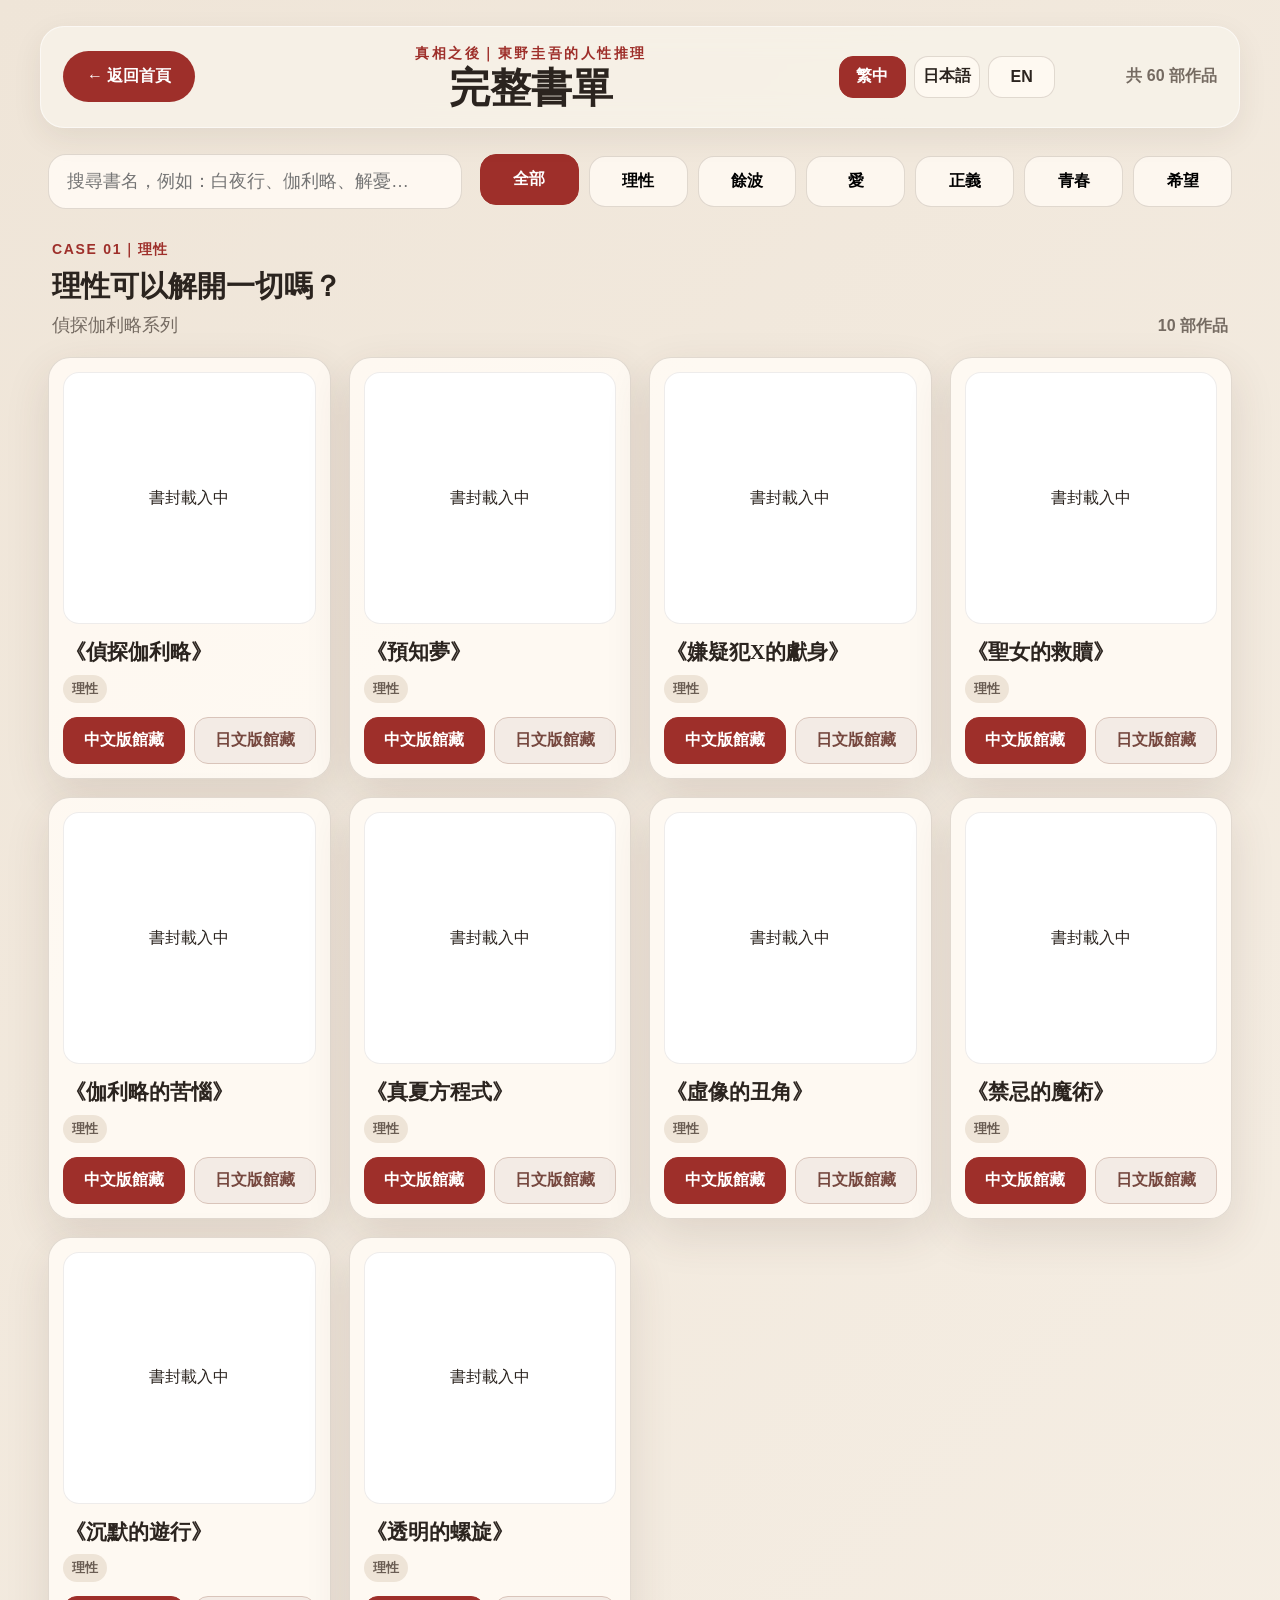
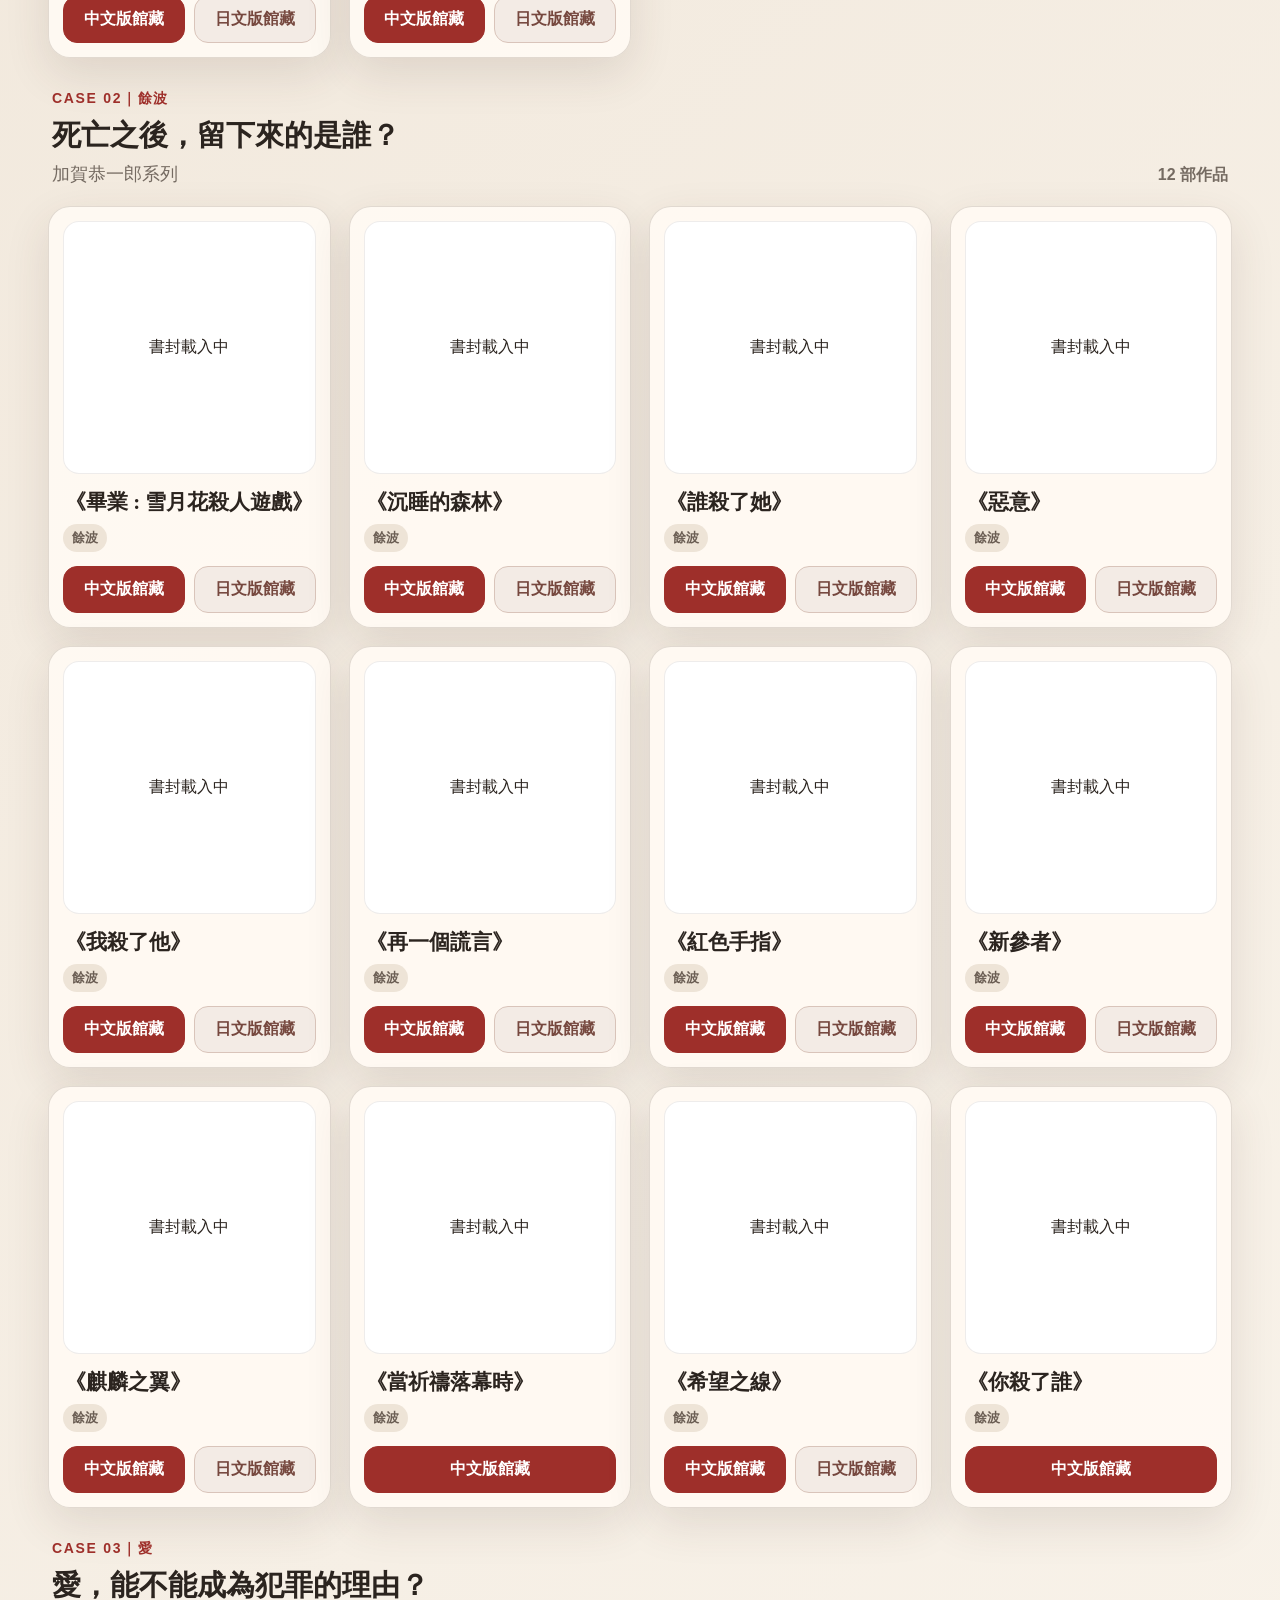
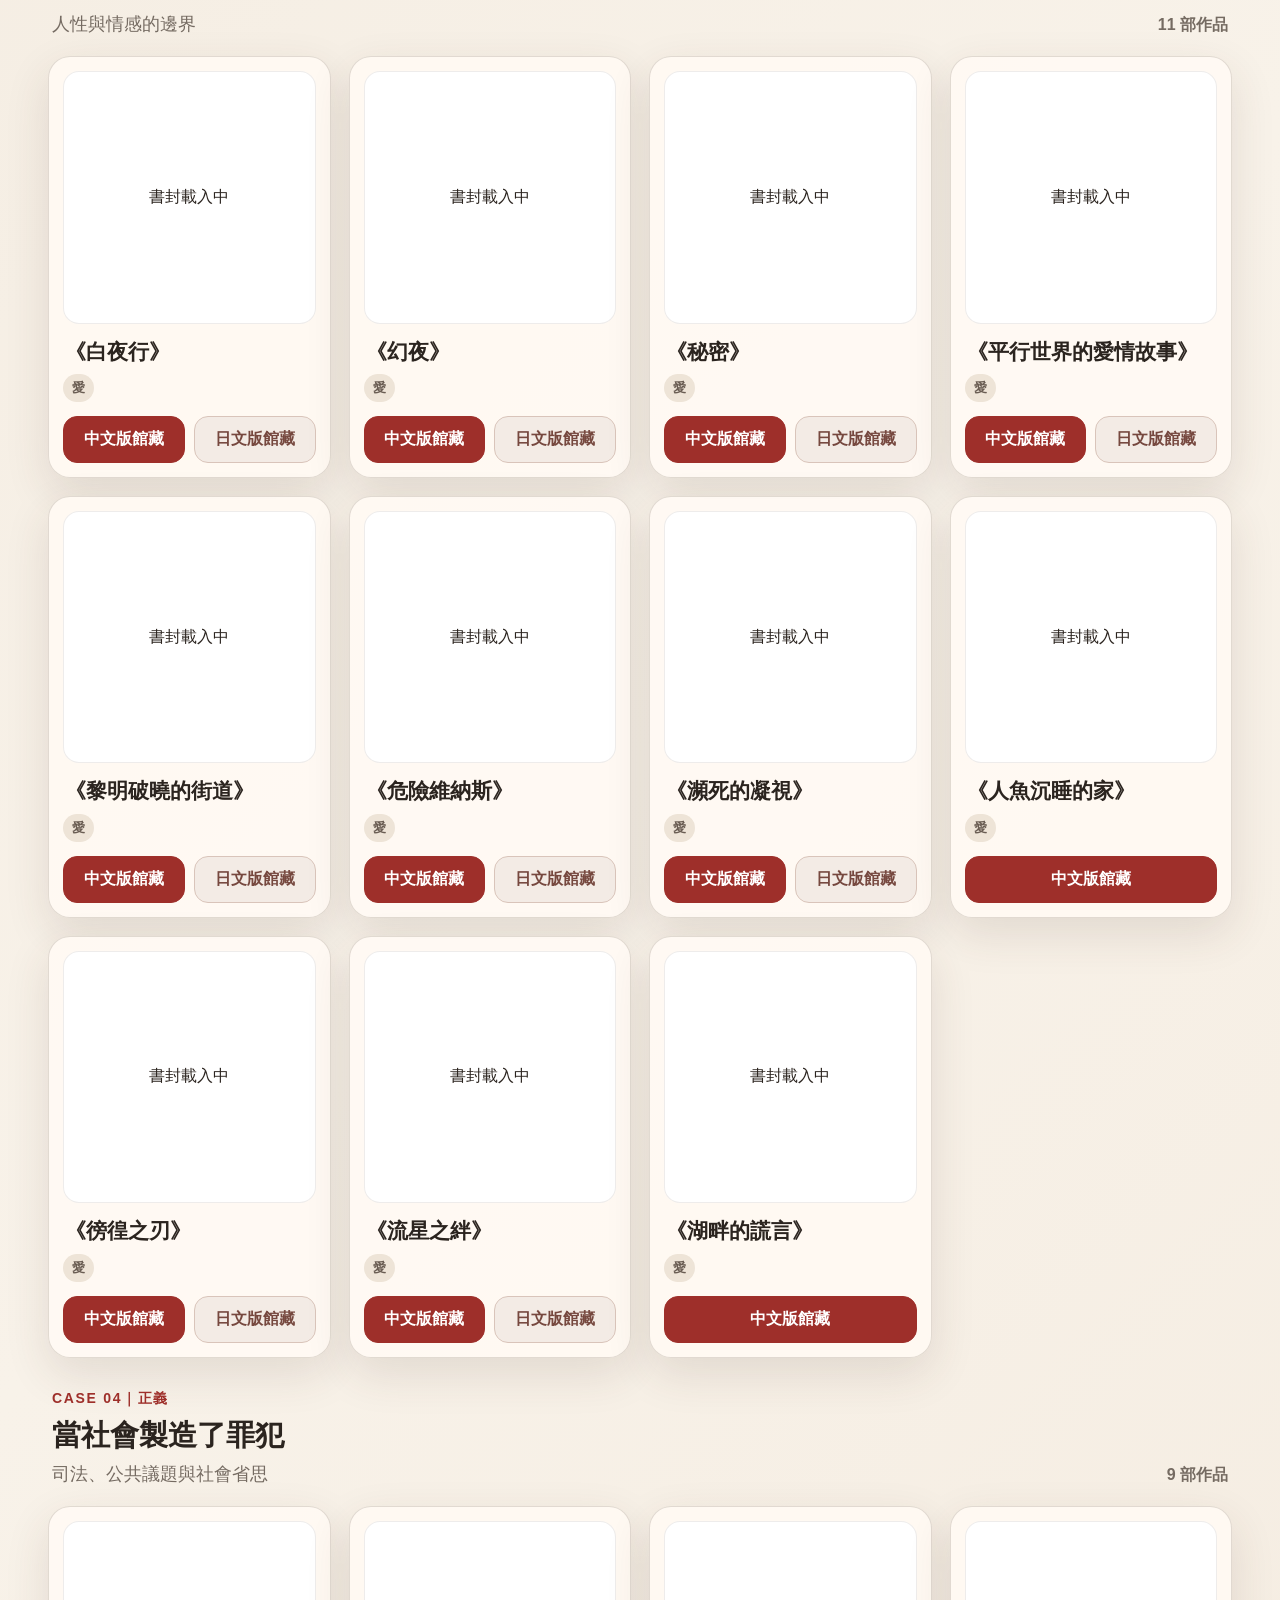
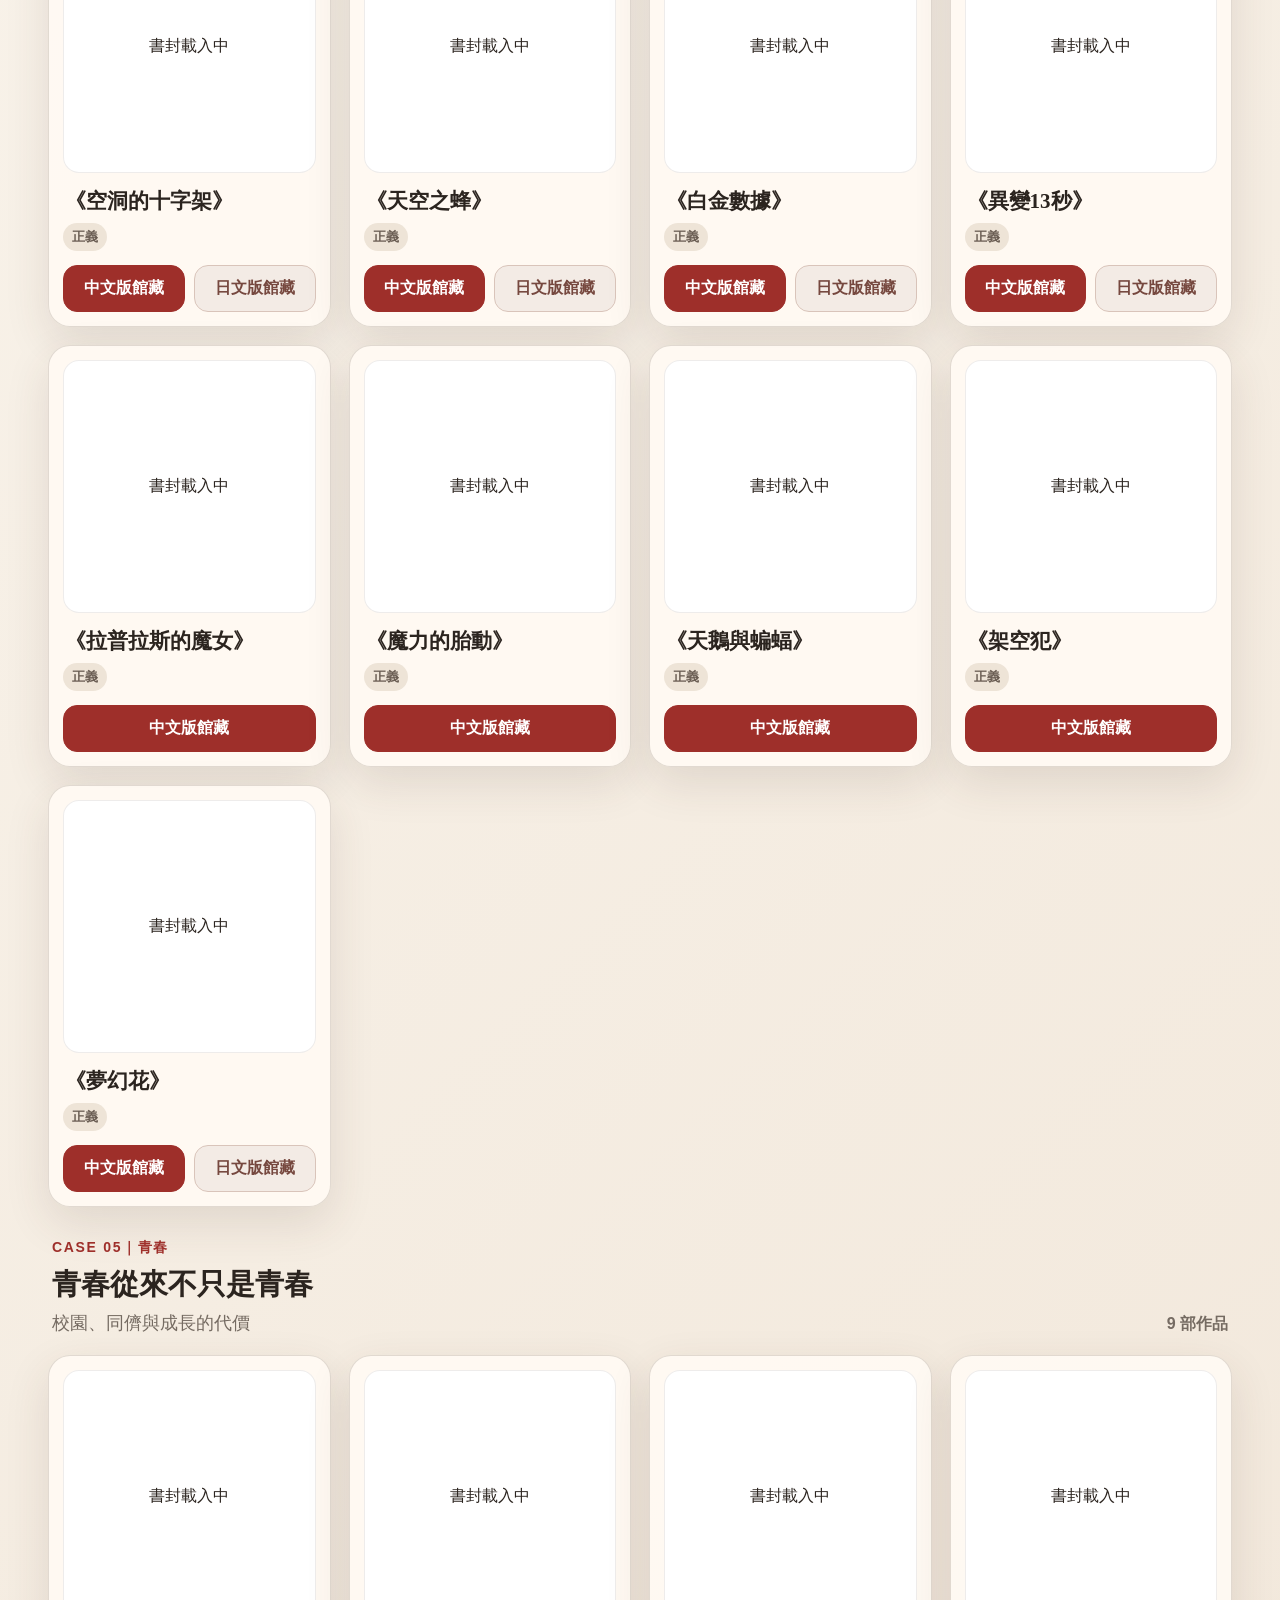
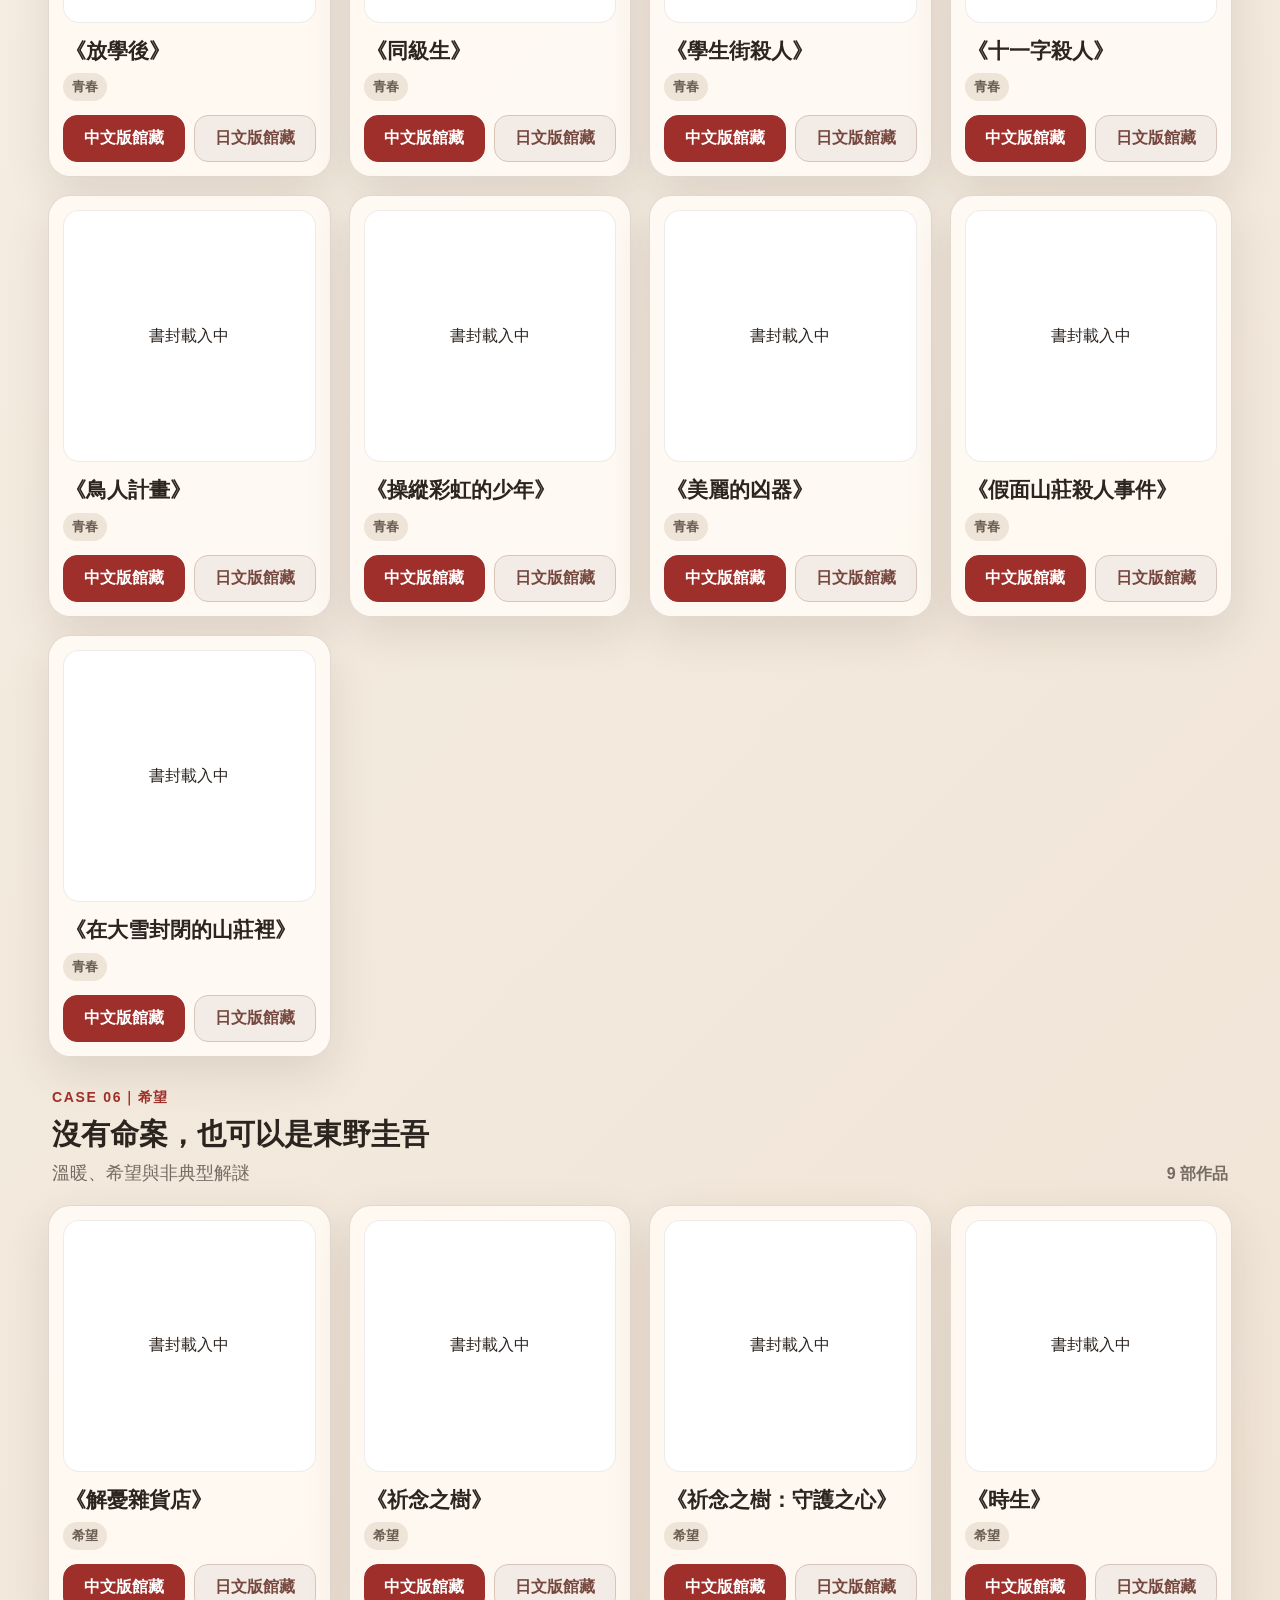
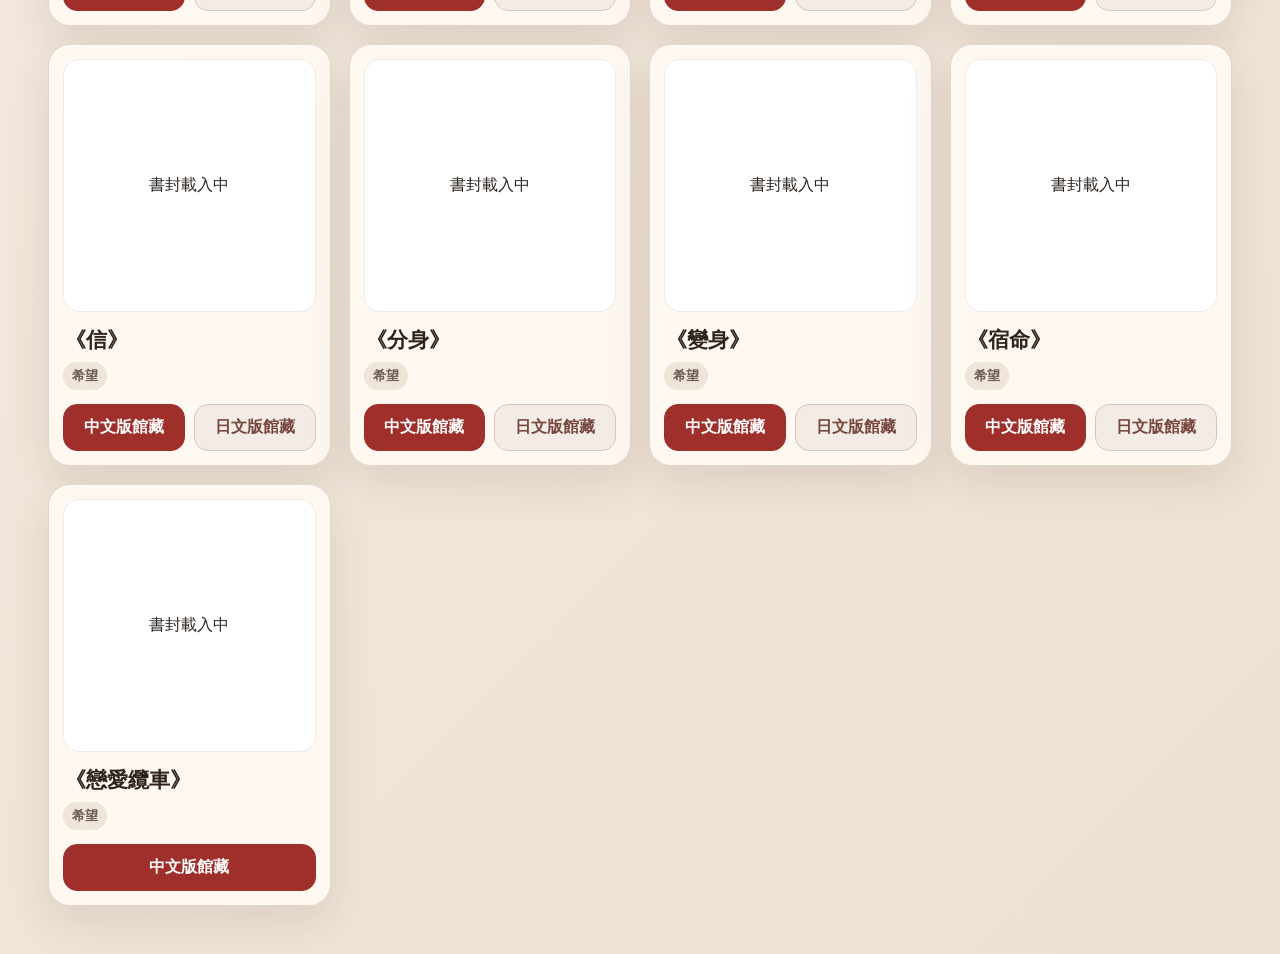
==== commit 9ead31a5: "書單三語言版本 書單三語言版本" ====
--- a/book-list.html
+++ b/book-list.html
@@ -5,6 +5,7 @@
 <meta name="viewport" content="width=device-width,initial-scale=1">
 <title>完整書單｜真相之後</title>
 <style>
+
 :root{
   --ink:#2b241f;--muted:#756b62;--red:#9e2f2a;
   --line:rgba(92,73,59,.18);--shadow:0 16px 45px rgba(72,52,38,.12)
@@ -191,52 +192,109 @@
   .qr-box{grid-template-columns:1fr}
   .book-actions.two{grid-template-columns:1fr}
 }
+
+
+/* ===== 三語切換 ===== */
+.topbar{position:sticky}
+.language-switcher{
+  display:grid;
+  grid-template-columns:repeat(3,1fr);
+  gap:8px;
+  width:216px;
+  flex:0 0 216px;
+}
+.lang-btn{
+  border:1px solid var(--line);
+  background:rgba(255,250,243,.86);
+  border-radius:14px;
+  height:42px;
+  padding:0 8px;
+  cursor:pointer;
+  display:flex;
+  align-items:center;
+  justify-content:center;
+  white-space:nowrap;
+  color:var(--ink);
+  font-weight:800;
+}
+.lang-btn.active{
+  background:var(--red);
+  border-color:var(--red);
+  color:#fff;
+}
+.back-btn{white-space:nowrap}
+.topbar-left,.topbar-right{
+  display:flex;align-items:center;gap:12px;
+}
+.topbar-left{min-width:160px}
+.topbar-right{min-width:378px;justify-content:flex-end}
+html[lang="en"] .brand h1{font-family:Georgia,"Times New Roman",serif}
+html[lang="ja"] .brand h1{font-family:"Noto Serif JP","Yu Mincho","Hiragino Mincho ProN",serif}
+html[lang="en"] .book h3{font-family:Georgia,"Times New Roman",serif}
+html[lang="ja"] .book h3{font-family:"Noto Serif JP","Yu Mincho","Hiragino Mincho ProN",serif}
+@media(max-width:1100px){
+  .topbar{flex-wrap:wrap}
+  .brand{order:1;flex:1 1 100%}
+  .topbar-left{order:2}
+  .topbar-right{order:3;min-width:0;flex:1;justify-content:flex-end}
+}
+@media(max-width:760px){
+  .topbar{align-items:stretch}
+  .topbar-left,.topbar-right{width:100%;min-width:0}
+  .topbar-left{order:2}
+  .topbar-right{order:3;display:grid;grid-template-columns:1fr;gap:10px}
+  .language-switcher{width:100%}
+  .back-btn{width:100%}
+}
+
 </style>
 <script src="./js/common.js"></script>
 </head>
 <body>
 <div class="page">
 <header class="topbar">
-  <button class="back-btn" id="backBtn">← 返回首頁</button>
+  <div class="topbar-left">
+    <button class="back-btn" id="backBtn">← 返回首頁</button>
+  </div>
+
   <div class="brand">
-    <div class="eyebrow">真相之後｜東野圭吾的人性推理</div>
-    <h1>完整書單</h1>
+    <div class="eyebrow" id="brandEyebrow"></div>
+    <h1 id="brandTitle"></h1>
   </div>
-  <div class="count">共 <span id="totalCount">60</span> 部作品</div>
+
+  <div class="topbar-right">
+    <div class="language-switcher" aria-label="Language">
+      <button class="lang-btn" type="button" data-lang="zh-Hant">繁中</button>
+      <button class="lang-btn" type="button" data-lang="ja">日本語</button>
+      <button class="lang-btn" type="button" data-lang="en">EN</button>
+    </div>
+    <div class="count" id="countWrap"></div>
+  </div>
 </header>
 
 <div class="controls">
-  <input id="search" class="search" type="search"
-         placeholder="搜尋書名，例如：白夜行、伽利略、解憂…" autocomplete="off">
-  <div class="filters">
-    <button class="filter active" data-filter="all">全部</button>
-    <button class="filter" data-filter="理性">理性</button>
-    <button class="filter" data-filter="餘波">餘波</button>
-    <button class="filter" data-filter="愛">愛</button>
-    <button class="filter" data-filter="正義">正義</button>
-    <button class="filter" data-filter="青春">青春</button>
-    <button class="filter" data-filter="希望">希望</button>
-  </div>
+  <input id="search" class="search" type="search" autocomplete="off">
+  <div class="filters" id="filters"></div>
 </div>
 
 <main id="content"></main>
-<div id="empty" class="empty">找不到符合條件的作品。</div>
+<div id="empty" class="empty"></div>
 </div>
 
 <div id="modal" class="modal">
   <div class="modal-card">
     <div class="modal-top">
       <div>
-        <div class="case-label" id="modalEdition">政大圖書館館藏</div>
+        <div class="case-label" id="modalEdition"></div>
         <h2 id="modalTitle"></h2>
       </div>
-      <button class="close" id="modalCloseBtn">關閉 ×</button>
+      <button class="close" id="modalCloseBtn"></button>
     </div>
     <div class="qr-box">
-      <img id="qrImage" alt="館藏 QR Code">
+      <img id="qrImage" alt="Catalog QR Code">
       <div class="qr-copy">
-        <h3>使用手機掃描查看館藏</h3>
-        <p>請用手機掃瞄 QR Code，以開啟政大圖書館 Primo 館藏紀錄頁面。</p>
+        <h3 id="scanTitle"></h3>
+        <p id="scanBody"></p>
         <div id="catalogUrl" class="url"></div>
       </div>
     </div>
@@ -244,110 +302,172 @@
 </div>
 
 <script>
-const sections = [{"key": "reason", "case": "CASE 01｜理性", "title": "理性可以解開一切嗎？", "subtitle": "偵探伽利略系列", "label": "理性", "books": [{"title": "偵探伽利略", "img": "https://dhl.lib.nccu.edu.tw/var/file/1/1001/img/68/392122240.webp", "catalogZh": "https://nccu.primo.exlibrisgroup.com/permalink/886NCCU_INST/10847of/alma991021451180705721", "labelZh": "偵探伽利略", "catalogJp": "https://nccu.primo.exlibrisgroup.com/permalink/886NCCU_INST/18n1a3l/alma991013926969705721", "labelJp": "探偵ガリレオ", "section": "理性", "qrZh": "qr/s01_b01_zh.png", "qrJp": "qr/s01_b01_jp.png", "status": ""}, {"title": "預知夢", "img": "https://dhl.lib.nccu.edu.tw/var/file/1/1001/img/68/812305589.webp", "catalogZh": "https://nccu.primo.exlibrisgroup.com/permalink/886NCCU_INST/10847of/alma991021084596705721", "labelZh": "預知夢", "catalogJp": "https://nccu.primo.exlibrisgroup.com/permalink/886NCCU_INST/18n1a3l/alma991013925299705721", "labelJp": "予知夢", "section": "理性", "qrZh": "qr/s01_b02_zh.png", "qrJp": "qr/s01_b02_jp.png", "status": ""}, {"title": "嫌疑犯X的獻身", "img": "https://dhl.lib.nccu.edu.tw/var/file/1/1001/img/68/688554237.webp", "catalogZh": "https://nccu.primo.exlibrisgroup.com/permalink/886NCCU_INST/10847of/alma991021451180605721", "labelZh": "嫌疑犯X的獻身", "catalogJp": "https://nccu.primo.exlibrisgroup.com/permalink/886NCCU_INST/18n1a3l/alma991013926669705721", "labelJp": "容疑者Xの献身", "section": "理性", "qrZh": "qr/s01_b03_zh.png", "qrJp": "qr/s01_b03_jp.png", "status": ""}, {"title": "聖女的救贖", "img": "https://dhl.lib.nccu.edu.tw/var/file/1/1001/img/68/905321415.webp", "catalogZh": "https://nccu.primo.exlibrisgroup.com/permalink/886NCCU_INST/10847of/alma991021451180305721", "labelZh": "聖女的救贖", "catalogJp": "https://nccu.primo.exlibrisgroup.com/permalink/886NCCU_INST/18n1a3l/alma991019967239705721", "labelJp": "聖女の救済", "section": "理性", "qrZh": "qr/s01_b04_zh.png", "qrJp": "qr/s01_b04_jp.png", "status": ""}, {"title": "伽利略的苦惱", "img": "https://dhl.lib.nccu.edu.tw/var/file/1/1001/img/68/401060779.webp", "catalogZh": "https://nccu.primo.exlibrisgroup.com/permalink/886NCCU_INST/10847of/alma991021451180405721", "labelZh": "伽利略的苦惱", "catalogJp": "https://nccu.primo.exlibrisgroup.com/permalink/886NCCU_INST/18n1a3l/alma991019967149705721", "labelJp": "ガリレオの苦悩", "section": "理性", "qrZh": "qr/s01_b05_zh.png", "qrJp": "qr/s01_b05_jp.png", "status": ""}, {"title": "真夏方程式", "img": "https://dhl.lib.nccu.edu.tw/var/file/1/1001/img/68/114799452.webp", "catalogZh": "https://nccu.primo.exlibrisgroup.com/permalink/886NCCU_INST/10847of/alma991011159649705721", "labelZh": "真夏方程式", "catalogJp": "https://nccu.primo.exlibrisgroup.com/permalink/886NCCU_INST/18n1a3l/alma991013927889705721", "labelJp": "真夏の方程式", "section": "理性", "qrZh": "qr/s01_b06_zh.png", "qrJp": "qr/s01_b06_jp.png", "status": ""}, {"title": "虛像的丑角", "img": "https://dhl.lib.nccu.edu.tw/var/file/1/1001/img/68/273947317.webp", "catalogZh": "https://nccu.primo.exlibrisgroup.com/permalink/886NCCU_INST/10847of/alma991002362589705721", "labelZh": "虛像的丑角", "catalogJp": "https://nccu.primo.exlibrisgroup.com/permalink/886NCCU_INST/18n1a3l/alma991013928699705721", "labelJp": "虚像の道化師", "section": "理性", "qrZh": "qr/s01_b07_zh.png", "qrJp": "qr/s01_b07_jp.png", "status": ""}, {"title": "禁忌的魔術", "img": "https://dhl.lib.nccu.edu.tw/var/file/1/1001/img/68/431916123.webp", "catalogZh": "https://nccu.primo.exlibrisgroup.com/permalink/886NCCU_INST/10847of/alma991004709399705721", "labelZh": "禁忌的魔術", "catalogJp": "https://nccu.primo.exlibrisgroup.com/permalink/886NCCU_INST/18n1a3l/alma991013927999705721", "labelJp": "禁断の魔術", "section": "理性", "qrZh": "qr/s01_b08_zh.png", "qrJp": "qr/s01_b08_jp.png", "status": ""}, {"title": "沉默的遊行", "img": "https://dhl.lib.nccu.edu.tw/var/file/1/1001/img/68/479416368.webp", "catalogZh": "https://nccu.primo.exlibrisgroup.com/permalink/886NCCU_INST/10847of/alma991021192171805721", "labelZh": "沉默的遊行", "catalogJp": "https://nccu.primo.exlibrisgroup.com/permalink/886NCCU_INST/18n1a3l/alma991006198019705721", "labelJp": "沈黙のパレード", "section": "理性", "qrZh": "qr/s01_b09_zh.png", "qrJp": "qr/s01_b09_jp.png", "status": ""}, {"title": "透明的螺旋", "img": "https://dhl.lib.nccu.edu.tw/var/file/1/1001/img/68/351987898.webp", "catalogZh": "https://nccu.primo.exlibrisgroup.com/permalink/886NCCU_INST/10847of/alma991021279066005721", "labelZh": "透明的螺旋", "catalogJp": "https://nccu.primo.exlibrisgroup.com/permalink/886NCCU_INST/1fo7ms3/alma991021599548705721", "labelJp": "透明な螺旋", "section": "理性", "qrZh": "qr/s01_b10_zh.png", "qrJp": "qr/s01_b10_jp.png", "status": ""}]}, {"key": "after", "case": "CASE 02｜餘波", "title": "死亡之後，留下來的是誰？", "subtitle": "加賀恭一郎系列", "label": "餘波", "books": [{"title": "畢業 : 雪月花殺人遊戲", "img": "https://dhl.lib.nccu.edu.tw/var/file/1/1001/img/68/100057858.webp", "catalogZh": "https://nccu.primo.exlibrisgroup.com/permalink/886NCCU_INST/10847of/alma991006991519705721", "labelZh": "畢業 : 雪月花殺人遊戲", "catalogJp": "https://nccu.primo.exlibrisgroup.com/permalink/886NCCU_INST/18n1a3l/alma991003207019705721", "labelJp": "卒業", "section": "餘波", "qrZh": "qr/s02_b01_zh.png", "qrJp": "qr/s02_b01_jp.png", "status": ""}, {"title": "沉睡的森林", "img": "https://dhl.lib.nccu.edu.tw/var/file/1/1001/img/68/238072988.webp", "catalogZh": "https://nccu.primo.exlibrisgroup.com/permalink/886NCCU_INST/10847of/alma991006991469705721", "labelZh": "沉睡的森林", "catalogJp": "https://nccu.primo.exlibrisgroup.com/permalink/886NCCU_INST/18n1a3l/alma991003207019705721", "labelJp": "眠りの森", "section": "餘波", "qrZh": "qr/s02_b02_zh.png", "qrJp": "qr/s02_b02_jp.png", "status": ""}, {"title": "誰殺了她", "img": "https://dhl.lib.nccu.edu.tw/var/file/1/1001/img/68/700534163.webp", "catalogZh": "https://nccu.primo.exlibrisgroup.com/permalink/886NCCU_INST/10847of/alma991011827259705721", "labelZh": "誰殺了她", "catalogJp": "https://nccu.primo.exlibrisgroup.com/permalink/886NCCU_INST/18n1a3l/alma991013924399705721", "labelJp": "どちらかが彼女を殺した", "section": "餘波", "qrZh": "qr/s02_b03_zh.png", "qrJp": "qr/s02_b03_jp.png", "status": ""}, {"title": "惡意", "img": "https://dhl.lib.nccu.edu.tw/var/file/1/1001/img/68/257351431.webp", "catalogZh": "https://nccu.primo.exlibrisgroup.com/permalink/886NCCU_INST/10847of/alma991021827766005721", "labelZh": "惡意", "catalogJp": "https://nccu.primo.exlibrisgroup.com/permalink/886NCCU_INST/18n1a3l/alma991013926869705721", "labelJp": "悪意", "section": "餘波", "qrZh": "qr/s02_b04_zh.png", "qrJp": "qr/s02_b04_jp.png", "status": ""}, {"title": "我殺了他", "img": "https://dhl.lib.nccu.edu.tw/var/file/1/1001/img/68/191817379.webp", "catalogZh": "https://nccu.primo.exlibrisgroup.com/permalink/886NCCU_INST/10847of/alma991013746999705721", "labelZh": "我殺了他", "catalogJp": "https://nccu.primo.exlibrisgroup.com/permalink/886NCCU_INST/18n1a3l/alma991013928119705721", "labelJp": "私が彼を殺した", "section": "餘波", "qrZh": "qr/s02_b05_zh.png", "qrJp": "qr/s02_b05_jp.png", "status": ""}, {"title": "再一個謊言", "img": "https://dhl.lib.nccu.edu.tw/var/file/1/1001/img/68/333302752.webp", "catalogZh": "https://nccu.primo.exlibrisgroup.com/permalink/886NCCU_INST/10847of/alma991015794049705721", "labelZh": "再一個謊言", "catalogJp": "https://nccu.primo.exlibrisgroup.com/permalink/886NCCU_INST/18n1a3l/alma991013926109705721", "labelJp": "嘘をもうひとつだけ", "section": "餘波", "qrZh": "qr/s02_b06_zh.png", "qrJp": "qr/s02_b06_jp.png", "status": ""}, {"title": "紅色手指", "img": "https://dhl.lib.nccu.edu.tw/var/file/1/1001/img/68/393866576.webp", "catalogZh": "https://nccu.primo.exlibrisgroup.com/permalink/886NCCU_INST/10847of/alma991006872299705721", "labelZh": "紅色手指", "catalogJp": "https://nccu.primo.exlibrisgroup.com/permalink/886NCCU_INST/18n1a3l/alma991001194679705721", "labelJp": "赤い指", "section": "餘波", "qrZh": "qr/s02_b07_zh.png", "qrJp": "qr/s02_b07_jp.png", "status": ""}, {"title": "新參者", "img": "https://dhl.lib.nccu.edu.tw/var/file/1/1001/img/68/768659278.webp", "catalogZh": "https://nccu.primo.exlibrisgroup.com/permalink/886NCCU_INST/10847of/alma991010700549705721", "labelZh": "新參者", "catalogJp": "https://nccu.primo.exlibrisgroup.com/permalink/886NCCU_INST/18n1a3l/alma991001193259705721", "labelJp": "新参者", "section": "餘波", "qrZh": "qr/s02_b08_zh.png", "qrJp": "qr/s02_b08_jp.png", "status": ""}, {"title": "麒麟之翼", "img": "https://dhl.lib.nccu.edu.tw/var/file/1/1001/img/68/282897362.webp", "catalogZh": "https://nccu.primo.exlibrisgroup.com/permalink/886NCCU_INST/10847of/alma991012293809705721", "labelZh": "麒麟之翼", "catalogJp": "https://nccu.primo.exlibrisgroup.com/permalink/886NCCU_INST/18n1a3l/alma991013929049705721", "labelJp": "麒麟の翼", "section": "餘波", "qrZh": "qr/s02_b09_zh.png", "qrJp": "qr/s02_b09_jp.png", "status": ""}, {"title": "當祈禱落幕時", "img": "https://dhl.lib.nccu.edu.tw/var/file/1/1001/img/68/918848853.webp", "catalogZh": "https://nccu.primo.exlibrisgroup.com/permalink/886NCCU_INST/10847of/alma991002487269705721", "labelZh": "當祈禱落幕時", "catalogJp": "", "labelJp": "", "section": "餘波", "qrZh": "qr/s02_b10_zh.png", "qrJp": "", "status": ""}, {"title": "希望之線", "img": "https://dhl.lib.nccu.edu.tw/var/file/1/1001/img/68/806963217.webp", "catalogZh": "https://nccu.primo.exlibrisgroup.com/permalink/886NCCU_INST/10847of/alma991021094298605721", "labelZh": "希望之線", "catalogJp": "https://nccu.primo.exlibrisgroup.com/permalink/886NCCU_INST/18n1a3l/alma991021242763205721", "labelJp": "希望の糸", "section": "餘波", "qrZh": "qr/s02_b11_zh.png", "qrJp": "qr/s02_b11_jp.png", "status": ""}, {"title": "你殺了誰", "img": "https://dhl.lib.nccu.edu.tw/var/file/1/1001/img/68/501764975.webp", "catalogZh": "https://nccu.primo.exlibrisgroup.com/permalink/886NCCU_INST/10847of/alma991021583483105721", "labelZh": "你殺了誰", "catalogJp": "", "labelJp": "", "section": "餘波", "qrZh": "qr/s02_b12_zh.png", "qrJp": "", "status": ""}]}, {"key": "love", "case": "CASE 03｜愛", "title": "愛，能不能成為犯罪的理由？", "subtitle": "人性與情感的邊界", "label": "愛", "books": [{"title": "白夜行", "img": "https://dhl.lib.nccu.edu.tw/var/file/1/1001/img/68/463386440.webp", "catalogZh": "https://nccu.primo.exlibrisgroup.com/permalink/886NCCU_INST/10847of/alma991013650489705721", "labelZh": "白夜行", "catalogJp": "https://nccu.primo.exlibrisgroup.com/permalink/886NCCU_INST/18n1a3l/alma991013927809705721", "labelJp": "白夜行", "section": "愛", "qrZh": "qr/s03_b01_zh.png", "qrJp": "qr/s03_b01_jp.png", "status": ""}, {"title": "幻夜", "img": "https://dhl.lib.nccu.edu.tw/var/file/1/1001/img/68/720772041.webp", "catalogZh": "https://nccu.primo.exlibrisgroup.com/permalink/886NCCU_INST/10847of/alma991019733539705721", "labelZh": "幻夜", "catalogJp": "https://nccu.primo.exlibrisgroup.com/permalink/886NCCU_INST/18n1a3l/alma991012706259705721", "labelJp": "幻夜", "section": "愛", "qrZh": "qr/s03_b02_zh.png", "qrJp": "qr/s03_b02_jp.png", "status": ""}, {"title": "秘密", "img": "https://dhl.lib.nccu.edu.tw/var/file/1/1001/img/68/139810838.webp", "catalogZh": "https://nccu.primo.exlibrisgroup.com/permalink/886NCCU_INST/10847of/alma991003202629705721", "labelZh": "秘密", "catalogJp": "https://nccu.primo.exlibrisgroup.com/permalink/886NCCU_INST/18n1a3l/alma991013636179705721", "labelJp": "秘密", "section": "愛", "qrZh": "qr/s03_b03_zh.png", "qrJp": "qr/s03_b03_jp.png", "status": ""}, {"title": "平行世界的愛情故事", "img": "https://dhl.lib.nccu.edu.tw/var/file/1/1001/img/68/294777055.webp", "catalogZh": "https://nccu.primo.exlibrisgroup.com/permalink/886NCCU_INST/10847of/alma991020494499705721", "labelZh": "平行世界的愛情故事", "catalogJp": "https://nccu.primo.exlibrisgroup.com/permalink/886NCCU_INST/18n1a3l/alma991013925039705721", "labelJp": "パラレルワールド.ラブストーリー", "section": "愛", "qrZh": "qr/s03_b04_zh.png", "qrJp": "qr/s03_b04_jp.png", "status": ""}, {"title": "黎明破曉的街道", "img": "https://dhl.lib.nccu.edu.tw/var/file/1/1001/img/68/861163126.webp", "catalogZh": "https://nccu.primo.exlibrisgroup.com/permalink/886NCCU_INST/10847of/alma991007156419705721", "labelZh": "黎明破曉的街道", "catalogJp": "https://nccu.primo.exlibrisgroup.com/permalink/886NCCU_INST/18n1a3l/alma991013926349705721", "labelJp": "夜明けの街で", "section": "愛", "qrZh": "qr/s03_b05_zh.png", "qrJp": "qr/s03_b05_jp.png", "status": ""}, {"title": "危險維納斯", "img": "https://dhl.lib.nccu.edu.tw/var/file/1/1001/img/68/310355683.webp", "catalogZh": "https://nccu.primo.exlibrisgroup.com/permalink/886NCCU_INST/10847of/alma991005766859705721", "labelZh": "危險維納斯", "catalogJp": "https://nccu.primo.exlibrisgroup.com/permalink/886NCCU_INST/muf5u7/alma991021065181105721", "labelJp": "危険なビーナス", "section": "愛", "qrZh": "qr/s03_b06_zh.png", "qrJp": "qr/s03_b06_jp.png", "status": ""}, {"title": "瀕死的凝視", "img": "https://dhl.lib.nccu.edu.tw/var/file/1/1001/img/68/874068235.webp", "catalogZh": "https://nccu.primo.exlibrisgroup.com/permalink/886NCCU_INST/10847of/alma991021737844805721", "labelZh": "瀕死的凝視", "catalogJp": "https://nccu.primo.exlibrisgroup.com/permalink/886NCCU_INST/18n1a3l/alma991013924909705721", "labelJp": "ダイイング.アイ", "section": "愛", "qrZh": "qr/s03_b07_zh.png", "qrJp": "qr/s03_b07_jp.png", "status": ""}, {"title": "人魚沉睡的家", "img": "https://dhl.lib.nccu.edu.tw/var/file/1/1001/img/68/214019083.webp", "catalogZh": "https://nccu.primo.exlibrisgroup.com/permalink/886NCCU_INST/10847of/alma991001240689705721", "labelZh": "人魚沉睡的家", "catalogJp": "", "labelJp": "", "section": "愛", "qrZh": "qr/s03_b08_zh.png", "qrJp": "", "status": ""}, {"title": "徬徨之刃", "img": "https://dhl.lib.nccu.edu.tw/var/file/1/1001/img/68/748730942.webp", "catalogZh": "https://nccu.primo.exlibrisgroup.com/permalink/886NCCU_INST/10847of/alma991014915419705721", "labelZh": "徬徨之刃", "catalogJp": "https://nccu.primo.exlibrisgroup.com/permalink/886NCCU_INST/18n1a3l/alma991019967099705721", "labelJp": "さまよう刃", "section": "愛", "qrZh": "qr/s03_b09_zh.png", "qrJp": "qr/s03_b09_jp.png", "status": ""}, {"title": "流星之絆", "img": "https://dhl.lib.nccu.edu.tw/var/file/1/1001/img/68/886055477.webp", "catalogZh": "https://nccu.primo.exlibrisgroup.com/permalink/886NCCU_INST/muf5u7/alma991003400579705721", "labelZh": "流星之絆", "catalogJp": "https://nccu.primo.exlibrisgroup.com/permalink/886NCCU_INST/18n1a3l/alma991019967199705721", "labelJp": "流星の絆", "section": "愛", "qrZh": "qr/s03_b10_zh.png", "qrJp": "qr/s03_b10_jp.png", "status": ""}, {"title": "湖畔的謊言", "img": "https://dhl.lib.nccu.edu.tw/var/file/1/1001/img/68/733190767.webp", "catalogZh": "https://nccu.primo.exlibrisgroup.com/permalink/886NCCU_INST/muf5u7/alma991021854814605721", "labelZh": "湖畔的謊言", "catalogJp": "", "labelJp": "", "section": "愛", "qrZh": "qr/s03_b11_zh.png", "qrJp": "", "status": ""}]}, {"key": "justice", "case": "CASE 04｜正義", "title": "當社會製造了罪犯", "subtitle": "司法、公共議題與社會省思", "label": "正義", "books": [{"title": "空洞的十字架", "img": "https://dhl.lib.nccu.edu.tw/var/file/1/1001/img/68/595646608.webp", "catalogZh": "https://nccu.primo.exlibrisgroup.com/permalink/886NCCU_INST/10847of/alma991017375569705721", "labelZh": "空洞的十字架", "catalogJp": "https://nccu.primo.exlibrisgroup.com/permalink/886NCCU_INST/18n1a3l/alma991002553019705721", "labelJp": "虚ろな十字架", "section": "正義", "qrZh": "qr/s04_b01_zh.png", "qrJp": "qr/s04_b01_jp.png", "status": ""}, {"title": "天空之蜂", "img": "https://dhl.lib.nccu.edu.tw/var/file/1/1001/img/68/346067591.webp", "catalogZh": "https://nccu.primo.exlibrisgroup.com/permalink/886NCCU_INST/10847of/alma991013004419705721", "labelZh": "天空之蜂", "catalogJp": "https://nccu.primo.exlibrisgroup.com/permalink/886NCCU_INST/18n1a3l/alma991013926609705721", "labelJp": "天空の蜂", "section": "正義", "qrZh": "qr/s04_b02_zh.png", "qrJp": "qr/s04_b02_jp.png", "status": ""}, {"title": "白金數據", "img": "https://dhl.lib.nccu.edu.tw/var/file/1/1001/img/68/197386334.webp", "catalogZh": "https://nccu.primo.exlibrisgroup.com/permalink/886NCCU_INST/10847of/alma991002682659705721", "labelZh": "白金數據", "catalogJp": "https://nccu.primo.exlibrisgroup.com/permalink/886NCCU_INST/18n1a3l/alma991013925199705721", "labelJp": "プラチナデータ", "section": "正義", "qrZh": "qr/s04_b03_zh.png", "qrJp": "qr/s04_b03_jp.png", "status": ""}, {"title": "異變13秒", "img": "https://dhl.lib.nccu.edu.tw/var/file/1/1001/img/68/106006370.webp", "catalogZh": "https://nccu.primo.exlibrisgroup.com/permalink/886NCCU_INST/10847of/alma991005501129705721", "labelZh": "異變13秒", "catalogJp": "https://nccu.primo.exlibrisgroup.com/permalink/886NCCU_INST/18n1a3l/alma991001192389705721", "labelJp": "パラドックス13", "section": "正義", "qrZh": "qr/s04_b04_zh.png", "qrJp": "qr/s04_b04_jp.png", "status": ""}, {"title": "拉普拉斯的魔女", "img": "https://dhl.lib.nccu.edu.tw/var/file/1/1001/img/68/389585967.webp", "catalogZh": "https://nccu.primo.exlibrisgroup.com/permalink/886NCCU_INST/10847of/alma991020724719705721", "labelZh": "拉普拉斯的魔女", "catalogJp": "", "labelJp": "", "section": "正義", "qrZh": "qr/s04_b05_zh.png", "qrJp": "", "status": ""}, {"title": "魔力的胎動", "img": "https://dhl.lib.nccu.edu.tw/var/file/1/1001/img/68/473945786.webp", "catalogZh": "https://nccu.primo.exlibrisgroup.com/permalink/886NCCU_INST/10847of/alma991021190573805721", "labelZh": "魔力的胎動", "catalogJp": "", "labelJp": "", "section": "正義", "qrZh": "qr/s04_b06_zh.png", "qrJp": "", "status": ""}, {"title": "天鵝與蝙蝠", "img": "https://dhl.lib.nccu.edu.tw/var/file/1/1001/img/68/851160928.webp", "catalogZh": "https://nccu.primo.exlibrisgroup.com/permalink/886NCCU_INST/10847of/alma991021207478805721", "labelZh": "天鵝與蝙蝠", "catalogJp": "", "labelJp": "", "section": "正義", "qrZh": "qr/s04_b07_zh.png", "qrJp": "", "status": ""}, {"title": "架空犯", "img": "https://dhl.lib.nccu.edu.tw/var/file/1/1001/img/68/714461073.webp", "catalogZh": "https://nccu.primo.exlibrisgroup.com/permalink/886NCCU_INST/10847of/alma991021725039205721", "labelZh": "架空犯", "catalogJp": "", "labelJp": "", "section": "正義", "qrZh": "qr/s04_b08_zh.png", "qrJp": "", "status": ""}, {"title": "夢幻花", "img": "https://dhl.lib.nccu.edu.tw/var/file/1/1001/img/68/470684308.webp", "catalogZh": "https://nccu.primo.exlibrisgroup.com/permalink/886NCCU_INST/10847of/alma991015784079705721", "labelZh": "夢幻花", "catalogJp": "https://nccu.primo.exlibrisgroup.com/permalink/886NCCU_INST/18n1a3l/alma991013926489705721", "labelJp": "夢幻花", "section": "正義", "qrZh": "qr/s04_b09_zh.png", "qrJp": "qr/s04_b09_jp.png", "status": ""}]}, {"key": "youth", "case": "CASE 05｜青春", "title": "青春從來不只是青春", "subtitle": "校園、同儕與成長的代價", "label": "青春", "books": [{"title": "放學後", "img": "https://dhl.lib.nccu.edu.tw/var/file/1/1001/img/68/506129928.png", "catalogZh": "https://nccu.primo.exlibrisgroup.com/permalink/886NCCU_INST/10847of/alma991003202259705721", "labelZh": "放學後", "catalogJp": "https://nccu.primo.exlibrisgroup.com/permalink/886NCCU_INST/18n1a3l/alma991013927069705721", "labelJp": "放課後", "section": "青春", "qrZh": "qr/s05_b01_zh.png", "qrJp": "qr/s05_b01_jp.png", "status": ""}, {"title": "同級生", "img": "https://dhl.lib.nccu.edu.tw/var/file/1/1001/img/68/848763254.webp", "catalogZh": "https://nccu.primo.exlibrisgroup.com/permalink/886NCCU_INST/10847of/alma991003202459705721", "labelZh": "同級生", "catalogJp": "https://nccu.primo.exlibrisgroup.com/permalink/886NCCU_INST/18n1a3l/alma991013925919705721", "labelJp": "同級生", "section": "青春", "qrZh": "qr/s05_b02_zh.png", "qrJp": "qr/s05_b02_jp.png", "status": ""}, {"title": "學生街殺人", "img": "https://dhl.lib.nccu.edu.tw/var/file/1/1001/img/68/698943469.webp", "catalogZh": "https://nccu.primo.exlibrisgroup.com/permalink/886NCCU_INST/10847of/alma991015393129705721", "labelZh": "學生街殺人", "catalogJp": "https://nccu.primo.exlibrisgroup.com/permalink/886NCCU_INST/muf5u7/alma991013926649705721", "labelJp": "学生街の殺人", "section": "青春", "qrZh": "qr/s05_b03_zh.png", "qrJp": "qr/s05_b03_jp.png", "status": ""}, {"title": "十一字殺人", "img": "https://dhl.lib.nccu.edu.tw/var/file/1/1001/img/68/388647720.webp", "catalogZh": "https://nccu.primo.exlibrisgroup.com/permalink/886NCCU_INST/10847of/alma991016222849705721", "labelZh": "十一字殺人", "catalogJp": "https://nccu.primo.exlibrisgroup.com/permalink/886NCCU_INST/muf5u7/alma991013920869705721", "labelJp": "11文字の殺人", "section": "青春", "qrZh": "qr/s05_b04_zh.png", "qrJp": "qr/s05_b04_jp.png", "status": ""}, {"title": "鳥人計畫", "img": "https://dhl.lib.nccu.edu.tw/var/file/1/1001/img/68/128880885.webp", "catalogZh": "https://nccu.primo.exlibrisgroup.com/permalink/886NCCU_INST/10847of/alma991010434999705721", "labelZh": "鳥人計畫", "catalogJp": "https://nccu.primo.exlibrisgroup.com/permalink/886NCCU_INST/muf5u7/alma991013929009705721", "labelJp": "鳥人計画", "section": "青春", "qrZh": "qr/s05_b05_zh.png", "qrJp": "qr/s05_b05_jp.png", "status": ""}, {"title": "操縱彩虹的少年", "img": "https://dhl.lib.nccu.edu.tw/var/file/1/1001/img/68/701161766.webp", "catalogZh": "https://nccu.primo.exlibrisgroup.com/permalink/886NCCU_INST/10847of/alma991019679069705721", "labelZh": "操縱彩虹的少年", "catalogJp": "https://nccu.primo.exlibrisgroup.com/permalink/886NCCU_INST/muf5u7/alma991013928729705721", "labelJp": "虹を操る少年", "section": "青春", "qrZh": "qr/s05_b06_zh.png", "qrJp": "qr/s05_b06_jp.png", "status": ""}, {"title": "美麗的凶器", "img": "https://dhl.lib.nccu.edu.tw/var/file/1/1001/img/68/605271306.webp", "catalogZh": "https://nccu.primo.exlibrisgroup.com/permalink/886NCCU_INST/10847of/alma991002032889705721", "labelZh": "美麗的凶器", "catalogJp": "https://nccu.primo.exlibrisgroup.com/permalink/886NCCU_INST/muf5u7/alma991013928619705721", "labelJp": "美しき凶器", "section": "青春", "qrZh": "qr/s05_b07_zh.png", "qrJp": "qr/s05_b07_jp.png", "status": ""}, {"title": "假面山莊殺人事件", "img": "https://dhl.lib.nccu.edu.tw/var/file/1/1001/img/68/304533510.webp", "catalogZh": "https://nccu.primo.exlibrisgroup.com/permalink/886NCCU_INST/18n1a3l/alma991013517649705721", "labelZh": "假面山莊殺人事件", "catalogJp": "https://nccu.primo.exlibrisgroup.com/permalink/886NCCU_INST/muf5u7/alma991013925489705721", "labelJp": "仮面山荘殺人事件", "section": "青春", "qrZh": "qr/s05_b08_zh.png", "qrJp": "qr/s05_b08_jp.png", "status": ""}, {"title": "在大雪封閉的山莊裡", "img": "https://dhl.lib.nccu.edu.tw/var/file/1/1001/img/68/697656773.webp", "catalogZh": "https://nccu.primo.exlibrisgroup.com/permalink/886NCCU_INST/10847of/alma991014482439705721", "labelZh": "在大雪封閉的山莊裡", "catalogJp": "https://nccu.primo.exlibrisgroup.com/permalink/886NCCU_INST/muf5u7/alma991013924199705721", "labelJp": "ある閉ざされた雪の山荘で", "section": "青春", "qrZh": "qr/s05_b09_zh.png", "qrJp": "qr/s05_b09_jp.png", "status": ""}]}, {"key": "hope", "case": "CASE 06｜希望", "title": "沒有命案，也可以是東野圭吾", "subtitle": "溫暖、希望與非典型解謎", "label": "希望", "books": [{"title": "解憂雜貨店", "img": "https://dhl.lib.nccu.edu.tw/var/file/1/1001/img/68/540257217.webp", "catalogZh": "https://nccu.primo.exlibrisgroup.com/permalink/886NCCU_INST/10847of/alma991013917119705721", "labelZh": "解憂雜貨店", "catalogJp": "https://nccu.primo.exlibrisgroup.com/permalink/886NCCU_INST/muf5u7/alma991013924999705721", "labelJp": "ナミヤ雑貨店の奇蹟", "section": "希望", "qrZh": "qr/s06_b01_zh.png", "qrJp": "qr/s06_b01_jp.png", "status": ""}, {"title": "祈念之樹", "img": "https://dhl.lib.nccu.edu.tw/var/file/1/1001/img/68/714929601.webp", "catalogZh": "https://nccu.primo.exlibrisgroup.com/permalink/886NCCU_INST/10847of/alma991021192068705721", "labelZh": "祈念之樹", "catalogJp": "https://nccu.primo.exlibrisgroup.com/permalink/886NCCU_INST/ug3plp/alma991021558475105721", "labelJp": "クスノキの番人", "section": "希望", "qrZh": "qr/s06_b02_zh.png", "qrJp": "qr/s06_b02_jp.png", "status": ""}, {"title": "祈念之樹：守護之心", "img": "https://dhl.lib.nccu.edu.tw/var/file/1/1001/img/68/122609266.webp", "catalogZh": "https://nccu.primo.exlibrisgroup.com/permalink/886NCCU_INST/10847of/alma991021564084105721", "labelZh": "祈念之樹：守護之心", "catalogJp": "https://nccu.primo.exlibrisgroup.com/permalink/886NCCU_INST/muf5u7/alma991021558475305721", "labelJp": "クスノキの女神", "section": "希望", "qrZh": "qr/s06_b03_zh.png", "qrJp": "qr/s06_b03_jp.png", "status": ""}, {"title": "時生", "img": "https://dhl.lib.nccu.edu.tw/var/file/1/1001/img/68/179406506.webp", "catalogZh": "https://nccu.primo.exlibrisgroup.com/permalink/886NCCU_INST/10847of/alma991009666239705721", "labelZh": "時生", "catalogJp": "https://nccu.primo.exlibrisgroup.com/permalink/886NCCU_INST/muf5u7/alma991013924949705721", "labelJp": "トキオ", "section": "希望", "qrZh": "qr/s06_b04_zh.png", "qrJp": "qr/s06_b04_jp.png", "status": ""}, {"title": "信", "img": "https://dhl.lib.nccu.edu.tw/var/file/1/1001/img/68/438583323.webp", "catalogZh": "https://nccu.primo.exlibrisgroup.com/permalink/886NCCU_INST/10847of/alma991012721769705721", "labelZh": "信", "catalogJp": "https://nccu.primo.exlibrisgroup.com/permalink/886NCCU_INST/muf5u7/alma991013926929705721", "labelJp": "手紙", "section": "希望", "qrZh": "qr/s06_b05_zh.png", "qrJp": "qr/s06_b05_jp.png", "status": ""}, {"title": "分身", "img": "https://dhl.lib.nccu.edu.tw/var/file/1/1001/img/68/401068824.webp", "catalogZh": "https://nccu.primo.exlibrisgroup.com/permalink/886NCCU_INST/10847of/alma991000564979705721", "labelZh": "分身", "catalogJp": "https://nccu.primo.exlibrisgroup.com/permalink/886NCCU_INST/muf5u7/alma991013925809705721", "labelJp": "分身", "section": "希望", "qrZh": "qr/s06_b06_zh.png", "qrJp": "qr/s06_b06_jp.png", "status": ""}, {"title": "變身", "img": "https://dhl.lib.nccu.edu.tw/var/file/1/1001/img/68/225149216.webp", "catalogZh": "https://nccu.primo.exlibrisgroup.com/permalink/886NCCU_INST/10847of/alma991003202199705721", "labelZh": "變身", "catalogJp": "https://nccu.primo.exlibrisgroup.com/permalink/886NCCU_INST/muf5u7/alma991013926259705721", "labelJp": "変身", "section": "希望", "qrZh": "qr/s06_b07_zh.png", "qrJp": "qr/s06_b07_jp.png", "status": ""}, {"title": "宿命", "img": "https://dhl.lib.nccu.edu.tw/var/file/1/1001/img/68/642090994.webp", "catalogZh": "https://nccu.primo.exlibrisgroup.com/permalink/886NCCU_INST/10847of/alma991003192069705721", "labelZh": "宿命", "catalogJp": "https://nccu.primo.exlibrisgroup.com/permalink/886NCCU_INST/muf5u7/alma991013926709705721", "labelJp": "宿命", "section": "希望", "qrZh": "qr/s06_b08_zh.png", "qrJp": "qr/s06_b08_jp.png", "status": ""}, {"title": "戀愛纜車", "img": "https://dhl.lib.nccu.edu.tw/var/file/1/1001/img/68/565271270.webp", "catalogZh": "https://nccu.primo.exlibrisgroup.com/permalink/886NCCU_INST/10847of/alma991003967449705721", "labelZh": "戀愛纜車", "catalogJp": "", "labelJp": "", "section": "希望", "qrZh": "qr/s06_b09_zh.png", "qrJp": "", "status": ""}]}];
-let currentFilter="all", query="";
-
+const LANGUAGE_CONFIG={
+  "zh-Hant":{query:"zh",htmlLang:"zh-Hant"},
+  "ja":{query:"ja",htmlLang:"ja"},
+  "en":{query:"en",htmlLang:"en"}
+};
+const UI={"zh-Hant":{"pageTitle":"完整書單｜真相之後","back":"← 返回首頁","eyebrow":"真相之後｜東野圭吾的人性推理","title":"完整書單","count":"共 {n} 部作品","search":"搜尋書名，例如：白夜行、伽利略、解憂…","all":"全部","empty":"找不到符合條件的作品。","works":"{n} 部作品","coverLoading":"書封載入中","catalogZh":"中文版館藏","catalogJp":"日文版館藏","pending":"採購中","modalEdition":"政大圖書館館藏","close":"關閉 ×","scanTitle":"使用手機掃描查看館藏","scanBody":"請用手機掃瞄 QR Code，以開啟政大圖書館 Primo 館藏紀錄頁面。"},"ja":{"pageTitle":"全作品リスト｜真実のその先","back":"← ホームへ戻る","eyebrow":"真実のその先｜東野圭吾が描く、人間の心とミステリー","title":"全作品リスト","count":"全 {n} 作品","search":"作品名を検索：例）白夜行、ガリレオ、ナミヤ…","all":"すべて","empty":"条件に合う作品が見つかりません。","works":"{n} 作品","coverLoading":"表紙を読み込み中","catalogZh":"中国語版の所蔵","catalogJp":"日本語版の所蔵","pending":"購入手続き中","modalEdition":"政治大学図書館 所蔵","close":"閉じる ×","scanTitle":"スマートフォンで所蔵を確認","scanBody":"QRコードをスマートフォンで読み取り、政治大学図書館Primoの所蔵レコードを開いてください。"},"en":{"pageTitle":"Full Book List | Beyond the Truth","back":"← Back to Home","eyebrow":"Beyond the Truth | Keigo Higashino: Human Nature Behind the Mystery","title":"Full Book List","count":"{n} Works","search":"Search by title, e.g. Under the Midnight Sun, Galileo, Namiya…","all":"All","empty":"No matching works found.","works":"{n} works","coverLoading":"Loading cover","catalogZh":"Chinese Edition","catalogJp":"Japanese Edition","pending":"On Order","modalEdition":"NCCU Library Collection","close":"Close ×","scanTitle":"Scan with Your Phone to View the Catalog Record","scanBody":"Scan the QR code with your phone to open the NCCU Library Primo catalog record."}};
+const SECTION_I18N={"reason":{"zh-Hant":{"case":"CASE 01｜理性","title":"理性可以解開一切嗎？","subtitle":"偵探伽利略系列","label":"理性"},"ja":{"case":"CASE 01｜理性","title":"理性はすべてを解き明かせるのか？","subtitle":"ガリレオシリーズ","label":"理性"},"en":{"case":"CASE 01｜Reason","title":"Can Reason Explain Everything?","subtitle":"The Detective Galileo Series","label":"Reason"}},"after":{"zh-Hant":{"case":"CASE 02｜餘波","title":"死亡之後，留下來的是誰？","subtitle":"加賀恭一郎系列","label":"餘波"},"ja":{"case":"CASE 02｜余波","title":"死のあとに、残されるのは誰か？","subtitle":"加賀恭一郎シリーズ","label":"余波"},"en":{"case":"CASE 02｜Aftermath","title":"Who Remains After Death?","subtitle":"The Kyoichiro Kaga Series","label":"Aftermath"}},"love":{"zh-Hant":{"case":"CASE 03｜愛","title":"愛，能不能成為犯罪的理由？","subtitle":"人性與情感的邊界","label":"愛"},"ja":{"case":"CASE 03｜愛","title":"愛は、犯罪の理由になり得るのか？","subtitle":"感情と人間性の境界","label":"愛"},"en":{"case":"CASE 03｜Love","title":"Can Love Justify Crime?","subtitle":"The Boundary Between Emotion and Human Nature","label":"Love"}},"justice":{"zh-Hant":{"case":"CASE 04｜正義","title":"當社會製造了罪犯","subtitle":"司法、公共議題與社會省思","label":"正義"},"ja":{"case":"CASE 04｜正義","title":"社会が犯罪者を生み出すとき","subtitle":"司法・公共問題・社会への問い","label":"正義"},"en":{"case":"CASE 04｜Justice","title":"When Society Creates Criminals","subtitle":"Law, Public Issues, and Social Reflection","label":"Justice"}},"youth":{"zh-Hant":{"case":"CASE 05｜青春","title":"青春從來不只是青春","subtitle":"校園、同儕與成長的代價","label":"青春"},"ja":{"case":"CASE 05｜青春","title":"青春は、ただの青春ではない","subtitle":"学校・仲間・成長の代償","label":"青春"},"en":{"case":"CASE 05｜Youth","title":"Youth Is Never Just Youth","subtitle":"School, Peers, and the Cost of Growing Up","label":"Youth"}},"hope":{"zh-Hant":{"case":"CASE 06｜希望","title":"沒有命案，也可以是東野圭吾","subtitle":"溫暖、希望與非典型解謎","label":"希望"},"ja":{"case":"CASE 06｜希望","title":"殺人事件がなくても、東野圭吾","subtitle":"温もり・希望・非典型ミステリー","label":"希望"},"en":{"case":"CASE 06｜Hope","title":"Higashino Beyond Murder Mysteries","subtitle":"Warmth, Hope, and Unconventional Mysteries","label":"Hope"}}};
+const sections=[{"key":"reason","case":"CASE 01｜理性","title":"理性可以解開一切嗎？","subtitle":"偵探伽利略系列","label":"理性","books":[{"title":"偵探伽利略","img":"https://dhl.lib.nccu.edu.tw/var/file/1/1001/img/68/392122240.webp","catalogZh":"https://nccu.primo.exlibrisgroup.com/permalink/886NCCU_INST/10847of/alma991021451180705721","labelZh":"偵探伽利略","catalogJp":"https://nccu.primo.exlibrisgroup.com/permalink/886NCCU_INST/18n1a3l/alma991013926969705721","labelJp":"探偵ガリレオ","section":"理性","qrZh":"qr/s01_b01_zh.png","qrJp":"qr/s01_b01_jp.png","status":"","titleZh":"偵探伽利略","titleJa":"探偵ガリレオ","titleEn":"Detective Galileo"},{"title":"預知夢","img":"https://dhl.lib.nccu.edu.tw/var/file/1/1001/img/68/812305589.webp","catalogZh":"https://nccu.primo.exlibrisgroup.com/permalink/886NCCU_INST/10847of/alma991021084596705721","labelZh":"預知夢","catalogJp":"https://nccu.primo.exlibrisgroup.com/permalink/886NCCU_INST/18n1a3l/alma991013925299705721","labelJp":"予知夢","section":"理性","qrZh":"qr/s01_b02_zh.png","qrJp":"qr/s01_b02_jp.png","status":"","titleZh":"預知夢","titleJa":"予知夢","titleEn":"Prophetic Dreams"},{"title":"嫌疑犯X的獻身","img":"https://dhl.lib.nccu.edu.tw/var/file/1/1001/img/68/688554237.webp","catalogZh":"https://nccu.primo.exlibrisgroup.com/permalink/886NCCU_INST/10847of/alma991021451180605721","labelZh":"嫌疑犯X的獻身","catalogJp":"https://nccu.primo.exlibrisgroup.com/permalink/886NCCU_INST/18n1a3l/alma991013926669705721","labelJp":"容疑者Xの献身","section":"理性","qrZh":"qr/s01_b03_zh.png","qrJp":"qr/s01_b03_jp.png","status":"","titleZh":"嫌疑犯X的獻身","titleJa":"容疑者Xの献身","titleEn":"The Devotion of Suspect X"},{"title":"聖女的救贖","img":"https://dhl.lib.nccu.edu.tw/var/file/1/1001/img/68/905321415.webp","catalogZh":"https://nccu.primo.exlibrisgroup.com/permalink/886NCCU_INST/10847of/alma991021451180305721","labelZh":"聖女的救贖","catalogJp":"https://nccu.primo.exlibrisgroup.com/permalink/886NCCU_INST/18n1a3l/alma991019967239705721","labelJp":"聖女の救済","section":"理性","qrZh":"qr/s01_b04_zh.png","qrJp":"qr/s01_b04_jp.png","status":"","titleZh":"聖女的救贖","titleJa":"聖女の救済","titleEn":"Salvation of a Saint"},{"title":"伽利略的苦惱","img":"https://dhl.lib.nccu.edu.tw/var/file/1/1001/img/68/401060779.webp","catalogZh":"https://nccu.primo.exlibrisgroup.com/permalink/886NCCU_INST/10847of/alma991021451180405721","labelZh":"伽利略的苦惱","catalogJp":"https://nccu.primo.exlibrisgroup.com/permalink/886NCCU_INST/18n1a3l/alma991019967149705721","labelJp":"ガリレオの苦悩","section":"理性","qrZh":"qr/s01_b05_zh.png","qrJp":"qr/s01_b05_jp.png","status":"","titleZh":"伽利略的苦惱","titleJa":"ガリレオの苦悩","titleEn":"Galileo's Anguish"},{"title":"真夏方程式","img":"https://dhl.lib.nccu.edu.tw/var/file/1/1001/img/68/114799452.webp","catalogZh":"https://nccu.primo.exlibrisgroup.com/permalink/886NCCU_INST/10847of/alma991011159649705721","labelZh":"真夏方程式","catalogJp":"https://nccu.primo.exlibrisgroup.com/permalink/886NCCU_INST/18n1a3l/alma991013927889705721","labelJp":"真夏の方程式","section":"理性","qrZh":"qr/s01_b06_zh.png","qrJp":"qr/s01_b06_jp.png","status":"","titleZh":"真夏方程式","titleJa":"真夏の方程式","titleEn":"A Midsummer's Equation"},{"title":"虛像的丑角","img":"https://dhl.lib.nccu.edu.tw/var/file/1/1001/img/68/273947317.webp","catalogZh":"https://nccu.primo.exlibrisgroup.com/permalink/886NCCU_INST/10847of/alma991002362589705721","labelZh":"虛像的丑角","catalogJp":"https://nccu.primo.exlibrisgroup.com/permalink/886NCCU_INST/18n1a3l/alma991013928699705721","labelJp":"虚像の道化師","section":"理性","qrZh":"qr/s01_b07_zh.png","qrJp":"qr/s01_b07_jp.png","status":"","titleZh":"虛像的丑角","titleJa":"虚像の道化師","titleEn":"The Phantom Clown"},{"title":"禁忌的魔術","img":"https://dhl.lib.nccu.edu.tw/var/file/1/1001/img/68/431916123.webp","catalogZh":"https://nccu.primo.exlibrisgroup.com/permalink/886NCCU_INST/10847of/alma991004709399705721","labelZh":"禁忌的魔術","catalogJp":"https://nccu.primo.exlibrisgroup.com/permalink/886NCCU_INST/18n1a3l/alma991013927999705721","labelJp":"禁断の魔術","section":"理性","qrZh":"qr/s01_b08_zh.png","qrJp":"qr/s01_b08_jp.png","status":"","titleZh":"禁忌的魔術","titleJa":"禁断の魔術","titleEn":"Forbidden Magic"},{"title":"沉默的遊行","img":"https://dhl.lib.nccu.edu.tw/var/file/1/1001/img/68/479416368.webp","catalogZh":"https://nccu.primo.exlibrisgroup.com/permalink/886NCCU_INST/10847of/alma991021192171805721","labelZh":"沉默的遊行","catalogJp":"https://nccu.primo.exlibrisgroup.com/permalink/886NCCU_INST/18n1a3l/alma991006198019705721","labelJp":"沈黙のパレード","section":"理性","qrZh":"qr/s01_b09_zh.png","qrJp":"qr/s01_b09_jp.png","status":"","titleZh":"沉默的遊行","titleJa":"沈黙のパレード","titleEn":"Silent Parade"},{"title":"透明的螺旋","img":"https://dhl.lib.nccu.edu.tw/var/file/1/1001/img/68/351987898.webp","catalogZh":"https://nccu.primo.exlibrisgroup.com/permalink/886NCCU_INST/10847of/alma991021279066005721","labelZh":"透明的螺旋","catalogJp":"https://nccu.primo.exlibrisgroup.com/permalink/886NCCU_INST/1fo7ms3/alma991021599548705721","labelJp":"透明な螺旋","section":"理性","qrZh":"qr/s01_b10_zh.png","qrJp":"qr/s01_b10_jp.png","status":"","titleZh":"透明的螺旋","titleJa":"透明な螺旋","titleEn":"Invisible Helix"}]},{"key":"after","case":"CASE 02｜餘波","title":"死亡之後，留下來的是誰？","subtitle":"加賀恭一郎系列","label":"餘波","books":[{"title":"畢業 : 雪月花殺人遊戲","img":"https://dhl.lib.nccu.edu.tw/var/file/1/1001/img/68/100057858.webp","catalogZh":"https://nccu.primo.exlibrisgroup.com/permalink/886NCCU_INST/10847of/alma991006991519705721","labelZh":"畢業 : 雪月花殺人遊戲","catalogJp":"https://nccu.primo.exlibrisgroup.com/permalink/886NCCU_INST/18n1a3l/alma991003207019705721","labelJp":"卒業","section":"餘波","qrZh":"qr/s02_b01_zh.png","qrJp":"qr/s02_b01_jp.png","status":"","titleZh":"畢業 : 雪月花殺人遊戲","titleJa":"卒業 雪月花殺人ゲーム","titleEn":"Graduation: The Setsugekka Murder Game"},{"title":"沉睡的森林","img":"https://dhl.lib.nccu.edu.tw/var/file/1/1001/img/68/238072988.webp","catalogZh":"https://nccu.primo.exlibrisgroup.com/permalink/886NCCU_INST/10847of/alma991006991469705721","labelZh":"沉睡的森林","catalogJp":"https://nccu.primo.exlibrisgroup.com/permalink/886NCCU_INST/18n1a3l/alma991003207019705721","labelJp":"眠りの森","section":"餘波","qrZh":"qr/s02_b02_zh.png","qrJp":"qr/s02_b02_jp.png","status":"","titleZh":"沉睡的森林","titleJa":"眠りの森","titleEn":"Sleeping Forest"},{"title":"誰殺了她","img":"https://dhl.lib.nccu.edu.tw/var/file/1/1001/img/68/700534163.webp","catalogZh":"https://nccu.primo.exlibrisgroup.com/permalink/886NCCU_INST/10847of/alma991011827259705721","labelZh":"誰殺了她","catalogJp":"https://nccu.primo.exlibrisgroup.com/permalink/886NCCU_INST/18n1a3l/alma991013924399705721","labelJp":"どちらかが彼女を殺した","section":"餘波","qrZh":"qr/s02_b03_zh.png","qrJp":"qr/s02_b03_jp.png","status":"","titleZh":"誰殺了她","titleJa":"どちらかが彼女を殺した","titleEn":"Which One Killed Her?"},{"title":"惡意","img":"https://dhl.lib.nccu.edu.tw/var/file/1/1001/img/68/257351431.webp","catalogZh":"https://nccu.primo.exlibrisgroup.com/permalink/886NCCU_INST/10847of/alma991021827766005721","labelZh":"惡意","catalogJp":"https://nccu.primo.exlibrisgroup.com/permalink/886NCCU_INST/18n1a3l/alma991013926869705721","labelJp":"悪意","section":"餘波","qrZh":"qr/s02_b04_zh.png","qrJp":"qr/s02_b04_jp.png","status":"","titleZh":"惡意","titleJa":"悪意","titleEn":"Malice"},{"title":"我殺了他","img":"https://dhl.lib.nccu.edu.tw/var/file/1/1001/img/68/191817379.webp","catalogZh":"https://nccu.primo.exlibrisgroup.com/permalink/886NCCU_INST/10847of/alma991013746999705721","labelZh":"我殺了他","catalogJp":"https://nccu.primo.exlibrisgroup.com/permalink/886NCCU_INST/18n1a3l/alma991013928119705721","labelJp":"私が彼を殺した","section":"餘波","qrZh":"qr/s02_b05_zh.png","qrJp":"qr/s02_b05_jp.png","status":"","titleZh":"我殺了他","titleJa":"私が彼を殺した","titleEn":"I Killed Him"},{"title":"再一個謊言","img":"https://dhl.lib.nccu.edu.tw/var/file/1/1001/img/68/333302752.webp","catalogZh":"https://nccu.primo.exlibrisgroup.com/permalink/886NCCU_INST/10847of/alma991015794049705721","labelZh":"再一個謊言","catalogJp":"https://nccu.primo.exlibrisgroup.com/permalink/886NCCU_INST/18n1a3l/alma991013926109705721","labelJp":"嘘をもうひとつだけ","section":"餘波","qrZh":"qr/s02_b06_zh.png","qrJp":"qr/s02_b06_jp.png","status":"","titleZh":"再一個謊言","titleJa":"嘘をもうひとつだけ","titleEn":"Just One More Lie"},{"title":"紅色手指","img":"https://dhl.lib.nccu.edu.tw/var/file/1/1001/img/68/393866576.webp","catalogZh":"https://nccu.primo.exlibrisgroup.com/permalink/886NCCU_INST/10847of/alma991006872299705721","labelZh":"紅色手指","catalogJp":"https://nccu.primo.exlibrisgroup.com/permalink/886NCCU_INST/18n1a3l/alma991001194679705721","labelJp":"赤い指","section":"餘波","qrZh":"qr/s02_b07_zh.png","qrJp":"qr/s02_b07_jp.png","status":"","titleZh":"紅色手指","titleJa":"赤い指","titleEn":"A Red Finger"},{"title":"新參者","img":"https://dhl.lib.nccu.edu.tw/var/file/1/1001/img/68/768659278.webp","catalogZh":"https://nccu.primo.exlibrisgroup.com/permalink/886NCCU_INST/10847of/alma991010700549705721","labelZh":"新參者","catalogJp":"https://nccu.primo.exlibrisgroup.com/permalink/886NCCU_INST/18n1a3l/alma991001193259705721","labelJp":"新参者","section":"餘波","qrZh":"qr/s02_b08_zh.png","qrJp":"qr/s02_b08_jp.png","status":"","titleZh":"新參者","titleJa":"新参者","titleEn":"Newcomer"},{"title":"麒麟之翼","img":"https://dhl.lib.nccu.edu.tw/var/file/1/1001/img/68/282897362.webp","catalogZh":"https://nccu.primo.exlibrisgroup.com/permalink/886NCCU_INST/10847of/alma991012293809705721","labelZh":"麒麟之翼","catalogJp":"https://nccu.primo.exlibrisgroup.com/permalink/886NCCU_INST/18n1a3l/alma991013929049705721","labelJp":"麒麟の翼","section":"餘波","qrZh":"qr/s02_b09_zh.png","qrJp":"qr/s02_b09_jp.png","status":"","titleZh":"麒麟之翼","titleJa":"麒麟の翼","titleEn":"A Death in Tokyo"},{"title":"當祈禱落幕時","img":"https://dhl.lib.nccu.edu.tw/var/file/1/1001/img/68/918848853.webp","catalogZh":"https://nccu.primo.exlibrisgroup.com/permalink/886NCCU_INST/10847of/alma991002487269705721","labelZh":"當祈禱落幕時","catalogJp":"","labelJp":"","section":"餘波","qrZh":"qr/s02_b10_zh.png","qrJp":"","status":"","titleZh":"當祈禱落幕時","titleJa":"祈りの幕が下りる時","titleEn":"The Final Curtain"},{"title":"希望之線","img":"https://dhl.lib.nccu.edu.tw/var/file/1/1001/img/68/806963217.webp","catalogZh":"https://nccu.primo.exlibrisgroup.com/permalink/886NCCU_INST/10847of/alma991021094298605721","labelZh":"希望之線","catalogJp":"https://nccu.primo.exlibrisgroup.com/permalink/886NCCU_INST/18n1a3l/alma991021242763205721","labelJp":"希望の糸","section":"餘波","qrZh":"qr/s02_b11_zh.png","qrJp":"qr/s02_b11_jp.png","status":"","titleZh":"希望之線","titleJa":"希望の糸","titleEn":"Thread of Hope"},{"title":"你殺了誰","img":"https://dhl.lib.nccu.edu.tw/var/file/1/1001/img/68/501764975.webp","catalogZh":"https://nccu.primo.exlibrisgroup.com/permalink/886NCCU_INST/10847of/alma991021583483105721","labelZh":"你殺了誰","catalogJp":"","labelJp":"","section":"餘波","qrZh":"qr/s02_b12_zh.png","qrJp":"","status":"","titleZh":"你殺了誰","titleJa":"あなたが誰かを殺した","titleEn":"You Killed Someone"}]},{"key":"love","case":"CASE 03｜愛","title":"愛，能不能成為犯罪的理由？","subtitle":"人性與情感的邊界","label":"愛","books":[{"title":"白夜行","img":"https://dhl.lib.nccu.edu.tw/var/file/1/1001/img/68/463386440.webp","catalogZh":"https://nccu.primo.exlibrisgroup.com/permalink/886NCCU_INST/10847of/alma991013650489705721","labelZh":"白夜行","catalogJp":"https://nccu.primo.exlibrisgroup.com/permalink/886NCCU_INST/18n1a3l/alma991013927809705721","labelJp":"白夜行","section":"愛","qrZh":"qr/s03_b01_zh.png","qrJp":"qr/s03_b01_jp.png","status":"","titleZh":"白夜行","titleJa":"白夜行","titleEn":"Under the Midnight Sun"},{"title":"幻夜","img":"https://dhl.lib.nccu.edu.tw/var/file/1/1001/img/68/720772041.webp","catalogZh":"https://nccu.primo.exlibrisgroup.com/permalink/886NCCU_INST/10847of/alma991019733539705721","labelZh":"幻夜","catalogJp":"https://nccu.primo.exlibrisgroup.com/permalink/886NCCU_INST/18n1a3l/alma991012706259705721","labelJp":"幻夜","section":"愛","qrZh":"qr/s03_b02_zh.png","qrJp":"qr/s03_b02_jp.png","status":"","titleZh":"幻夜","titleJa":"幻夜","titleEn":"Phantom Night"},{"title":"秘密","img":"https://dhl.lib.nccu.edu.tw/var/file/1/1001/img/68/139810838.webp","catalogZh":"https://nccu.primo.exlibrisgroup.com/permalink/886NCCU_INST/10847of/alma991003202629705721","labelZh":"秘密","catalogJp":"https://nccu.primo.exlibrisgroup.com/permalink/886NCCU_INST/18n1a3l/alma991013636179705721","labelJp":"秘密","section":"愛","qrZh":"qr/s03_b03_zh.png","qrJp":"qr/s03_b03_jp.png","status":"","titleZh":"秘密","titleJa":"秘密","titleEn":"Naoko"},{"title":"平行世界的愛情故事","img":"https://dhl.lib.nccu.edu.tw/var/file/1/1001/img/68/294777055.webp","catalogZh":"https://nccu.primo.exlibrisgroup.com/permalink/886NCCU_INST/10847of/alma991020494499705721","labelZh":"平行世界的愛情故事","catalogJp":"https://nccu.primo.exlibrisgroup.com/permalink/886NCCU_INST/18n1a3l/alma991013925039705721","labelJp":"パラレルワールド.ラブストーリー","section":"愛","qrZh":"qr/s03_b04_zh.png","qrJp":"qr/s03_b04_jp.png","status":"","titleZh":"平行世界的愛情故事","titleJa":"パラレルワールド・ラブストーリー","titleEn":"Parallel World Love Story"},{"title":"黎明破曉的街道","img":"https://dhl.lib.nccu.edu.tw/var/file/1/1001/img/68/861163126.webp","catalogZh":"https://nccu.primo.exlibrisgroup.com/permalink/886NCCU_INST/10847of/alma991007156419705721","labelZh":"黎明破曉的街道","catalogJp":"https://nccu.primo.exlibrisgroup.com/permalink/886NCCU_INST/18n1a3l/alma991013926349705721","labelJp":"夜明けの街で","section":"愛","qrZh":"qr/s03_b05_zh.png","qrJp":"qr/s03_b05_jp.png","status":"","titleZh":"黎明破曉的街道","titleJa":"夜明けの街で","titleEn":"In the City at Dawn"},{"title":"危險維納斯","img":"https://dhl.lib.nccu.edu.tw/var/file/1/1001/img/68/310355683.webp","catalogZh":"https://nccu.primo.exlibrisgroup.com/permalink/886NCCU_INST/10847of/alma991005766859705721","labelZh":"危險維納斯","catalogJp":"https://nccu.primo.exlibrisgroup.com/permalink/886NCCU_INST/muf5u7/alma991021065181105721","labelJp":"危険なビーナス","section":"愛","qrZh":"qr/s03_b06_zh.png","qrJp":"qr/s03_b06_jp.png","status":"","titleZh":"危險維納斯","titleJa":"危険なビーナス","titleEn":"Dangerous Venus"},{"title":"瀕死的凝視","img":"https://dhl.lib.nccu.edu.tw/var/file/1/1001/img/68/874068235.webp","catalogZh":"https://nccu.primo.exlibrisgroup.com/permalink/886NCCU_INST/10847of/alma991021737844805721","labelZh":"瀕死的凝視","catalogJp":"https://nccu.primo.exlibrisgroup.com/permalink/886NCCU_INST/18n1a3l/alma991013924909705721","labelJp":"ダイイング.アイ","section":"愛","qrZh":"qr/s03_b07_zh.png","qrJp":"qr/s03_b07_jp.png","status":"","titleZh":"瀕死的凝視","titleJa":"ダイイング・アイ","titleEn":"Dying Eye"},{"title":"人魚沉睡的家","img":"https://dhl.lib.nccu.edu.tw/var/file/1/1001/img/68/214019083.webp","catalogZh":"https://nccu.primo.exlibrisgroup.com/permalink/886NCCU_INST/10847of/alma991001240689705721","labelZh":"人魚沉睡的家","catalogJp":"","labelJp":"","section":"愛","qrZh":"qr/s03_b08_zh.png","qrJp":"","status":"","titleZh":"人魚沉睡的家","titleJa":"人魚の眠る家","titleEn":"The House Where the Mermaid Sleeps"},{"title":"徬徨之刃","img":"https://dhl.lib.nccu.edu.tw/var/file/1/1001/img/68/748730942.webp","catalogZh":"https://nccu.primo.exlibrisgroup.com/permalink/886NCCU_INST/10847of/alma991014915419705721","labelZh":"徬徨之刃","catalogJp":"https://nccu.primo.exlibrisgroup.com/permalink/886NCCU_INST/18n1a3l/alma991019967099705721","labelJp":"さまよう刃","section":"愛","qrZh":"qr/s03_b09_zh.png","qrJp":"qr/s03_b09_jp.png","status":"","titleZh":"徬徨之刃","titleJa":"さまよう刃","titleEn":"The Hovering Blade"},{"title":"流星之絆","img":"https://dhl.lib.nccu.edu.tw/var/file/1/1001/img/68/886055477.webp","catalogZh":"https://nccu.primo.exlibrisgroup.com/permalink/886NCCU_INST/muf5u7/alma991003400579705721","labelZh":"流星之絆","catalogJp":"https://nccu.primo.exlibrisgroup.com/permalink/886NCCU_INST/18n1a3l/alma991019967199705721","labelJp":"流星の絆","section":"愛","qrZh":"qr/s03_b10_zh.png","qrJp":"qr/s03_b10_jp.png","status":"","titleZh":"流星之絆","titleJa":"流星の絆","titleEn":"Bonds of Shooting Stars"},{"title":"湖畔的謊言","img":"https://dhl.lib.nccu.edu.tw/var/file/1/1001/img/68/733190767.webp","catalogZh":"https://nccu.primo.exlibrisgroup.com/permalink/886NCCU_INST/muf5u7/alma991021854814605721","labelZh":"湖畔的謊言","catalogJp":"","labelJp":"","section":"愛","qrZh":"qr/s03_b11_zh.png","qrJp":"","status":"","titleZh":"湖畔的謊言","titleJa":"レイクサイド","titleEn":"Lakeside"}]},{"key":"justice","case":"CASE 04｜正義","title":"當社會製造了罪犯","subtitle":"司法、公共議題與社會省思","label":"正義","books":[{"title":"空洞的十字架","img":"https://dhl.lib.nccu.edu.tw/var/file/1/1001/img/68/595646608.webp","catalogZh":"https://nccu.primo.exlibrisgroup.com/permalink/886NCCU_INST/10847of/alma991017375569705721","labelZh":"空洞的十字架","catalogJp":"https://nccu.primo.exlibrisgroup.com/permalink/886NCCU_INST/18n1a3l/alma991002553019705721","labelJp":"虚ろな十字架","section":"正義","qrZh":"qr/s04_b01_zh.png","qrJp":"qr/s04_b01_jp.png","status":"","titleZh":"空洞的十字架","titleJa":"虚ろな十字架","titleEn":"Hollow Cross"},{"title":"天空之蜂","img":"https://dhl.lib.nccu.edu.tw/var/file/1/1001/img/68/346067591.webp","catalogZh":"https://nccu.primo.exlibrisgroup.com/permalink/886NCCU_INST/10847of/alma991013004419705721","labelZh":"天空之蜂","catalogJp":"https://nccu.primo.exlibrisgroup.com/permalink/886NCCU_INST/18n1a3l/alma991013926609705721","labelJp":"天空の蜂","section":"正義","qrZh":"qr/s04_b02_zh.png","qrJp":"qr/s04_b02_jp.png","status":"","titleZh":"天空之蜂","titleJa":"天空の蜂","titleEn":"The Bee in the Sky"},{"title":"白金數據","img":"https://dhl.lib.nccu.edu.tw/var/file/1/1001/img/68/197386334.webp","catalogZh":"https://nccu.primo.exlibrisgroup.com/permalink/886NCCU_INST/10847of/alma991002682659705721","labelZh":"白金數據","catalogJp":"https://nccu.primo.exlibrisgroup.com/permalink/886NCCU_INST/18n1a3l/alma991013925199705721","labelJp":"プラチナデータ","section":"正義","qrZh":"qr/s04_b03_zh.png","qrJp":"qr/s04_b03_jp.png","status":"","titleZh":"白金數據","titleJa":"プラチナデータ","titleEn":"Platinum Data"},{"title":"異變13秒","img":"https://dhl.lib.nccu.edu.tw/var/file/1/1001/img/68/106006370.webp","catalogZh":"https://nccu.primo.exlibrisgroup.com/permalink/886NCCU_INST/10847of/alma991005501129705721","labelZh":"異變13秒","catalogJp":"https://nccu.primo.exlibrisgroup.com/permalink/886NCCU_INST/18n1a3l/alma991001192389705721","labelJp":"パラドックス13","section":"正義","qrZh":"qr/s04_b04_zh.png","qrJp":"qr/s04_b04_jp.png","status":"","titleZh":"異變13秒","titleJa":"パラドックス13","titleEn":"Paradox 13"},{"title":"拉普拉斯的魔女","img":"https://dhl.lib.nccu.edu.tw/var/file/1/1001/img/68/389585967.webp","catalogZh":"https://nccu.primo.exlibrisgroup.com/permalink/886NCCU_INST/10847of/alma991020724719705721","labelZh":"拉普拉斯的魔女","catalogJp":"","labelJp":"","section":"正義","qrZh":"qr/s04_b05_zh.png","qrJp":"","status":"","titleZh":"拉普拉斯的魔女","titleJa":"ラプラスの魔女","titleEn":"Laplace's Witch"},{"title":"魔力的胎動","img":"https://dhl.lib.nccu.edu.tw/var/file/1/1001/img/68/473945786.webp","catalogZh":"https://nccu.primo.exlibrisgroup.com/permalink/886NCCU_INST/10847of/alma991021190573805721","labelZh":"魔力的胎動","catalogJp":"","labelJp":"","section":"正義","qrZh":"qr/s04_b06_zh.png","qrJp":"","status":"","titleZh":"魔力的胎動","titleJa":"魔力の胎動","titleEn":"The Ripples of Magic"},{"title":"天鵝與蝙蝠","img":"https://dhl.lib.nccu.edu.tw/var/file/1/1001/img/68/851160928.webp","catalogZh":"https://nccu.primo.exlibrisgroup.com/permalink/886NCCU_INST/10847of/alma991021207478805721","labelZh":"天鵝與蝙蝠","catalogJp":"","labelJp":"","section":"正義","qrZh":"qr/s04_b07_zh.png","qrJp":"","status":"","titleZh":"天鵝與蝙蝠","titleJa":"白鳥とコウモリ","titleEn":"The Swan and the Bat"},{"title":"架空犯","img":"https://dhl.lib.nccu.edu.tw/var/file/1/1001/img/68/714461073.webp","catalogZh":"https://nccu.primo.exlibrisgroup.com/permalink/886NCCU_INST/10847of/alma991021725039205721","labelZh":"架空犯","catalogJp":"","labelJp":"","section":"正義","qrZh":"qr/s04_b08_zh.png","qrJp":"","status":"","titleZh":"架空犯","titleJa":"架空犯","titleEn":"The Imaginary Culprit"},{"title":"夢幻花","img":"https://dhl.lib.nccu.edu.tw/var/file/1/1001/img/68/470684308.webp","catalogZh":"https://nccu.primo.exlibrisgroup.com/permalink/886NCCU_INST/10847of/alma991015784079705721","labelZh":"夢幻花","catalogJp":"https://nccu.primo.exlibrisgroup.com/permalink/886NCCU_INST/18n1a3l/alma991013926489705721","labelJp":"夢幻花","section":"正義","qrZh":"qr/s04_b09_zh.png","qrJp":"qr/s04_b09_jp.png","status":"","titleZh":"夢幻花","titleJa":"夢幻花","titleEn":"Dream Flower"}]},{"key":"youth","case":"CASE 05｜青春","title":"青春從來不只是青春","subtitle":"校園、同儕與成長的代價","label":"青春","books":[{"title":"放學後","img":"https://dhl.lib.nccu.edu.tw/var/file/1/1001/img/68/506129928.png","catalogZh":"https://nccu.primo.exlibrisgroup.com/permalink/886NCCU_INST/10847of/alma991003202259705721","labelZh":"放學後","catalogJp":"https://nccu.primo.exlibrisgroup.com/permalink/886NCCU_INST/18n1a3l/alma991013927069705721","labelJp":"放課後","section":"青春","qrZh":"qr/s05_b01_zh.png","qrJp":"qr/s05_b01_jp.png","status":"","titleZh":"放學後","titleJa":"放課後","titleEn":"After School"},{"title":"同級生","img":"https://dhl.lib.nccu.edu.tw/var/file/1/1001/img/68/848763254.webp","catalogZh":"https://nccu.primo.exlibrisgroup.com/permalink/886NCCU_INST/10847of/alma991003202459705721","labelZh":"同級生","catalogJp":"https://nccu.primo.exlibrisgroup.com/permalink/886NCCU_INST/18n1a3l/alma991013925919705721","labelJp":"同級生","section":"青春","qrZh":"qr/s05_b02_zh.png","qrJp":"qr/s05_b02_jp.png","status":"","titleZh":"同級生","titleJa":"同級生","titleEn":"Classmates"},{"title":"學生街殺人","img":"https://dhl.lib.nccu.edu.tw/var/file/1/1001/img/68/698943469.webp","catalogZh":"https://nccu.primo.exlibrisgroup.com/permalink/886NCCU_INST/10847of/alma991015393129705721","labelZh":"學生街殺人","catalogJp":"https://nccu.primo.exlibrisgroup.com/permalink/886NCCU_INST/muf5u7/alma991013926649705721","labelJp":"学生街の殺人","section":"青春","qrZh":"qr/s05_b03_zh.png","qrJp":"qr/s05_b03_jp.png","status":"","titleZh":"學生街殺人","titleJa":"学生街の殺人","titleEn":"Murder on Student Street"},{"title":"十一字殺人","img":"https://dhl.lib.nccu.edu.tw/var/file/1/1001/img/68/388647720.webp","catalogZh":"https://nccu.primo.exlibrisgroup.com/permalink/886NCCU_INST/10847of/alma991016222849705721","labelZh":"十一字殺人","catalogJp":"https://nccu.primo.exlibrisgroup.com/permalink/886NCCU_INST/muf5u7/alma991013920869705721","labelJp":"11文字の殺人","section":"青春","qrZh":"qr/s05_b04_zh.png","qrJp":"qr/s05_b04_jp.png","status":"","titleZh":"十一字殺人","titleJa":"11文字の殺人","titleEn":"Murder in Eleven Letters"},{"title":"鳥人計畫","img":"https://dhl.lib.nccu.edu.tw/var/file/1/1001/img/68/128880885.webp","catalogZh":"https://nccu.primo.exlibrisgroup.com/permalink/886NCCU_INST/10847of/alma991010434999705721","labelZh":"鳥人計畫","catalogJp":"https://nccu.primo.exlibrisgroup.com/permalink/886NCCU_INST/muf5u7/alma991013929009705721","labelJp":"鳥人計画","section":"青春","qrZh":"qr/s05_b05_zh.png","qrJp":"qr/s05_b05_jp.png","status":"","titleZh":"鳥人計畫","titleJa":"鳥人計画","titleEn":"The Birdman Project"},{"title":"操縱彩虹的少年","img":"https://dhl.lib.nccu.edu.tw/var/file/1/1001/img/68/701161766.webp","catalogZh":"https://nccu.primo.exlibrisgroup.com/permalink/886NCCU_INST/10847of/alma991019679069705721","labelZh":"操縱彩虹的少年","catalogJp":"https://nccu.primo.exlibrisgroup.com/permalink/886NCCU_INST/muf5u7/alma991013928729705721","labelJp":"虹を操る少年","section":"青春","qrZh":"qr/s05_b06_zh.png","qrJp":"qr/s05_b06_jp.png","status":"","titleZh":"操縱彩虹的少年","titleJa":"虹を操る少年","titleEn":"The Boy Who Manipulated Rainbows"},{"title":"美麗的凶器","img":"https://dhl.lib.nccu.edu.tw/var/file/1/1001/img/68/605271306.webp","catalogZh":"https://nccu.primo.exlibrisgroup.com/permalink/886NCCU_INST/10847of/alma991002032889705721","labelZh":"美麗的凶器","catalogJp":"https://nccu.primo.exlibrisgroup.com/permalink/886NCCU_INST/muf5u7/alma991013928619705721","labelJp":"美しき凶器","section":"青春","qrZh":"qr/s05_b07_zh.png","qrJp":"qr/s05_b07_jp.png","status":"","titleZh":"美麗的凶器","titleJa":"美しき凶器","titleEn":"Beautiful Weapon"},{"title":"假面山莊殺人事件","img":"https://dhl.lib.nccu.edu.tw/var/file/1/1001/img/68/304533510.webp","catalogZh":"https://nccu.primo.exlibrisgroup.com/permalink/886NCCU_INST/18n1a3l/alma991013517649705721","labelZh":"假面山莊殺人事件","catalogJp":"https://nccu.primo.exlibrisgroup.com/permalink/886NCCU_INST/muf5u7/alma991013925489705721","labelJp":"仮面山荘殺人事件","section":"青春","qrZh":"qr/s05_b08_zh.png","qrJp":"qr/s05_b08_jp.png","status":"","titleZh":"假面山莊殺人事件","titleJa":"仮面山荘殺人事件","titleEn":"Murder at the Masquerade Villa"},{"title":"在大雪封閉的山莊裡","img":"https://dhl.lib.nccu.edu.tw/var/file/1/1001/img/68/697656773.webp","catalogZh":"https://nccu.primo.exlibrisgroup.com/permalink/886NCCU_INST/10847of/alma991014482439705721","labelZh":"在大雪封閉的山莊裡","catalogJp":"https://nccu.primo.exlibrisgroup.com/permalink/886NCCU_INST/muf5u7/alma991013924199705721","labelJp":"ある閉ざされた雪の山荘で","section":"青春","qrZh":"qr/s05_b09_zh.png","qrJp":"qr/s05_b09_jp.png","status":"","titleZh":"在大雪封閉的山莊裡","titleJa":"ある閉ざされた雪の山荘で","titleEn":"At a Snowbound Mountain Lodge"}]},{"key":"hope","case":"CASE 06｜希望","title":"沒有命案，也可以是東野圭吾","subtitle":"溫暖、希望與非典型解謎","label":"希望","books":[{"title":"解憂雜貨店","img":"https://dhl.lib.nccu.edu.tw/var/file/1/1001/img/68/540257217.webp","catalogZh":"https://nccu.primo.exlibrisgroup.com/permalink/886NCCU_INST/10847of/alma991013917119705721","labelZh":"解憂雜貨店","catalogJp":"https://nccu.primo.exlibrisgroup.com/permalink/886NCCU_INST/muf5u7/alma991013924999705721","labelJp":"ナミヤ雑貨店の奇蹟","section":"希望","qrZh":"qr/s06_b01_zh.png","qrJp":"qr/s06_b01_jp.png","status":"","titleZh":"解憂雜貨店","titleJa":"ナミヤ雑貨店の奇蹟","titleEn":"The Miracles of the Namiya General Store"},{"title":"祈念之樹","img":"https://dhl.lib.nccu.edu.tw/var/file/1/1001/img/68/714929601.webp","catalogZh":"https://nccu.primo.exlibrisgroup.com/permalink/886NCCU_INST/10847of/alma991021192068705721","labelZh":"祈念之樹","catalogJp":"https://nccu.primo.exlibrisgroup.com/permalink/886NCCU_INST/ug3plp/alma991021558475105721","labelJp":"クスノキの番人","section":"希望","qrZh":"qr/s06_b02_zh.png","qrJp":"qr/s06_b02_jp.png","status":"","titleZh":"祈念之樹","titleJa":"クスノキの番人","titleEn":"The Camphorwood Custodian"},{"title":"祈念之樹：守護之心","img":"https://dhl.lib.nccu.edu.tw/var/file/1/1001/img/68/122609266.webp","catalogZh":"https://nccu.primo.exlibrisgroup.com/permalink/886NCCU_INST/10847of/alma991021564084105721","labelZh":"祈念之樹：守護之心","catalogJp":"https://nccu.primo.exlibrisgroup.com/permalink/886NCCU_INST/muf5u7/alma991021558475305721","labelJp":"クスノキの女神","section":"希望","qrZh":"qr/s06_b03_zh.png","qrJp":"qr/s06_b03_jp.png","status":"","titleZh":"祈念之樹：守護之心","titleJa":"クスノキの女神","titleEn":"The Camphorwood Goddess"},{"title":"時生","img":"https://dhl.lib.nccu.edu.tw/var/file/1/1001/img/68/179406506.webp","catalogZh":"https://nccu.primo.exlibrisgroup.com/permalink/886NCCU_INST/10847of/alma991009666239705721","labelZh":"時生","catalogJp":"https://nccu.primo.exlibrisgroup.com/permalink/886NCCU_INST/muf5u7/alma991013924949705721","labelJp":"トキオ","section":"希望","qrZh":"qr/s06_b04_zh.png","qrJp":"qr/s06_b04_jp.png","status":"","titleZh":"時生","titleJa":"トキオ","titleEn":"Tokio"},{"title":"信","img":"https://dhl.lib.nccu.edu.tw/var/file/1/1001/img/68/438583323.webp","catalogZh":"https://nccu.primo.exlibrisgroup.com/permalink/886NCCU_INST/10847of/alma991012721769705721","labelZh":"信","catalogJp":"https://nccu.primo.exlibrisgroup.com/permalink/886NCCU_INST/muf5u7/alma991013926929705721","labelJp":"手紙","section":"希望","qrZh":"qr/s06_b05_zh.png","qrJp":"qr/s06_b05_jp.png","status":"","titleZh":"信","titleJa":"手紙","titleEn":"The Letter"},{"title":"分身","img":"https://dhl.lib.nccu.edu.tw/var/file/1/1001/img/68/401068824.webp","catalogZh":"https://nccu.primo.exlibrisgroup.com/permalink/886NCCU_INST/10847of/alma991000564979705721","labelZh":"分身","catalogJp":"https://nccu.primo.exlibrisgroup.com/permalink/886NCCU_INST/muf5u7/alma991013925809705721","labelJp":"分身","section":"希望","qrZh":"qr/s06_b06_zh.png","qrJp":"qr/s06_b06_jp.png","status":"","titleZh":"分身","titleJa":"分身","titleEn":"Doppelgänger"},{"title":"變身","img":"https://dhl.lib.nccu.edu.tw/var/file/1/1001/img/68/225149216.webp","catalogZh":"https://nccu.primo.exlibrisgroup.com/permalink/886NCCU_INST/10847of/alma991003202199705721","labelZh":"變身","catalogJp":"https://nccu.primo.exlibrisgroup.com/permalink/886NCCU_INST/muf5u7/alma991013926259705721","labelJp":"変身","section":"希望","qrZh":"qr/s06_b07_zh.png","qrJp":"qr/s06_b07_jp.png","status":"","titleZh":"變身","titleJa":"変身","titleEn":"Metamorphosis"},{"title":"宿命","img":"https://dhl.lib.nccu.edu.tw/var/file/1/1001/img/68/642090994.webp","catalogZh":"https://nccu.primo.exlibrisgroup.com/permalink/886NCCU_INST/10847of/alma991003192069705721","labelZh":"宿命","catalogJp":"https://nccu.primo.exlibrisgroup.com/permalink/886NCCU_INST/muf5u7/alma991013926709705721","labelJp":"宿命","section":"希望","qrZh":"qr/s06_b08_zh.png","qrJp":"qr/s06_b08_jp.png","status":"","titleZh":"宿命","titleJa":"宿命","titleEn":"Fate"},{"title":"戀愛纜車","img":"https://dhl.lib.nccu.edu.tw/var/file/1/1001/img/68/565271270.webp","catalogZh":"https://nccu.primo.exlibrisgroup.com/permalink/886NCCU_INST/10847of/alma991003967449705721","labelZh":"戀愛纜車","catalogJp":"","labelJp":"","section":"希望","qrZh":"qr/s06_b09_zh.png","qrJp":"","status":"","titleZh":"戀愛纜車","titleJa":"恋のゴンドラ","titleEn":"Love Gondola"}]}];
+
+let currentFilter="all",query="",currentLang=resolveInitialLanguage();
 const content=document.getElementById("content");
 const empty=document.getElementById("empty");
-const totalCount=document.getElementById("totalCount");
-
+
+function normalizeLang(value){
+  if(!value)return null;
+  const v=String(value).toLowerCase();
+  if(["zh","zh-hant","zh_tw","zh-tw"].includes(v))return "zh-Hant";
+  if(["ja","jp","ja-jp"].includes(v))return "ja";
+  if(["en","en-us","en-gb"].includes(v))return "en";
+  return null;
+}
+function resolveInitialLanguage(){
+  const params=new URLSearchParams(window.location.search);
+  return normalizeLang(params.get("lang"))||
+         normalizeLang(localStorage.getItem("truthAfterLang"))||
+         "zh-Hant";
+}
+function withCurrentLang(url){
+  const u=new URL(url,window.location.href);
+  u.searchParams.set("lang",LANGUAGE_CONFIG[currentLang].query);
+  return u.pathname.split("/").pop()+u.search+u.hash;
+}
+function fmt(text,vars={}){
+  return String(text).replace(/\{(\w+)\}/g,(_,k)=>vars[k]??"");
+}
 function esc(s){
-  return String(s).replace(/[&<>"']/g,m=>({
-    "&":"&amp;","<":"&lt;",">":"&gt;",'"':"&quot;","'":"&#039;"
-  }[m]));
+  return String(s).replace(/[&<>"']/g,m=>({"&":"&amp;","<":"&lt;",">":"&gt;",'"':"&quot;","'":"&#039;"}[m]));
+}
+function getTitle(b){
+  if(currentLang==="ja")return b.titleJa||b.titleZh;
+  if(currentLang==="en")return b.titleEn||b.titleZh;
+  return b.titleZh;
+}
+function secText(sec){
+  return SECTION_I18N[sec.key][currentLang];
+}
+function updateLangButtons(){
+  document.querySelectorAll(".lang-btn").forEach(btn=>{
+    const active=btn.dataset.lang===currentLang;
+    btn.classList.toggle("active",active);
+    btn.setAttribute("aria-pressed",active?"true":"false");
+  });
+}
+function buildFilters(){
+  const u=UI[currentLang];
+  const items=[{key:"all",label:u.all},...sections.map(s=>({key:s.key,label:secText(s).label}))];
+  const box=document.getElementById("filters");
+  box.innerHTML=items.map(item=>`<button class="filter ${currentFilter===item.key?"active":""}" data-filter="${item.key}">${esc(item.label)}</button>`).join("");
+  box.querySelectorAll(".filter").forEach(btn=>btn.addEventListener("click",()=>{
+    currentFilter=btn.dataset.filter;
+    buildFilters();
+    render();
+  }));
+}
+function applyStatic(){
+  const u=UI[currentLang];
+  document.documentElement.lang=LANGUAGE_CONFIG[currentLang].htmlLang;
+  document.title=u.pageTitle;
+  document.getElementById("backBtn").textContent=u.back;
+  document.getElementById("brandEyebrow").textContent=u.eyebrow;
+  document.getElementById("brandTitle").textContent=u.title;
+  document.getElementById("search").placeholder=u.search;
+  document.getElementById("empty").textContent=u.empty;
+  document.getElementById("modalEdition").textContent=u.modalEdition;
+  document.getElementById("modalCloseBtn").textContent=u.close;
+  document.getElementById("scanTitle").textContent=u.scanTitle;
+  document.getElementById("scanBody").textContent=u.scanBody;
+  updateLangButtons();
+  buildFilters();
+}
+function setLanguage(lang,{syncUrl=true}={}){
+  currentLang=normalizeLang(lang)||"zh-Hant";
+  localStorage.setItem("truthAfterLang",currentLang);
+  if(syncUrl){
+    const u=new URL(window.location.href);
+    u.searchParams.set("lang",LANGUAGE_CONFIG[currentLang].query);
+    history.replaceState(null,"",u.pathname+u.search+u.hash);
+  }
+  applyStatic();
+  render();
 }
 
 function render(){
+  const u=UI[currentLang];
   const q=query.trim().toLowerCase();
   let out="",visible=0;
 
   sections.forEach(sec=>{
-    if(currentFilter!=="all" && sec.label!==currentFilter) return;
+    if(currentFilter!=="all" && sec.key!==currentFilter)return;
+    const st=secText(sec);
 
     const books=sec.books.filter(b=>{
-      if(!q) return true;
-      return (
-        b.title+" "+b.labelZh+" "+b.labelJp+" "+sec.title+" "+sec.subtitle
-      ).toLowerCase().includes(q);
+      if(!q)return true;
+      const hay=[
+        b.titleZh,b.titleJa,b.titleEn,b.labelZh,b.labelJp,
+        SECTION_I18N[sec.key]["zh-Hant"].title,
+        SECTION_I18N[sec.key]["ja"].title,
+        SECTION_I18N[sec.key]["en"].title
+      ].filter(Boolean).join(" ").toLowerCase();
+      return hay.includes(q);
     });
 
-    if(!books.length) return;
+    if(!books.length)return;
     visible+=books.length;
 
     out+=`
       <section class="section">
         <div class="section-head">
           <div>
-            <div class="case-label">${esc(sec.case)}</div>
-            <h2>${esc(sec.title)}</h2>
-            <p>${esc(sec.subtitle)}</p>
+            <div class="case-label">${esc(st.case)}</div>
+            <h2>${esc(st.title)}</h2>
+            <p>${esc(st.subtitle)}</p>
           </div>
-          <div class="section-total">${books.length} 部作品</div>
+          <div class="section-total">${esc(fmt(u.works,{n:books.length}))}</div>
         </div>
-
         <div class="grid">
-          ${books.map(b=>`
+          ${books.map(b=>{
+            const title=getTitle(b);
+            return `
             <article class="book">
               <div class="cover-wrap">
-                <img class="cover"
-                     src="${esc(b.img)}"
-                     alt="${esc(b.title)}"
-                     loading="lazy"
-                     onerror="this.style.display='none';this.parentElement.textContent='書封載入中';">
+                <img class="cover" src="${esc(b.img)}" alt="${esc(title)}" loading="lazy"
+                  onerror="this.style.display='none';this.parentElement.textContent='${esc(u.coverLoading)}';">
               </div>
-
-              <h3>《${esc(b.title)}》</h3>
-
+              <h3>${currentLang==="zh-Hant"?"《"+esc(title)+"》":currentLang==="ja"?"『"+esc(title)+"』":esc(title)}</h3>
               <div class="meta">
-                <span class="tag">${esc(sec.label)}</span>
-                ${b.status==="採購中" ? `<span class="pending-note">採購中</span>` : ``}
+                <span class="tag">${esc(st.label)}</span>
+                ${b.status==="採購中"?`<span class="pending-note">${esc(u.pending)}</span>`:""}
               </div>
-
-              ${b.status==="採購中" ? `
-              <div class="book-actions">
-                <button class="pending" disabled>採購中</button>
-              </div>
-              ` : `
-              <div class="book-actions ${b.catalogJp ? "two" : ""}">
-                <button class="primary"
-                  data-catalog-title="${esc(b.title)}"
-                  data-catalog-qr="${esc(b.qrZh)}"
-                  data-catalog-url="${esc(b.catalogZh)}"
-                  data-catalog-edition="中文版館藏">
-                  中文版館藏
-                </button>
-
-                ${b.catalogJp ? `
+              ${b.status==="採購中"?`
+                <div class="book-actions"><button class="pending" disabled>${esc(u.pending)}</button></div>
+              `:`
+                <div class="book-actions ${b.catalogJp?"two":""}">
+                  <button class="primary"
+                    data-catalog-title="${esc(b.titleZh)}"
+                    data-catalog-qr="${esc(b.qrZh)}"
+                    data-catalog-url="${esc(b.catalogZh)}"
+                    data-catalog-edition="${esc(u.catalogZh)}">${esc(u.catalogZh)}</button>
+                  ${b.catalogJp?`
                   <button class="jp"
-                    data-catalog-title="${esc(b.labelJp || b.title)}"
+                    data-catalog-title="${esc(b.titleJa||b.labelJp||b.titleZh)}"
                     data-catalog-qr="${esc(b.qrJp)}"
                     data-catalog-url="${esc(b.catalogJp)}"
-                    data-catalog-edition="日文版館藏">
-                    日文版館藏
-                  </button>
-                ` : ``}
-              </div>
+                    data-catalog-edition="${esc(u.catalogJp)}">${esc(u.catalogJp)}</button>`:""}
+                </div>
               `}
-            </article>
-          `).join("")}
+            </article>`;
+          }).join("")}
         </div>
-      </section>
-    `;
+      </section>`;
   });
 
   content.innerHTML=out;
-  totalCount.textContent=visible;
+  document.getElementById("countWrap").textContent=fmt(u.count,{n:visible});
   empty.classList.toggle("show",visible===0);
 }
-
-document.querySelectorAll(".filter").forEach(btn=>{
-  btn.addEventListener("click",()=>{
-    currentFilter=btn.dataset.filter;
-    document.querySelectorAll(".filter")
-      .forEach(b=>b.classList.toggle("active",b===btn));
-    render();
-  });
-});
 
 document.getElementById("search").addEventListener("input",e=>{
   query=e.target.value;
@@ -355,19 +475,13 @@
 });
 
 const catalogModal=initCatalogModal({
-  modalId:"modal",
-  titleId:"modalTitle",
-  editionId:"modalEdition",
-  qrImgId:"qrImage",
-  urlId:"catalogUrl",
-  closeId:"modalCloseBtn"
+  modalId:"modal",titleId:"modalTitle",editionId:"modalEdition",
+  qrImgId:"qrImage",urlId:"catalogUrl",closeId:"modalCloseBtn"
 });
 
-// 事件委派：書卡是動態產生的，統一在 #content 上監聽點擊，
-// 不需要每次 render() 之後重新綁定，也不需要在 HTML 屬性裡塞資料。
 content.addEventListener("click",e=>{
   const btn=e.target.closest("[data-catalog-title]");
-  if(!btn || !catalogModal) return;
+  if(!btn||!catalogModal)return;
   catalogModal.show({
     title:btn.dataset.catalogTitle,
     qr:btn.dataset.catalogQr,
@@ -376,12 +490,18 @@
   });
 });
 
+document.querySelectorAll(".lang-btn").forEach(btn=>btn.addEventListener("click",()=>setLanguage(btn.dataset.lang)));
+
 document.getElementById("backBtn").addEventListener("click",()=>{
-  window.location.href="index.html";
+  window.location.href=withCurrentLang("./index.html");
 });
 
+applyStatic();
+localStorage.setItem("truthAfterLang",currentLang);
 render();
-createIdleTimer(()=>{ if(catalogModal) catalogModal.hide(); });
+if(typeof createIdleTimer==="function"){
+  createIdleTimer(()=>{if(catalogModal)catalogModal.hide();});
+}
 </script>
 </body>
 </html>
